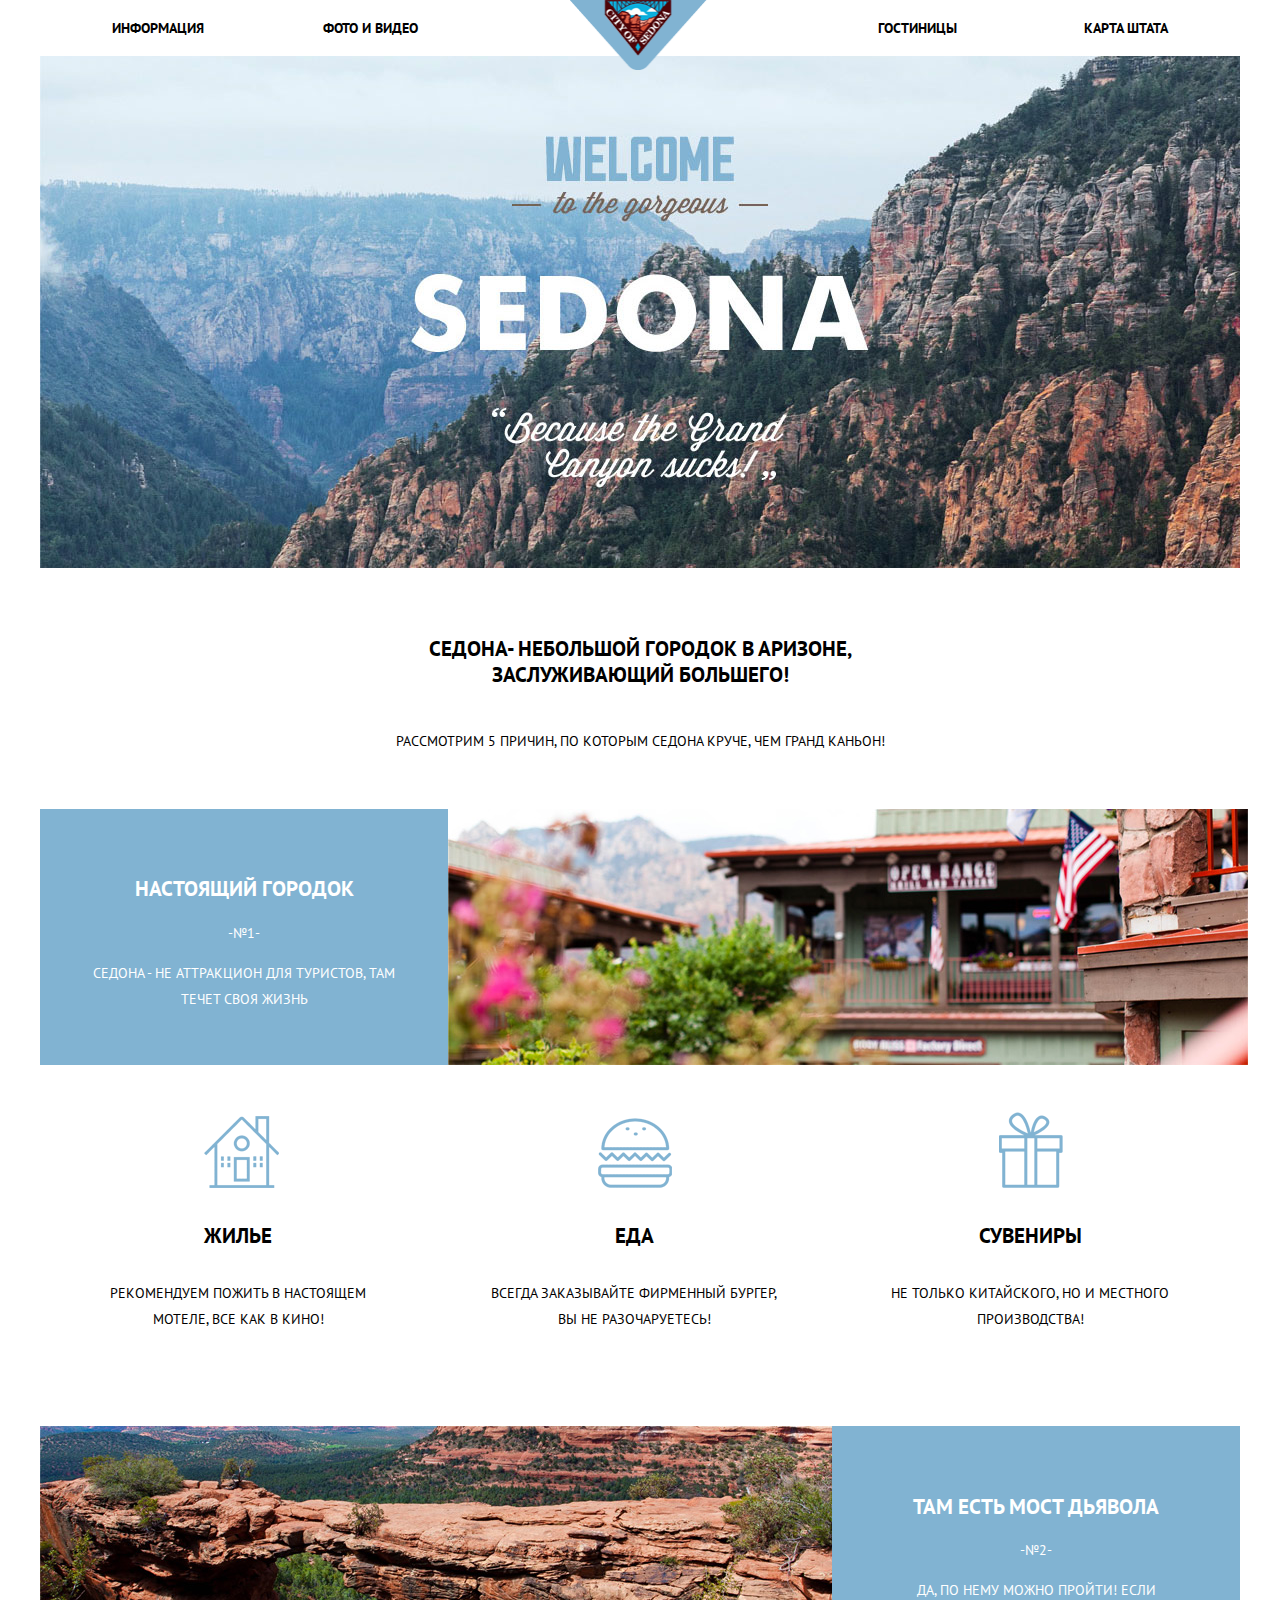
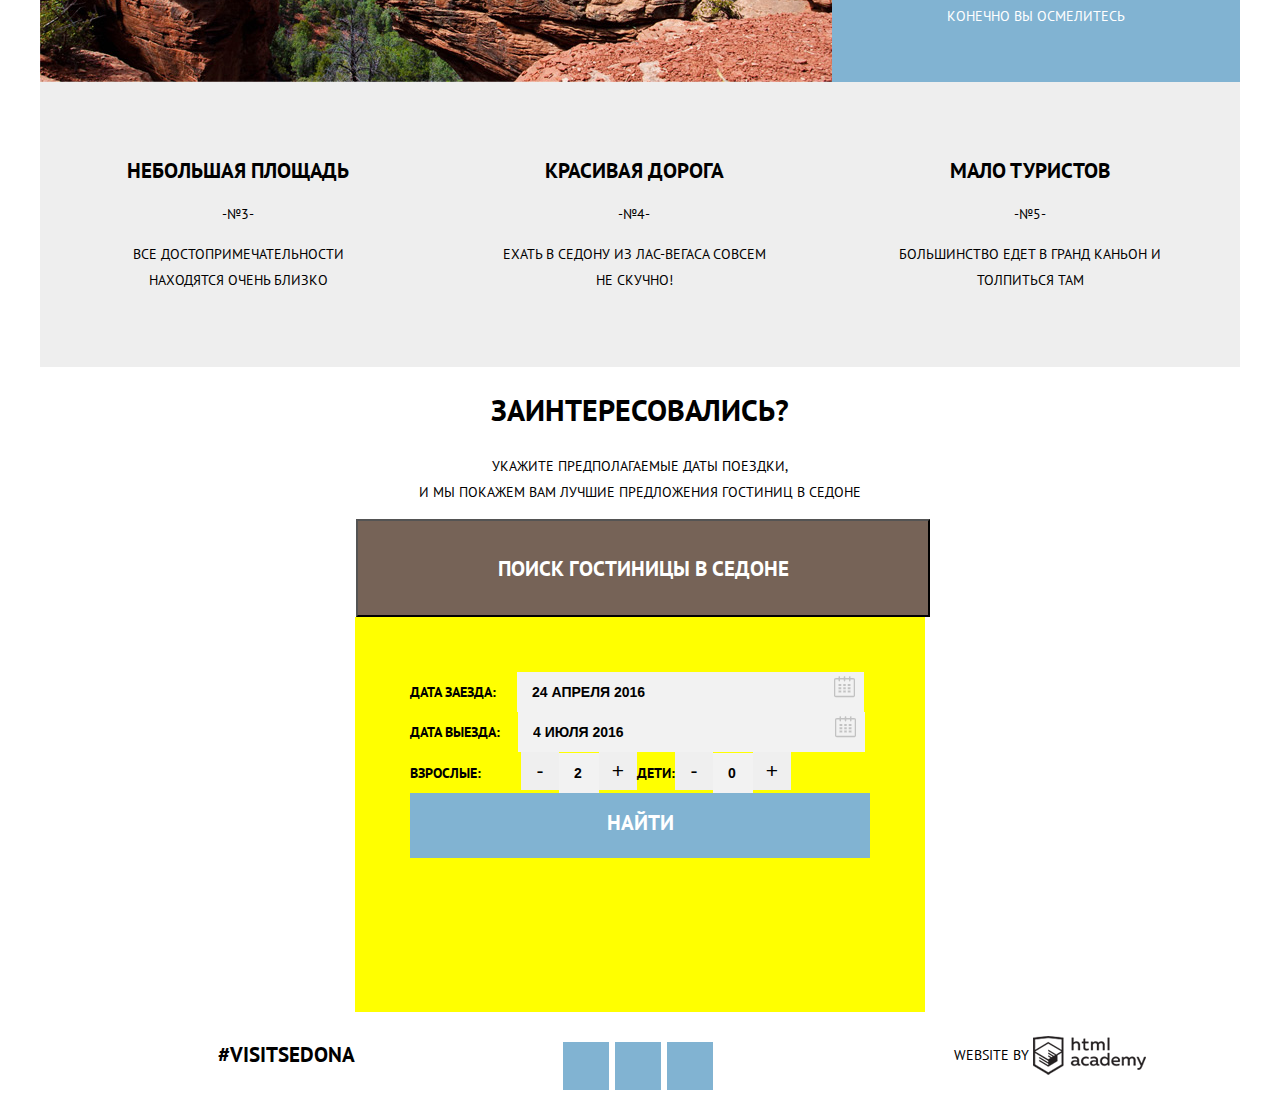
==== index.html @ cba10fcd "разработка" ====
<!DOCTYPE html>
<html lang="ru">
  <head>
    <link href="https://fonts.googleapis.com/css?family=PT+Sans:400,700&amp;subset=cyrillic" rel="stylesheet">
    <link href="css/normalize.css" rel="stylesheet">
    <link href="css/style.css" rel="stylesheet">
    <meta charset="utf-8">
    <title>HTML Academy: Седона</title>
  </head>
  <body>
    <div class="container">
      <header class="main-header">
        <a class="logo" href="#"><img  src="img/small-logo.png" width="137" height="70" alt="Логотип Седоны"></a>
        <nav class="main-navigation">
          <ul>
            <li><a href="#">Информация</a></li>
            <li><a href="#">Фото и видео</a></li>
            <li><a href="#">Карта штата</a></li>
            <li><a href="hotels.html">Гостиницы</a></li>
          </ul>
        </nav>
      </header>
      <main>
        <section class="why-sedona">
          <img src="img/why-sedona.jpg" height="512px" width="1200px" alt="Седона лучше Гранд Каньона">
          <h1>Седона- небольшой городок в Аризоне, заслуживающий большего!</h1>
          <p>Рассмотрим 5 причин, по которым Седона круче, чем Гранд Каньон!</p>
        </section>
        <section class="all-reasons">
          <div class="reason-1 clearfix">
            <div class="reason">
              <h2 class="reason-title">Настоящий городок</h2>
              <span>-№1-</span>
              <p> Седона - не аттракцион для туристов, там течет своя жизнь</p>
            </div>
          <div class="picture-right">
            <img src="img/reason-1.jpg" alt="Дом в Седоне" height="256" width="800">
          </div>
        </div>
        <div class="features clearfix">
          <div class="reason">
            <h2 class="live">Жилье</h2>
            <p>Рекомендуем пожить в настоящем мотеле, все как в кино!</p>
          </div>
          <div class="reason">
            <h2 class="food">Еда</h2>
            <p>Всегда заказывайте фирменный бургер, вы не разочаруетесь!</p>
          </div>
          <div class="reason">
            <h2 class="present">Сувениры</h2>
            <p>Не только китайского, но и местного производства!</p>
          </div>
        </div>
        <div class="reason-2 clearfix">
          <div class="picture-left">
            <img src="img/reason-2.jpg" height="256" width="800" alt="Мост дьявола">
          </div>
          <div class="reason">
            <h2 class="reason-title">Там есть мост дьявола</h2>
            <span>-№2-</span>
            <p> Да, по нему можно пройти! Если конечно вы осмелитесь</p>
          </div>
        </div>
        <div class="features grey-reasons clearfix ">
          <div class="reason ">
            <h2>Небольшая площадь</h2>
            <span>-№3-</span>
            <p>Все достопримечательности находятся очень близко</p>
          </div>
          <div class="reason">
            <h2>Красивая дорога</h2>
            <span>-№4-</span>
            <p>Ехать в Седону из Лас-Вегаса совсем не скучно!</p>
          </div>
          <div class="reason">
            <h2>Мало туристов</h2>
            <span>-№5-</span>
            <p>Большинство едет в Гранд Каньон и толпиться там</p>
          </div>
        </div>
      </section>
      <div class="booking">
        <div class="choice">
          <h3>Заинтересовались?</h3>
          <p>Укажите предполагаемые даты поездки, <br>и мы покажем вам лучшие предложения гостиниц в Седоне</p>
          <button class="btn-choice" type="button">Поиск гостиницы в Седоне</button>
          <form class="form-choice" action="https://echo.htmlacademy.ru/">
              <label for="date-in">Дата заезда:</label>
              <input id="date-in" type="text" name="date-in" value="24 апреля 2016">
              <button class="btn-date" type="button"></button>
              <br>
              <label for="date-out">Дата выезда:</label>
              <input id="date-out"type="text" name="date-out" value="4 июля 2016">
              <button class="btn-date" type="button"></button>
              <br>
              <label class="adult" for="adult">Взрослые:</label>
                  <button class="btn-minus btn-minus-adult" type="button">-</button>
                  <input class="mini adult" id="adult" type="text" value="2">
                  <button class="btn-plus adult" type="button">+</button>
              <label  for="children">Дети:</label>
                  <button class="btn-minus children" type="button">-</button>
                  <input class="mini children" id="children" type="text" value="0">
                  <button class="btn-plus children" type="button">+</button>
              </label>
              <button class="btn-search" type="submit">Найти</button>
          </form>
          </div>
      </div>
    </main>
    <footer class="main-footer clearfix">
        <div class="hashtag">
          #VisitSedona
        </div>
        <section class="footer-social">
          <a class="social-btn social-btn-twitter" href="#">twitter</a>
          <a class="social-btn social-btn-fb" href="#">facebook</a>
          <a class="social-btn social-btn-youtube" href="#">youtube</a>
        </section>
        <section class="footer-copyright">
          <span>Website by</span>
          <a class="copyright" href="https://htmlacademy.ru">HTML Academy</a>
        </section>
    </footer>
  </div>
  </body>
</html>
---- css/style.css ----
/*спрайты*/

.sprite {
    background-image: url(spritesheet.png);
    background-repeat: no-repeat;
    display: block;
}

.sprite-food {
    width: 74px;
    height: 70px;
    background-position: -10px -10px;
}

.sprite-icon-check-off {
    width: 22px;
    height: 22px;
    background-position: -10px -100px;
}

.sprite-icon-check-on {
    width: 26px;
    height: 22px;
    background-position: -10px -142px;
}

.sprite-icon-copyright {
    width: 113px;
    height: 39px;
    background-position: -10px -184px;
}

.sprite-icon-date {
    width: 21px;
    height: 22px;
    background-position: -10px -243px;
}

.sprite-icon-down {
    width: 11px;
    height: 10px;
    background-position: -10px -285px;
}

.sprite-icon-f {
    width: 10px;
    height: 19px;
    background-position: -10px -315px;
}

.sprite-icon-minus {
    width: 12px;
    height: 3px;
    background-position: -10px -354px;
}

.sprite-icon-plus {
    width: 11px;
    height: 11px;
    background-position: -10px -377px;
}

.sprite-icon-twit {
    width: 17px;
    height: 15px;
    background-position: -10px -408px;
}

.sprite-icon-up {
    width: 11px;
    height: 10px;
    background-position: -10px -443px;
}

.sprite-icon-youtube {
    width: 20px;
    height: 16px;
    background-position: -10px -473px;
}

.sprite-live {
    width: 75px;
    height: 72px;
    background-position: -10px -509px;
}

.sprite-present {
    width: 64px;
    height: 76px;
    background-position: -10px -601px;
}



body{
  font-size: 14px;
  line-height: 26px;
  font-weight: 400;
  font-family: "PT Sans", sans-serif;
  text-transform: uppercase;
  background: white;
}

h1{
  font-size: 21px;
  line-height: 26px;
  color: black;
  font-weight: bold;

}

.main-header {
    position: relative;
}

.container{
  width: 1200px;
  margin: 0 auto;
}

.clearfix::after {
  content: "";
  display: table;
  clear: both;
}

/*верхнее меню*/
.main-navigation ul{
  vertical-align: top;
  margin: 0px;
  padding: 0px;
  list-style: none;
  font-size: 0px;
  text-align: center;
  padding-left: 6%;
  padding-right: 6%;
}

.main-navigation li{
  display: inline-block;
  font-size: 14px;
  line-height: 26px;
  font-weight: bold;
  padding-top: 15px;
  padding-bottom: 15px;
  width: 20%;
}

.main-navigation li:nth-child(1),
.main-navigation li:nth-child(2) {
  float: left;
}

.main-navigation li:nth-child(3),
.main-navigation li:nth-child(4) {
  float: right;
}

.main-navigation a{
  text-decoration: none;
  display: block;
  color: black;
  text-align: left;
}

.main-navigation li:nth-child(3) a,
.main-navigation li:nth-child(4) a{
  text-align: right;
}

.main-header .logo{
  position:absolute;
  left: 50%;
  margin-left: -70px;
  z-index: 10;
}

.main-navigation a:hover{
  color: #81b3d2;
}

.main-navigation a:active{
  color: #b7b7b7;
}


/*.main-navigation .right{
text-align: right;
margin-left: 100%;
}*/

/*картинка + главный тезис*/


.why-sedona h1, .why-sedona p{
  padding: 0 340px;
  text-align: center;
}
.why-sedona h1{
  margin-top: 60px;
}
.why-sedona p{
  margin-top: 40px;
}

/*причины*/
.reason-1{
  margin-top: 55px;
}

.reason-1 .reason{
  float:left;
  background-color: #81b3d2;
  width: 34%;
  min-height: 256px;
  text-align: center;
  color: white;

}
.reason h2, .reason p, .reason span{
padding-left: 53px;
padding-right: 53px;
}
.reason h2{
  padding-top: 50px;
}

.reason-1 .picture-right{
  float:right;
  width: 66%;
}

.features{
  text-align: center;
}
.features .reason{
  float:left;
  width: 33%;

}
.live, .food, .present{
margin-top: 100px;
  display: inline-block;
  vertical-align: top;
  position: relative;
}

.live::before, .food::before, .present::before{
  content: "";
  display: block;
  position: absolute;
  bottom: 80%;
  background-image: url("../img/sprite.png");
  background-repeat: no-repeat;}

.live::before{
  width: 75px;
  height: 72px;
  background-position: -10px -509px;
}

.food::before{
  left: 25%;
  width: 74px;
  height: 70px;
  background-position: -10px -10px;
}
.present::before{
  left: 35%;
  width: 64px;
  height: 76px;
  background-position: -10px -601px;
}

.reason-2{
  background: #eeeeee;
  margin-top:80px;
}
.reason-2 .picture-left{
  float:left;
  width: 66%
}

.reason-2 .reason{
  float:right;
  background-color: #81b3d2;
  width: 34%;
  min-height: 256px;
  text-align: center;
  color: white;
}
.grey-reasons{
  background: #eeeeee;
  padding-bottom: 60px;
}
.grey-reasons h2, .grey-reasons p, .grey-reasons span{
padding-left: 60px;
padding-right: 60px;
}


/*форма поиска*/

.choice h3, .choice p{
  padding-left: 370px;
  padding-right:370px;
  text-align: center;
}
.choice h3{
font-size: 30px;
line-height: 26px;
font-weight: bold;
}
.btn-choice{
  background-color: #766357;
  padding:35px 139px 33px 140px;
  color: white;
  font-size: 21px;
  line-height: 26px;
  font-weight: 700;
  text-transform: uppercase;
  font-family: "PT Sans";
  margin-left:316px;
}
/*background-image: url("../img/map.png");*/

.form-choice {
  font-size: 0;
  padding: 55px;
  background-color: yellow;
  width: 460px;
  min-height: 285px;
  margin-left: auto;
  margin-right: auto;
}
.form-choice input,.form-choice label{
  font-size: 14px;
  font-weight: 700;
  line-height: 26px;
  text-transform: uppercase;
}

.form-choice input{
  background-color: #f2f2f2;
  width: 330px;
  height: 38px;
  border: none;
  padding-left: 15px;
}
/*.form-choice label{
  float: left;
  margin-bottom: 55px;
}*/
#date-in{
  margin-left: 21px;
}
#date-out{
  margin-left: 18px;
}
.form-choice .mini{
  width: 23px;
  height: 38px;
  }
.btn-plus, .btn-minus{
  font-size: 21px;
  border: none;
  width: 38px;
  height: 38px;
  /*margin-top: 29px;*/
}
.btn-minus-adult{
  margin-left: 40px;
}

.btn-date{
  margin-bottom: 10px;
  margin-left: -30px;
  background:  url("../img/sprite.png") no-repeat;
  width: 21px;
  height: 22px;
  background-position: -10px -243px;
  border: none;
}

.btn-search{
color: white;
font-family: "PT Sans";
font-size: 21px;
font-weight: 700;
line-height: 26px;
text-transform: uppercase;
background-color: #81b3d2;
padding: 17px 196px 22px 197px;
border: none;
}



/*футер*/
footer{
  padding: 30px 6%;
  text-align: center;
  /*background-color: rgba(0,0,0,0.5);*/
}

.hashtag{
  font-size: 21px;
  line-height: 26px;
  color: black;
  font-weight: bold;
  float:left;
  width: 33%;
}
.footer-social{
  float:left;
  width: 33%;
  font-size: 0;
}

.social-btn {
  display: inline-block;
  vertical-align: top;
  margin-left: 6px;
  width: 46px;
  height: 48px;
  background-color: #81b3d2;
  /*position: relative;*/
}


.social-btn::before{
  content:"";
  position: absolute;
  top: 50%;
  left:50%;
  transform: translate(-50%, -50%);
  background-image: url("../img/sprite.png");
  background-repeat: no-repeat;
}


.social-btn:hover{
  background-color: #669ec0;

}

.social-btn:active{
  background: #5496be;
  opacity: 0.3;

}


/*.social-btn-twitter::before {

  width: 17px;
  height: 15px;
  background-position: -10px -408px;
}*/
/*.social-btn-fb::before{
  width: 10px;
  height: 19px;
  background-position: -10px -315px;
}

.social-btn-youtube::before{
  width: 20px;
  height: 16px;
  background-position: -10px -473px;
}*/

.footer-copyright{
  float:right;
  width: 33%;
}
.copyright {
  display: inline-block;
  vertical-align: top;
  font-size: 0;
  position: relative;
}

.copyright::before{
  content:"";
  position: absolute;
  top: -25%;
  background-image: url("../img/sprite.png");
  background-repeat: no-repeat;
  width: 113px;
  height: 39px;
  background-position: -10px -184px;
}



/*вторая страница*/

/*форма выбора*/
.hotel-choice{
  background-image: url("../img/hotels-form.jpg");
  /*padding:0;
  margin: 0;*/
  font-size: 0px;
}

fieldset{
width:20%;
font-size: 16px;
}

.structure{
  float:left;
}

.house-type{
  float:left;
}

.price{
  float:right;

}
/*хлебные крошки*/
.result-header-right{
  float:right;
  width:40px;
  margin-right:73px
}

.btn-sort-up-down, .btn-sort-down-up {
  background: yellow;
  /*background: transparent;*/
  border: none;
  display: inline-block;
  vertical-align: top;
  font-size: 0;
  position: relative;
  width: 10px;
  height: 10px;
}

.btn-sort-up-down::before{
  content:"";
  position: absolute;
  background-image: url("../img/sprite.png");
  background-repeat: no-repeat;
  width: 11px;
  height: 10px;
  background-position: -10px -285px;
  margin-left: -5px;
  margin-top: -5px;
}
.btn-sort-down-up::before{
  content:"";
  position: absolute;
  background-image: url("../img/sprite.png");
  background-repeat: no-repeat;
  width: 11px;
  height: 10px;
  background-position: -10px -443px;
  margin-left: -5px;
  margin-top: -5px;
}

.result-header-left{
  float:left;

}
.result-header-left b{
  font-size: 21px;
  line-height: 26px;
  font-weight: bold;
  padding-left: 73px;
}
.result-header-left .btn-sort, .result-header-left span{
  font-size: 12px;
  line-height: 18px;
  margin-left: 35px;
}
/*.result-header-left .btn-sort{
  background: transparent;
  border: none;

}*/
/*результат*/
.result-item{
  padding-left: 150px;
  position: relative;
  border-bottom: 1px solid #e5e5e5;

}
.result-item .img{
  position: absolute;
  top:0;
  left: 0;

}

.result-item .info{
  width:250px;

}

.result-item .hotel{
  font-size: 21px;
  line-height: 26px;
  font-weight: bold;
  text-decoration: none;
  color: black;

}
.result-item .hotel:hover{
  color: #81b3d2;
}

.result-item .hotel:active{
  opacity: 0.3;
  color: black;
}
.info .more, .info .reservations{
  padding: 5px 15px;
  color: white;
  text-decoration: none;
  font-size: 14px;
  line-height: 21px;
  font-weight: bold;

}
.info .more{
  background-color: #81b3d2;
}
.info .more:hover{
  background-color: #669ec0;
}
.info .more:active{
  background-color: #5496bd;
  color: #88b6d1;
}
.info .reservations{
  background-color: #766357;
}
.info .reservations:hover{
  background-color: #604e43;
}
.info .reservations:active{
  background-color: #503e33;
  color: #857871;
}

.result-item-right{
  float:right;
  background-color: grey;
  text-align: right;
  width:10%;
  margin-right:73px;
}
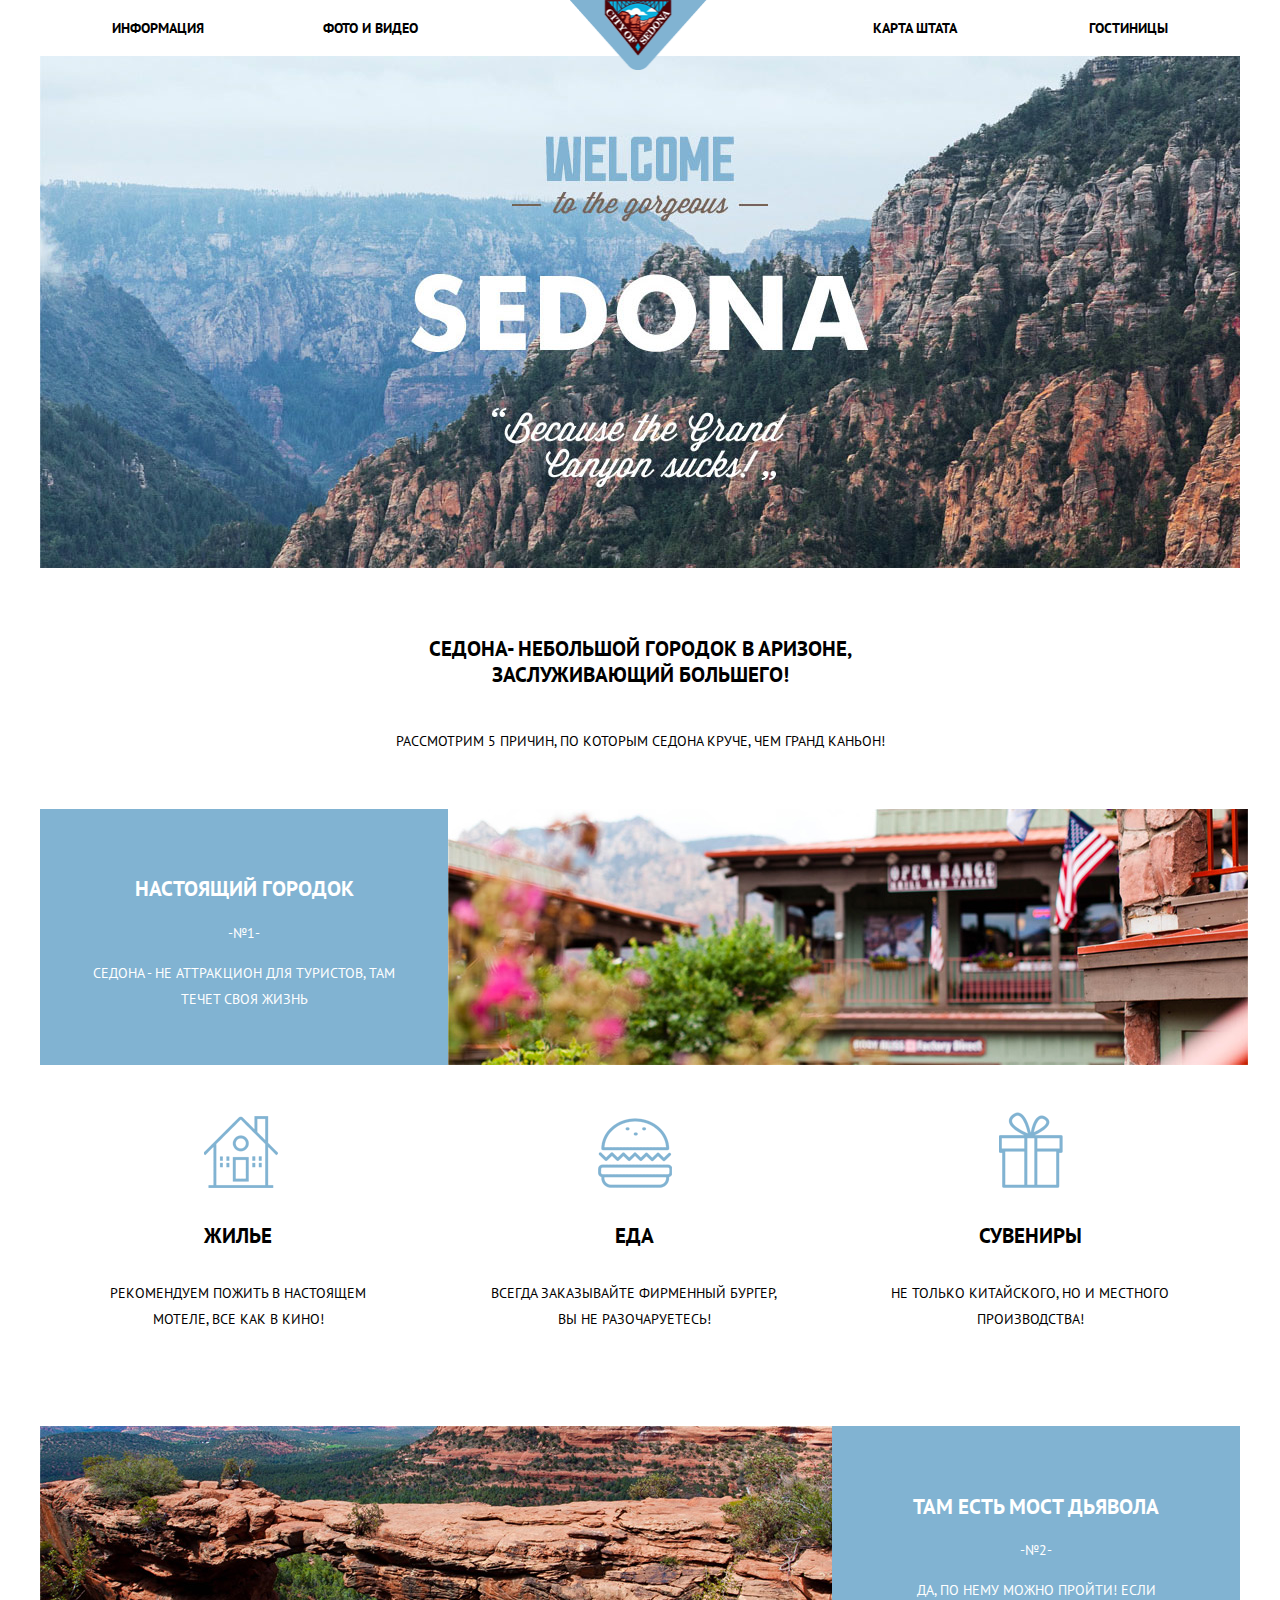
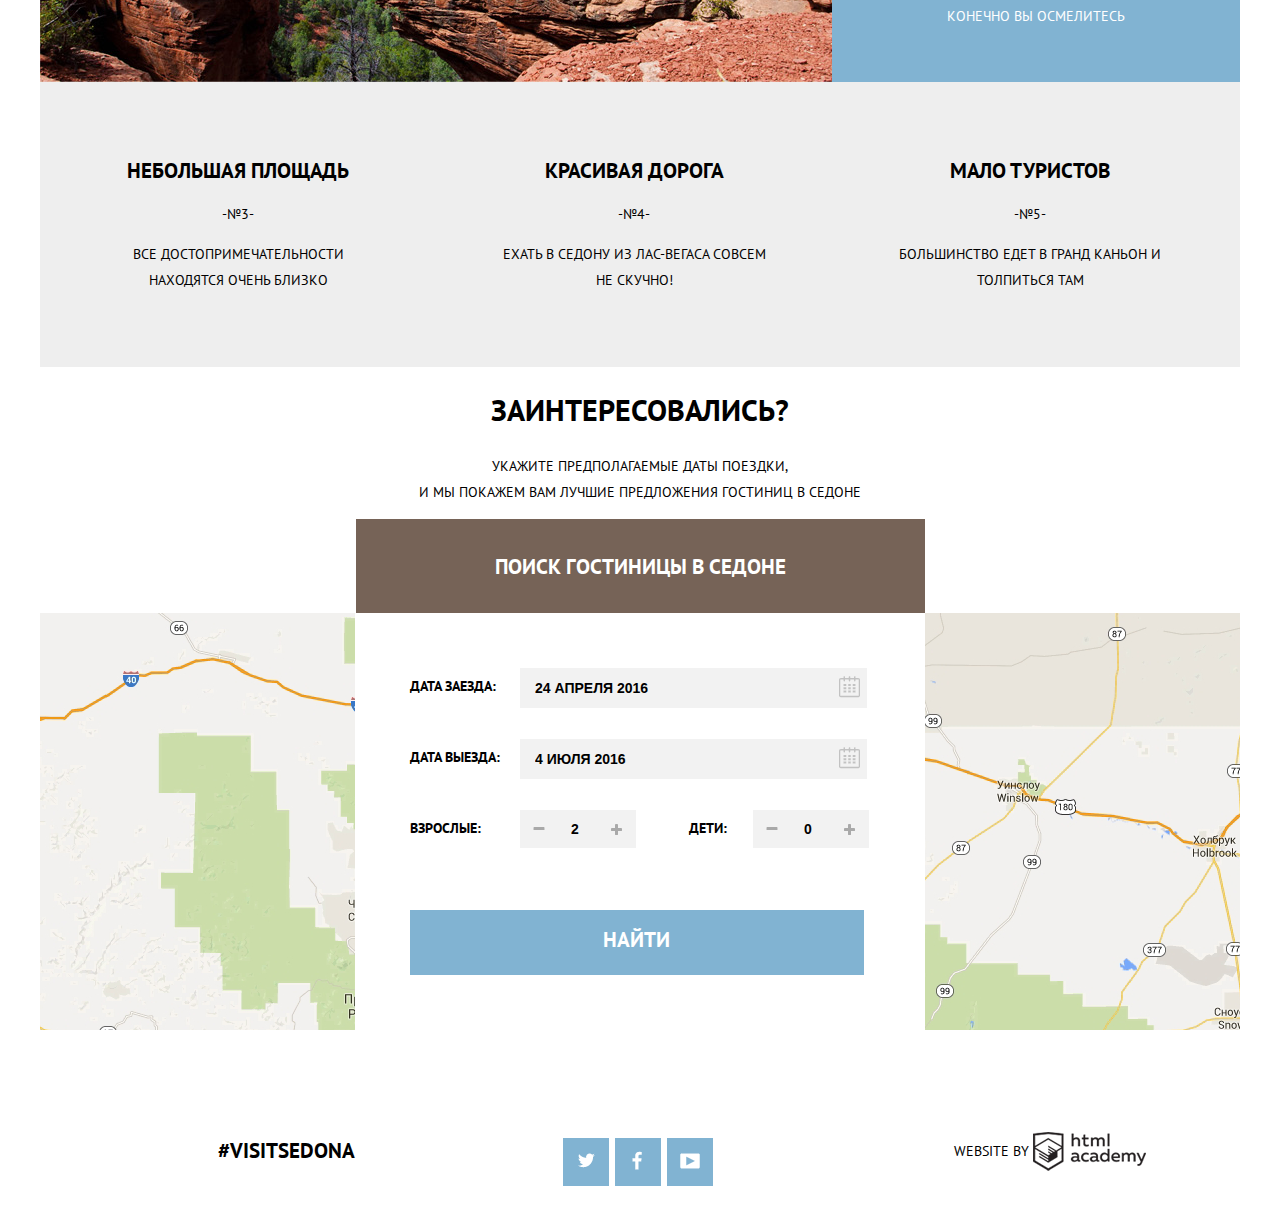
==== commit 45095a9b: "черновой вариант окончательной работы" ====
--- a/index.html
+++ b/index.html
@@ -12,11 +12,11 @@
       <header class="main-header">
         <a class="logo" href="#"><img  src="img/small-logo.png" width="137" height="70" alt="Логотип Седоны"></a>
         <nav class="main-navigation">
-          <ul>
+          <ul class="clearfix">
             <li><a href="#">Информация</a></li>
             <li><a href="#">Фото и видео</a></li>
+            <li><a href="hotels.html">Гостиницы</a></li>
             <li><a href="#">Карта штата</a></li>
-            <li><a href="hotels.html">Гостиницы</a></li>
           </ul>
         </nav>
       </header>
@@ -84,25 +84,32 @@
           <h3>Заинтересовались?</h3>
           <p>Укажите предполагаемые даты поездки, <br>и мы покажем вам лучшие предложения гостиниц в Седоне</p>
           <button class="btn-choice" type="button">Поиск гостиницы в Седоне</button>
+          <div class="map">
           <form class="form-choice" action="https://echo.htmlacademy.ru/">
-              <label for="date-in">Дата заезда:</label>
-              <input id="date-in" type="text" name="date-in" value="24 апреля 2016">
+            <div class="point clearfix">
+              <label class="date-in" for="date-in">Дата заезда:</label>
+              <input  class="date-in-input" id="date-in" type="text" name="date-in" value="24 апреля 2016">
               <button class="btn-date" type="button"></button>
+            </div>
               <br>
-              <label for="date-out">Дата выезда:</label>
-              <input id="date-out"type="text" name="date-out" value="4 июля 2016">
+            <div class="point clearfix">
+              <label class="date-out" for="date-out">Дата выезда:</label>
+              <input class="date-out-input" id="date-out"type="text" name="date-out" value="4 июля 2016">
               <button class="btn-date" type="button"></button>
+            </div>
               <br>
+            <div class="point clearfix">
               <label class="adult" for="adult">Взрослые:</label>
-                  <button class="btn-minus btn-minus-adult" type="button">-</button>
-                  <input class="mini adult" id="adult" type="text" value="2">
-                  <button class="btn-plus adult" type="button">+</button>
-              <label  for="children">Дети:</label>
-                  <button class="btn-minus children" type="button">-</button>
-                  <input class="mini children" id="children" type="text" value="0">
-                  <button class="btn-plus children" type="button">+</button>
+                  <button class="btn-minus" type="button">-</button>
+                  <input class="mini-input" id="adult" type="text" value="2">
+                  <button class="btn-plus" type="button">+</button>
+              <label class="children" for="children">Дети:</label>
+                  <button class="btn-minus" type="button">-</button>
+                  <input class="mini-input" id="children" type="text" value="0">
+                  <button class="btn-plus" type="button">+</button>
               </label>
-              <button class="btn-search" type="submit">Найти</button>
+            </div>
+            <button class="btn-search" type="submit">Найти</button>
           </form>
           </div>
       </div>
--- a/css/style.css
+++ b/css/style.css
@@ -5,93 +5,6 @@
     background-repeat: no-repeat;
     display: block;
 }
-
-.sprite-food {
-    width: 74px;
-    height: 70px;
-    background-position: -10px -10px;
-}
-
-.sprite-icon-check-off {
-    width: 22px;
-    height: 22px;
-    background-position: -10px -100px;
-}
-
-.sprite-icon-check-on {
-    width: 26px;
-    height: 22px;
-    background-position: -10px -142px;
-}
-
-.sprite-icon-copyright {
-    width: 113px;
-    height: 39px;
-    background-position: -10px -184px;
-}
-
-.sprite-icon-date {
-    width: 21px;
-    height: 22px;
-    background-position: -10px -243px;
-}
-
-.sprite-icon-down {
-    width: 11px;
-    height: 10px;
-    background-position: -10px -285px;
-}
-
-.sprite-icon-f {
-    width: 10px;
-    height: 19px;
-    background-position: -10px -315px;
-}
-
-.sprite-icon-minus {
-    width: 12px;
-    height: 3px;
-    background-position: -10px -354px;
-}
-
-.sprite-icon-plus {
-    width: 11px;
-    height: 11px;
-    background-position: -10px -377px;
-}
-
-.sprite-icon-twit {
-    width: 17px;
-    height: 15px;
-    background-position: -10px -408px;
-}
-
-.sprite-icon-up {
-    width: 11px;
-    height: 10px;
-    background-position: -10px -443px;
-}
-
-.sprite-icon-youtube {
-    width: 20px;
-    height: 16px;
-    background-position: -10px -473px;
-}
-
-.sprite-live {
-    width: 75px;
-    height: 72px;
-    background-position: -10px -509px;
-}
-
-.sprite-present {
-    width: 64px;
-    height: 76px;
-    background-position: -10px -601px;
-}
-
-
-
 body{
   font-size: 14px;
   line-height: 26px;
@@ -183,14 +96,19 @@
   color: #b7b7b7;
 }
 
-
-/*.main-navigation .right{
-text-align: right;
-margin-left: 100%;
-}*/
+.active a{
+  color: #766357;
+}
+
+.active a:hover{
+  color: #604e43;
+}
+.active a:active{
+color: #766357;
+opacity: 0.3;
+}
 
 /*картинка + главный тезис*/
-
 
 .why-sedona h1, .why-sedona p{
   padding: 0 340px;
@@ -256,20 +174,20 @@
 .live::before{
   width: 75px;
   height: 72px;
-  background-position: -10px -509px;
+  background-position: -13px -1067px;
 }
 
 .food::before{
   left: 25%;
   width: 74px;
   height: 70px;
-  background-position: -10px -10px;
+  background-position: -12px -12px;
 }
 .present::before{
   left: 35%;
   width: 64px;
   height: 76px;
-  background-position: -10px -601px;
+  background-position: -12px -1163px;
 }
 
 .reason-2{
@@ -313,7 +231,8 @@
 }
 .btn-choice{
   background-color: #766357;
-  padding:35px 139px 33px 140px;
+  padding:35px 139px 33px 139px;
+  border: none;
   color: white;
   font-size: 21px;
   line-height: 26px;
@@ -322,16 +241,22 @@
   font-family: "PT Sans";
   margin-left:316px;
 }
-/*background-image: url("../img/map.png");*/
-
+
+.map{
+  /*display: block;*/
+  background-image:url("../img/map.png");
+  /*margin-bottom: -150px;*/
+
+}
 .form-choice {
   font-size: 0;
   padding: 55px;
-  background-color: yellow;
+  background-color: white;
   width: 460px;
   min-height: 285px;
   margin-left: auto;
   margin-right: auto;
+  margin-bottom: 78px;
 }
 .form-choice input,.form-choice label{
   font-size: 14px;
@@ -339,47 +264,126 @@
   line-height: 26px;
   text-transform: uppercase;
 }
-
-.form-choice input{
+.point{
+  position: relative;
+}
+.date-in, .date-out, .adult{
+  float: left;
+  min-height: 40px;
+  line-height: 40px;
+  width: 95px;
+  margin-right: 15px;
+  padding-top: 5px;
+}
+
+.children{
+  float: left;
+  min-height: 40px;
+  line-height: 40px;
+  width: 50px;
+  margin-right: 14px;
+  margin-left: 53px;
+  padding-top: 5px;
+}
+
+.date-in-input, .date-out-input{
   background-color: #f2f2f2;
   width: 330px;
   height: 38px;
   border: none;
   padding-left: 15px;
 }
-/*.form-choice label{
-  float: left;
-  margin-bottom: 55px;
-}*/
-#date-in{
-  margin-left: 21px;
-}
-#date-out{
-  margin-left: 18px;
-}
-.form-choice .mini{
-  width: 23px;
-  height: 38px;
-  }
-.btn-plus, .btn-minus{
-  font-size: 21px;
-  border: none;
-  width: 38px;
-  height: 38px;
-  /*margin-top: 29px;*/
-}
-.btn-minus-adult{
-  margin-left: 40px;
-}
 
 .btn-date{
-  margin-bottom: 10px;
-  margin-left: -30px;
+  position: absolute;
   background:  url("../img/sprite.png") no-repeat;
   width: 21px;
   height: 22px;
-  background-position: -10px -243px;
-  border: none;
+  background-position: -12px -106px;
+  border: none;
+  margin-left: -28px;
+  margin-top: 8px;
+}
+.btn-date:hover{
+  width: 21px;
+  height: 22px;
+  background-position: -12px -198px;
+}
+
+.btn-date:active{
+  width: 21px;
+  height: 22px;
+  background-position: -12px -152px;
+}
+.mini-input{
+  background-color: #f2f2f2;
+  border: none;
+  float: left;
+  min-height: 36px;
+  width: 25px;
+  padding-left: 13px;
+}
+.btn-minus{
+  background:  #f2f2f2 url("../img/sprite.png") no-repeat;
+  width: 12px;
+  height: 3px;
+  background-position: 1px -604px;
+  border: none;
+  width: 38px;
+  height: 38px;
+  float: left;
+}
+.btn-minus:hover{
+  background:  #f2f2f2 url("../img/sprite.png") no-repeat;
+  width: 12px;
+  height: 3px;
+  background-position: 1px -658px;
+  border: none;
+  width: 38px;
+  height: 38px;
+  float: left;
+}
+.btn-minus:active{
+  background:  #f2f2f2 url("../img/sprite.png") no-repeat;
+  width: 12px;
+  height: 3px;
+  background-position: 1px -631px;
+  border: none;
+  width: 38px;
+  height: 38px;
+  float: left;
+}
+
+
+.btn-plus{
+  background:  #f2f2f2 url("../img/sprite.png") no-repeat;
+  width: 11px;
+  height: 11px;
+  background-position: 1px -688px;
+  border: none;
+  width: 38px;
+  height: 38px;
+  float: left;
+}
+.btn-plus:hover{
+  background:  #f2f2f2 url("../img/sprite.png") no-repeat;
+  width: 11px;
+  height: 11px;
+  background-position: 1px -758px;
+  border: none;
+  width: 38px;
+  height: 38px;
+  float: left;
+}
+.btn-plus:active{
+  background:  #f2f2f2 url("../img/sprite.png") no-repeat;
+  width: 11px;
+  height: 11px;
+  background-position: 1px -723px;
+  border: none;
+  width: 38px;
+  height: 38px;
+  float: left;
 }
 
 .btn-search{
@@ -390,17 +394,35 @@
 line-height: 26px;
 text-transform: uppercase;
 background-color: #81b3d2;
-padding: 17px 196px 22px 197px;
+padding: 17px 194px 22px 193px;
 border: none;
-}
-
-
+margin-top:55px;
+}
+
+.date-in-input:hover, .date-out-input:hover, .mini-input:hover{
+  background-color: #ebebeb;
+}
+
+.date-in-input:active, .date-out-input:active, .mini-input:active{
+  background-color: white;
+  border: 2px solid #e5e5e5;
+}
+
+.btn-search:hover{
+  background-color: #669ec0;
+}
+
+.btn-search:active{
+    color: #87b5d1;
+    background-color: #5496bd;
+}
 
 /*футер*/
 footer{
   padding: 30px 6%;
   text-align: center;
-  /*background-color: rgba(0,0,0,0.5);*/
+  background-color: rgba(256,256,256,0.5);
+
 }
 
 .hashtag{
@@ -424,50 +446,40 @@
   width: 46px;
   height: 48px;
   background-color: #81b3d2;
-  /*position: relative;*/
-}
-
-
-.social-btn::before{
-  content:"";
-  position: absolute;
-  top: 50%;
-  left:50%;
-  transform: translate(-50%, -50%);
   background-image: url("../img/sprite.png");
-  background-repeat: no-repeat;
-}
-
-
+}
 .social-btn:hover{
   background-color: #669ec0;
-
-}
-
-.social-btn:active{
-  background: #5496be;
-  opacity: 0.3;
-
-}
-
-
-/*.social-btn-twitter::before {
-
-  width: 17px;
-  height: 15px;
-  background-position: -10px -408px;
-}*/
-/*.social-btn-fb::before{
-  width: 10px;
-  height: 19px;
-  background-position: -10px -315px;
-}
-
-.social-btn-youtube::before{
-  width: 20px;
-  height: 16px;
-  background-position: -10px -473px;
-}*/
+}
+.social-btn-twitter{
+  background-position: 3px -792px;
+}
+
+.social-btn-twitter:active{
+  background-image: url("../img/sprite.png");
+  background-color: #5496be;
+  background-position: 3px -831px;
+}
+
+.social-btn-fb{
+    background-position: 5px -333px;
+}
+
+.social-btn-fb:active{
+  background-image: url("../img/sprite.png");
+  background-color: #5496be;
+  background-position: 5px -376px;
+}
+
+.social-btn-youtube{
+    background-position: 1px -972px;;
+}
+
+.social-btn-youtube:active{
+  background-image: url("../img/sprite.png");
+  background-color: #5496be;
+  background-position: 1px -1012px;
+}
 
 .footer-copyright{
   float:right;
@@ -488,108 +500,314 @@
   background-repeat: no-repeat;
   width: 113px;
   height: 39px;
-  background-position: -10px -184px;
-}
-
-
+  background-position: -12px -432px;
+}
+.copyright:hover::before{
+  width: 113px;
+  height: 39px;
+  background-position: -12px -558px;
+}
+
+.copyright:active::before{
+  width: 113px;
+  height: 39px;
+  background-position: -12px -495px;
+}
 
 /*вторая страница*/
 
 /*форма выбора*/
 .hotel-choice{
   background-image: url("../img/hotels-form.jpg");
-  /*padding:0;
-  margin: 0;*/
-  font-size: 0px;
-}
-
+  color: white;
+  font-family: "PT Sans";
+  font-size: 16px;
+  font-weight: 700;
+  line-height: 21px;
+  text-transform: uppercase;
+  padding:0 6%;
+}
 fieldset{
-width:20%;
-font-size: 16px;
+  margin-top: 30px;
+  margin-bottom:30px;
+  border: none;
+  margin-left: -10px;
+}
+
+.structure>label, .house-type>label{
+  font-size: 14px;
+  font-weight: 400;
+  line-height: 21px;
+
 }
 
 .structure{
   float:left;
-}
-
+  width:120px;
+  position: relative;
+}
+.structure label{
+  padding-left: 40px;
+}
+/*fieldset input {
+  opacity: 0.5;
+}
+fieldset input + label::after{
+  content: "";
+  position: absolute;
+  left: 0;
+  top: 0;
+}
+fieldset input:checked + label::after {
+  content: url("../img/icon-check-on.png");
+}
+fieldset input:disabled:checked + label::after {
+  content: url("../img/icon-check-off.png");
+}*/
 .house-type{
+  width: 170px;
+  margin-left: 65px;
   float:left;
+}
+.house-type label{
+  padding-left: 40px;
 }
 
 .price{
   float:right;
-
-}
+}
+.filter-range {
+  width: 330px;
+  color: #ffffff;
+  text-transform: uppercase;
+}
+
+.filter-range-title {
+  margin-bottom: 9px;
+  font-weight: 600;
+  font-size: 16px;
+  line-height: 21px;
+}
+
+.price-controls {
+  position: relative;
+  height: 36px;
+  margin-bottom: 20px;
+  font-size: 0;
+  border: 2px solid #ffffff;
+  border-radius: 2px;
+}
+
+.price-controls::after {
+  content: "";
+  position: absolute;
+  top: 50%;
+  left: 50%;
+  width: 2px;
+  height: 22px;
+  background: #ffffff;
+  transform: translate(-50%, -50%);
+}
+
+.price-controls label {
+  display: inline-block;
+  font-size: 14px;
+  line-height: 38px;
+  vertical-align: top;
+  cursor: pointer;
+}
+
+.price-controls .min-price,
+.price-controls .max-price {
+  width: 90px;
+  padding-left: 65px;
+}
+
+.price-controls input {
+  width: 50px;
+  margin: 0;
+
+  color: inherit;
+  font: inherit;
+
+  background: none;
+  border: none;
+}
+
+.range-controls {
+  position: relative;
+
+  margin-bottom: 32px;
+}
+
+.range-controls .scale {
+  height: 2px;
+
+  background: rgba(255, 255, 255, 0.3);
+}
+
+.range-controls .bar {
+  width: 80%;
+  height: 2px;
+
+  background: #ffffff;
+}
+
+.range-toggle {
+  position: absolute;
+  top: -9px;
+
+  width: 4px;
+  height: 4px;
+
+  background: #ababab;
+  border: 8px solid #ffffff;
+  border-radius: 50%;
+  box-shadow: 0 2px 1px 0 rgba(0, 1, 1, 0.2);
+  cursor: pointer;
+}
+
+.range-toggle:hover {
+  background: #1c4f80;
+}
+
+.range-toggle-min {
+  left: 0;
+}
+
+.range-toggle-max {
+  left: 80%;
+}
+
+.btn-transparent {
+  display: block;
+  margin: 0 auto;
+  padding: 6px 35px;
+
+  font-size: 14px;
+  line-height: 20px;
+  color: #ffffff;
+  text-transform: uppercase;
+
+  background: transparent;
+  border: 2px solid #ffffff;
+  border-radius: 2px;
+  cursor: pointer;
+}
+
+.btn-transparent:hover {
+  color: #000000;
+
+  background: #ffffff;
+}
+
 /*хлебные крошки*/
+.result-header{
+padding: 30px 6%;
+border-bottom: 1px solid #e5e5e5;
+
+}
 .result-header-right{
   float:right;
-  width:40px;
-  margin-right:73px
-}
+  position: relative;
+}
+
 
 .btn-sort-up-down, .btn-sort-down-up {
-  background: yellow;
-  /*background: transparent;*/
+  background: transparent;
   border: none;
   display: inline-block;
-  vertical-align: top;
+  /*vertical-align: top;*/
   font-size: 0;
-  position: relative;
-  width: 10px;
+  width: 11px;
   height: 10px;
 }
 
-.btn-sort-up-down::before{
-  content:"";
-  position: absolute;
+.btn-sort-down-up{
   background-image: url("../img/sprite.png");
   background-repeat: no-repeat;
   width: 11px;
   height: 10px;
-  background-position: -10px -285px;
-  margin-left: -5px;
-  margin-top: -5px;
-}
-.btn-sort-down-up::before{
-  content:"";
-  position: absolute;
+  background-position: -11px -885px;
+margin-right: 12px;
+}
+.btn-sort-up-down{
   background-image: url("../img/sprite.png");
   background-repeat: no-repeat;
   width: 11px;
   height: 10px;
-  background-position: -10px -443px;
-  margin-left: -5px;
-  margin-top: -5px;
-}
-
+  background-position: -12px -278px;
+}
+
+.btn-sort-down-up:hover{
+  background-position: -11px -953px;
+}
+
+.btn-sort-down-up:active{
+  background-position: -11px -919px;
+}
+
+.btn-sort-up-down:hover{
+  background-position: -12px -312px;
+}
+
+.btn-sort-up-down:active{
+  background-position: -12px -244px;
+}
+
+.btn-sort-up-down-active{
+  background-position: -12px -244px;
+}
 .result-header-left{
   float:left;
-
 }
 .result-header-left b{
   font-size: 21px;
   line-height: 26px;
   font-weight: bold;
-  padding-left: 73px;
+  /*padding-left: 73px;*/
 }
 .result-header-left .btn-sort, .result-header-left span{
   font-size: 12px;
   line-height: 18px;
   margin-left: 35px;
-}
-/*.result-header-left .btn-sort{
-  background: transparent;
-  border: none;
-
-}*/
+  text-decoration: none;
+}
+.result-header-left .btn-sort{
+  opacity: 0.3;
+  color: black;
+  border-bottom: 1px dotted black;
+
+}
+.result-header-left .btn-sort:hover{
+  color:#81b3d2;
+  border-bottom: 1px dotted #81b3d2;
+}
+
+.result-header-left .btn-sort:active{
+  color:black;
+  border-bottom: none;
+  opacity: 1;
+}
+
+.result-header-left .active{
+  color: #81b3d2;
+  border: none;
+  opacity: 1;
+}
 /*результат*/
 .result-item{
-  padding-left: 150px;
+padding-top:25px;
+  padding-left: 240px;
   position: relative;
   border-bottom: 1px solid #e5e5e5;
+  padding-right: 150px;
+  min-height: 125px;
 
 }
 .result-item .img{
+  padding-top:25px;
+  margin-left: 6%;
   position: absolute;
   top:0;
   left: 0;
@@ -598,7 +816,6 @@
 
 .result-item .info{
   width:250px;
-
 }
 
 .result-item .hotel{
@@ -607,7 +824,6 @@
   font-weight: bold;
   text-decoration: none;
   color: black;
-
 }
 .result-item .hotel:hover{
   color: #81b3d2;
@@ -646,11 +862,33 @@
   background-color: #503e33;
   color: #857871;
 }
+.info .info-left{
+  width: 110px;
+  float:left;
+}
 
 .result-item-right{
-  float:right;
-  background-color: grey;
+  /*float:right;*/
+  padding-right: 6%;
+  /*background-color: blue;*/
   text-align: right;
-  width:10%;
-  margin-right:73px;
-}
+  width:9%;
+  position: absolute;
+  top:25px;
+  right:0;
+
+}
+.result-item-right span{
+   background-color: #f2f2f2;
+   padding: 4px 9px;
+    }
+
+.stars4::before {
+  content: url("../img/stars4.png");
+}
+.stars3::before {
+  content: url("../img/stars3.png");
+}
+.stars2::before {
+  content: url("../img/stars2.png");
+}
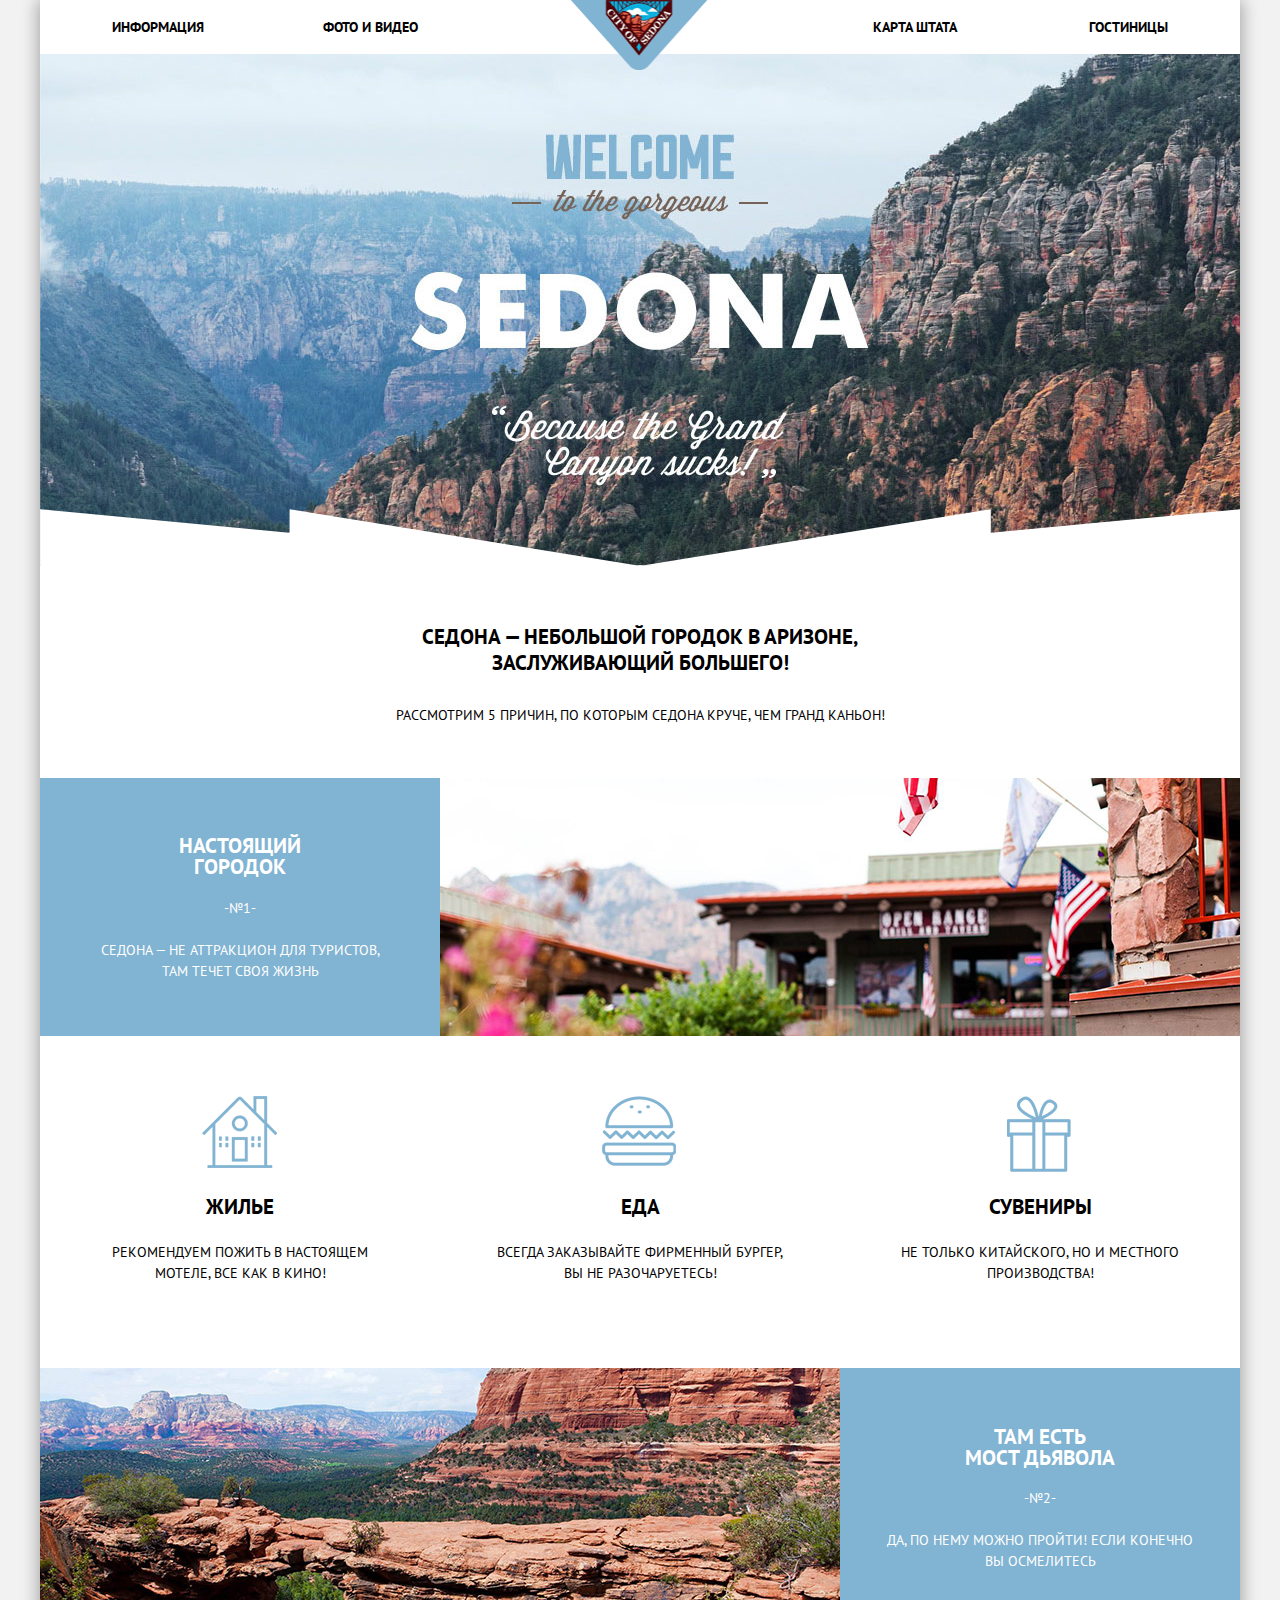
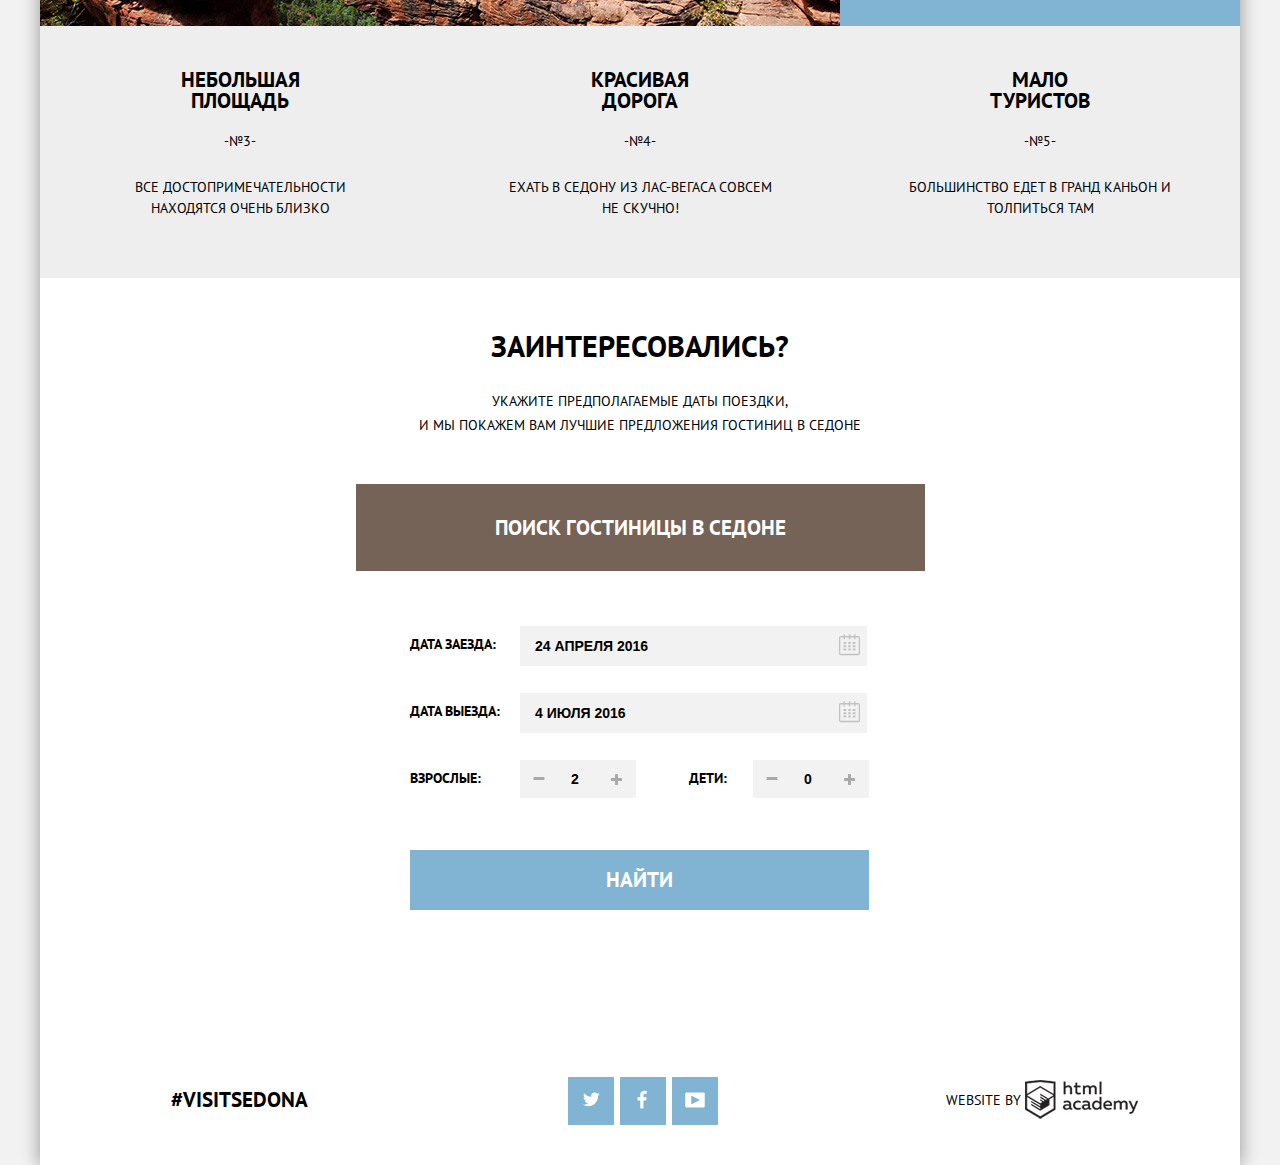
==== commit 3da476c7: "задание 6" ====
--- a/index.html
+++ b/index.html
@@ -22,19 +22,20 @@
       </header>
       <main>
         <section class="why-sedona">
-          <img src="img/why-sedona.jpg" height="512px" width="1200px" alt="Седона лучше Гранд Каньона">
-          <h1>Седона- небольшой городок в Аризоне, заслуживающий большего!</h1>
+          <img src="img/why-sedona.jpg" height="512" width="1200" alt="Седона лучше Гранд Каньона">
+          <div class="why-sedona-mask"></div>
+          <h1>Седона — небольшой городок в Аризоне,<br> заслуживающий большего!</h1>
           <p>Рассмотрим 5 причин, по которым Седона круче, чем Гранд Каньон!</p>
         </section>
         <section class="all-reasons">
           <div class="reason-1 clearfix">
             <div class="reason">
-              <h2 class="reason-title">Настоящий городок</h2>
+              <h2 class="reason-title">Настоящий <br>городок</h2>
               <span>-№1-</span>
-              <p> Седона - не аттракцион для туристов, там течет своя жизнь</p>
+              <p> Седона — не аттракцион для туристов, там течет своя жизнь</p>
             </div>
           <div class="picture-right">
-            <img src="img/reason-1.jpg" alt="Дом в Седоне" height="256" width="800">
+            <img src="img/reason-1.jpg" alt="Дом в Седоне" height="255" width="800">
           </div>
         </div>
         <div class="features clearfix">
@@ -53,75 +54,72 @@
         </div>
         <div class="reason-2 clearfix">
           <div class="picture-left">
-            <img src="img/reason-2.jpg" height="256" width="800" alt="Мост дьявола">
+            <img src="img/reason-2.jpg" height="255" width="800" alt="Мост дьявола">
           </div>
           <div class="reason">
-            <h2 class="reason-title">Там есть мост дьявола</h2>
+            <h2 class="reason-title">Там есть<br> мост дьявола</h2>
             <span>-№2-</span>
             <p> Да, по нему можно пройти! Если конечно вы осмелитесь</p>
           </div>
         </div>
         <div class="features grey-reasons clearfix ">
           <div class="reason ">
-            <h2>Небольшая площадь</h2>
+            <h2>Небольшая<br> площадь</h2>
             <span>-№3-</span>
-            <p>Все достопримечательности находятся очень близко</p>
+            <p>Все достопримечательности<br> находятся очень близко</p>
           </div>
           <div class="reason">
-            <h2>Красивая дорога</h2>
+            <h2>Красивая<br> дорога</h2>
             <span>-№4-</span>
-            <p>Ехать в Седону из Лас-Вегаса совсем не скучно!</p>
+            <p>Ехать в Седону из Лас-Вегаса совсем<br> не скучно!</p>
           </div>
           <div class="reason">
-            <h2>Мало туристов</h2>
+            <h2>Мало<br> туристов</h2>
             <span>-№5-</span>
-            <p>Большинство едет в Гранд Каньон и толпиться там</p>
+            <p>Большинство едет в Гранд Каньон и<br> толпиться там</p>
           </div>
         </div>
       </section>
       <div class="booking">
-        <div class="choice">
           <h3>Заинтересовались?</h3>
           <p>Укажите предполагаемые даты поездки, <br>и мы покажем вам лучшие предложения гостиниц в Седоне</p>
           <button class="btn-choice" type="button">Поиск гостиницы в Седоне</button>
-          <div class="map">
-          <form class="form-choice" action="https://echo.htmlacademy.ru/">
-            <div class="point clearfix">
-              <label class="date-in" for="date-in">Дата заезда:</label>
-              <input  class="date-in-input" id="date-in" type="text" name="date-in" value="24 апреля 2016">
-              <button class="btn-date" type="button"></button>
-            </div>
-              <br>
-            <div class="point clearfix">
-              <label class="date-out" for="date-out">Дата выезда:</label>
-              <input class="date-out-input" id="date-out"type="text" name="date-out" value="4 июля 2016">
-              <button class="btn-date" type="button"></button>
-            </div>
-              <br>
-            <div class="point clearfix">
-              <label class="adult" for="adult">Взрослые:</label>
+          <div class="choice">
+            <iframe class="map" src="https://www.google.com/maps/embed?pb=!1m18!1m12!1m3!1d52386.48103587965!2d-111.78089134143211!3d34.85233084186089!2m3!1f0!2f0!3f0!3m2!1i1024!2i768!4f13.1!3m3!1m2!1s0x872da132f942b00d%3A0x5548c523fa6c8efd!2z0KHQtdC00L7QvdCwLCDQkNGA0LjQt9C-0L3QsCA4NjMzNiwg0KHQqNCQ!5e0!3m2!1sru!2sru!4v1472299961513" width="1200" height="593" frameborder="0" style="border:0" allowfullscreen></iframe>
+            <form class="form-choice" action="https://echo.htmlacademy.ru/" method="post">
+              <div class=" clearfix">
+                <label class="date-in" for="date-in">Дата заезда:</label>
+                <input  class="date-in-input" id="date-in" type="text" name="date-in" value="24 апреля 2016">
+                <button class="btn-date" type="button"></button>
+              </div>
+              <div class="point clearfix">
+                <label class="date-out" for="date-out">Дата выезда:</label>
+                <input class="date-out-input" id="date-out" type="text" name="date-out" value="4 июля 2016">
+                <button class="btn-date" type="button"></button>
+              </div>
+              <div class="point clearfix">
+                <label class="adult" for="adult">Взрослые:</label>
                   <button class="btn-minus" type="button">-</button>
-                  <input class="mini-input" id="adult" type="text" value="2">
+                  <input class="mini-input" id="adult" type="text" name ="adult" value="2" maxlength="2">
                   <button class="btn-plus" type="button">+</button>
-              <label class="children" for="children">Дети:</label>
+                <label class="children" for="children">Дети:</label>
                   <button class="btn-minus" type="button">-</button>
-                  <input class="mini-input" id="children" type="text" value="0">
+                  <input class="mini-input" id="children" type="text" name="child" value="0" maxlength="2">
                   <button class="btn-plus" type="button">+</button>
-              </label>
-            </div>
-            <button class="btn-search" type="submit">Найти</button>
-          </form>
+              </div>
+              <button class="btn-search" type="submit">Найти</button>
+            </form>
           </div>
       </div>
     </main>
     <footer class="main-footer clearfix">
-        <div class="hashtag">
+        <span class="hashtag">
           #VisitSedona
-        </div>
-        <section class="footer-social">
-          <a class="social-btn social-btn-twitter" href="#">twitter</a>
-          <a class="social-btn social-btn-fb" href="#">facebook</a>
-          <a class="social-btn social-btn-youtube" href="#">youtube</a>
+        </span>
+        <section class="footer-social ">
+          <a class="social-btn social-btn-twitter" href="#"><span class="visuallyHidden">twitter</span></a>
+          <a class="social-btn social-btn-fb" href="#"><span class="visuallyHidden">facebook</span></a>
+          <a class="social-btn social-btn-youtube" href="#"><span class="visuallyHidden">youtube</span></a>
         </section>
         <section class="footer-copyright">
           <span>Website by</span>
@@ -129,5 +127,19 @@
         </section>
     </footer>
   </div>
+  <script>
+    // var btnchoice = document.querySelector(".btn-choice");
+    // var formchoice = document.querySelector(".form-choice");
+    // var close = popup.querySelector(".btn-choice");
+    // btnchoice.addEventListener("click", function(event) {
+    //     event.preventDefault();
+    //     formchoice.classList.add("formchoice-show");
+    //   });
+    //
+    // close.addEventListener("click", function(event) {
+    //     event.preventDefault();
+    //     formchoice.classList.remove("formchoice-show");
+    //   });
+  </script>
   </body>
 </html>
--- a/css/style.css
+++ b/css/style.css
@@ -11,7 +11,7 @@
   font-weight: 400;
   font-family: "PT Sans", sans-serif;
   text-transform: uppercase;
-  background: white;
+  background: #f2f2f2;
 }
 
 h1{
@@ -29,6 +29,8 @@
 .container{
   width: 1200px;
   margin: 0 auto;
+  box-shadow: 5px 0 15px rgba(0,1,1,.2),-5px 0 15px rgba(0,1,1,.2);
+  background-color: #fff;
 }
 
 .clearfix::after {
@@ -36,15 +38,24 @@
   display: table;
   clear: both;
 }
+.visuallyHidden {
+	position: absolute;
+	overflow: hidden;
+	clip: rect(0 0 0 0);
+	height: 1px;
+	width: 1px;
+	margin: -1px;
+	padding: 0;
+	border: 0;
+}
 
 /*верхнее меню*/
 .main-navigation ul{
-  vertical-align: top;
-  margin: 0px;
+  /*margin: 0px;
   padding: 0px;
-  list-style: none;
+  list-style: none;*/
   font-size: 0px;
-  text-align: center;
+  /*text-align: center;*/
   padding-left: 6%;
   padding-right: 6%;
 }
@@ -54,8 +65,8 @@
   font-size: 14px;
   line-height: 26px;
   font-weight: bold;
-  padding-top: 15px;
-  padding-bottom: 15px;
+  padding-top: 14px;
+  padding-bottom: 14px;
   width: 20%;
 }
 
@@ -84,7 +95,7 @@
 .main-header .logo{
   position:absolute;
   left: 50%;
-  margin-left: -70px;
+  margin-left: -69px;
   z-index: 10;
 }
 
@@ -109,57 +120,78 @@
 }
 
 /*картинка + главный тезис*/
-
+.why-sedona-mask{
+  padding-bottom: 60px;
+  text-align: center;
+  margin-top: -65px;
+  position: relative;
+  z-index: 2;
+  background: transparent url("../img/header-mask.png") no-repeat 0 0;
+}
 .why-sedona h1, .why-sedona p{
-  padding: 0 340px;
+  padding: 0 100px;
   text-align: center;
 }
 .why-sedona h1{
-  margin-top: 60px;
+  margin-top: 55px;
 }
 .why-sedona p{
-  margin-top: 40px;
+  margin-top: 26px;
 }
 
 /*причины*/
 .reason-1{
-  margin-top: 55px;
+  margin-top: 50px;
+  overflow: hidden;
 }
 
 .reason-1 .reason{
   float:left;
+  padding: 40px 50px;
   background-color: #81b3d2;
-  width: 34%;
-  min-height: 256px;
+  width: 300px;
   text-align: center;
   color: white;
 
 }
+.reason-1 .picture-right{
+  float: right;
+  position: relative;
+  width: 800px;
+}
+.reason-1 img{
+  display: block;
+  max-width: 100%;
+  height: auto;
+  position: absolute;
+}
+
 .reason h2, .reason p, .reason span{
-padding-left: 53px;
-padding-right: 53px;
-}
-.reason h2{
-  padding-top: 50px;
-}
-
-.reason-1 .picture-right{
-  float:right;
-  width: 66%;
-}
+  line-height: 21px;
+}
+.reason p{
+  padding-top: 5px;
+}
+
+
 
 .features{
   text-align: center;
+
 }
 .features .reason{
   float:left;
-  width: 33%;
-
+  width: 300px;
+  padding-left: 50px;
+  padding-right: 50px;
+
+}
+.features p{
+  margin-top: 3px;
 }
 .live, .food, .present{
-margin-top: 100px;
+  margin-top: 160px;
   display: inline-block;
-  vertical-align: top;
   position: relative;
 }
 
@@ -167,71 +199,88 @@
   content: "";
   display: block;
   position: absolute;
-  bottom: 80%;
+  text-align: center;
   background-image: url("../img/sprite.png");
-  background-repeat: no-repeat;}
+  background-repeat: no-repeat;
+  width: 76px;
+  height: 76px;
+  top: -100px;
+  left: 50%;
+  transform: translateX(-50%);
+}
 
 .live::before{
-  width: 75px;
-  height: 72px;
-  background-position: -13px -1067px;
+    background-position: -12px -1067px;
 }
 
 .food::before{
-  left: 25%;
-  width: 74px;
-  height: 70px;
   background-position: -12px -12px;
 }
 .present::before{
-  left: 35%;
-  width: 64px;
-  height: 76px;
-  background-position: -12px -1163px;
+  background-position: -7px -1163px;
 }
 
 .reason-2{
   background: #eeeeee;
-  margin-top:80px;
+  margin-top:70px;
+  overflow: hidden;
 }
 .reason-2 .picture-left{
-  float:left;
-  width: 66%
-}
-
+  float: left;
+  position: relative;
+  width: 800px;
+}
+.reason-2 img{
+  display: block;
+  max-width: 100%;
+  height: auto;
+  position: absolute;
+}
 .reason-2 .reason{
   float:right;
+  padding: 40px 40px;
   background-color: #81b3d2;
-  width: 34%;
-  min-height: 256px;
+  width: 320px;
   text-align: center;
   color: white;
 }
 .grey-reasons{
   background: #eeeeee;
-  padding-bottom: 60px;
+  padding-bottom: 45px;
+  padding-top: 5px;
 }
 .grey-reasons h2, .grey-reasons p, .grey-reasons span{
-padding-left: 60px;
-padding-right: 60px;
+padding-top: 20px;
+padding-left: 10px;
+padding-right: 10px;
+text-align: center;
 }
 
 
 /*форма поиска*/
-
-.choice h3, .choice p{
-  padding-left: 370px;
-  padding-right:370px;
+.choice{
+  position: relative;
+}
+.booking h3{
+  padding-top: 25px;
+}
+.booking h3, .booking p{
+  padding-left: 100px;
+  padding-right:100px;
   text-align: center;
 }
-.choice h3{
+.booking h3{
 font-size: 30px;
 line-height: 26px;
 font-weight: bold;
+position: relative;
+}
+.booking p{
+  line-height: 24px;
 }
 .btn-choice{
   background-color: #766357;
-  padding:35px 139px 33px 139px;
+  padding:31px 139px 30px 139px;
   border: none;
   color: white;
   font-size: 21px;
@@ -239,16 +288,19 @@
   font-weight: 700;
   text-transform: uppercase;
   font-family: "PT Sans";
-  margin-left:316px;
+  margin:0 auto;
+  display: block;
+  margin-top: 47px;
 }
 
 .map{
-  /*display: block;*/
-  background-image:url("../img/map.png");
-  /*margin-bottom: -150px;*/
-
+  margin-bottom: -130px;
 }
 .form-choice {
+  position: absolute;
+  top: 0;
+  left:50%;
+  transform: translateX(-50%);
   font-size: 0;
   padding: 55px;
   background-color: white;
@@ -257,6 +309,7 @@
   margin-left: auto;
   margin-right: auto;
   margin-bottom: 78px;
+
 }
 .form-choice input,.form-choice label{
   font-size: 14px;
@@ -264,8 +317,12 @@
   line-height: 26px;
   text-transform: uppercase;
 }
+/*.point-date-in{
+  margin-top: 0px;
+}*/
 .point{
   position: relative;
+  margin-top: 22px;
 }
 .date-in, .date-out, .adult{
   float: left;
@@ -322,6 +379,7 @@
   min-height: 36px;
   width: 25px;
   padding-left: 13px;
+
 }
 .btn-minus{
   background:  #f2f2f2 url("../img/sprite.png") no-repeat;
@@ -394,16 +452,24 @@
 line-height: 26px;
 text-transform: uppercase;
 background-color: #81b3d2;
-padding: 17px 194px 22px 193px;
+padding: 17px 196px 17px 196px;
 border: none;
-margin-top:55px;
+margin-top:45px;
 }
 
 .date-in-input:hover, .date-out-input:hover, .mini-input:hover{
   background-color: #ebebeb;
 }
 
-.date-in-input:active, .date-out-input:active, .mini-input:active{
+.date-in-input:active, .date-out-input:active{
+  width: 326px;
+  height: 34px;
+  background-color: white;
+  border: 2px solid #e5e5e5;
+}
+.mini-input:active{
+  width: 21px;
+  height: 28px;
   background-color: white;
   border: 2px solid #e5e5e5;
 }
@@ -419,24 +485,31 @@
 
 /*футер*/
 footer{
-  padding: 30px 6%;
+  padding: 40px 0 40px 0;
   text-align: center;
-  background-color: rgba(256,256,256,0.5);
-
+  background-color: rgba(256,256,256,0.9);
+  position: relative;
 }
 
 .hashtag{
+  padding-left: 6%;
+  padding-right: 6%;
+  padding-top: 5px;
   font-size: 21px;
   line-height: 26px;
   color: black;
   font-weight: bold;
   float:left;
-  width: 33%;
+  width: 21.333333%;
 }
 .footer-social{
+  padding-left: 6%;
+  padding-right: 6%;
   float:left;
-  width: 33%;
+  width: 21.333333%;
   font-size: 0;
+  margin-top: -5px;
+
 }
 
 .social-btn {
@@ -483,13 +556,19 @@
 
 .footer-copyright{
   float:right;
-  width: 33%;
+  width: 21.333333%;
+  padding-left: 6%;
+  padding-right: 6%;
+  margin-top: 5px;
+  margin-right: -20px;
 }
 .copyright {
+
   display: inline-block;
   vertical-align: top;
   font-size: 0;
   position: relative;
+  margin-right: 150px;
 }
 
 .copyright::before{
@@ -527,11 +606,16 @@
   text-transform: uppercase;
   padding:0 6%;
 }
-fieldset{
+.structure, .house-type{
   margin-top: 30px;
-  margin-bottom:30px;
   border: none;
   margin-left: -10px;
+  margin-bottom: -5px;
+}
+.price{
+  margin-top: 24px;
+  border: none;
+  margin-right: -20px;
 }
 
 .structure>label, .house-type>label{
@@ -540,37 +624,64 @@
   line-height: 21px;
 
 }
+legend{
+  margin-bottom: 18px;
+}
 
 .structure{
   float:left;
   width:120px;
   position: relative;
 }
-.structure label{
-  padding-left: 40px;
-}
-/*fieldset input {
-  opacity: 0.5;
-}
-fieldset input + label::after{
-  content: "";
-  position: absolute;
-  left: 0;
-  top: 0;
-}
-fieldset input:checked + label::after {
-  content: url("../img/icon-check-on.png");
-}
-fieldset input:disabled:checked + label::after {
-  content: url("../img/icon-check-off.png");
-}*/
+.structure label, .house-type label{
+  padding-left: 20px;
+
+}
 .house-type{
   width: 170px;
-  margin-left: 65px;
+  margin-left: 94px;
   float:left;
 }
-.house-type label{
-  padding-left: 40px;
+
+.structure input, .house-type input{
+  opacity: 0;
+  margin-bottom: 30px;
+}
+
+fieldset input + label::before{
+  content: url("../img/icon-check-off.png");
+  position: absolute;
+
+}
+fieldset input:checked + label::before {
+  content: url("../img/icon-check-on.png");
+  position: absolute;
+
+}
+.pool::before{
+  left: 9px;
+  top: 44px;
+}
+.parking::before{
+  left: 9px;
+  top: 90px;
+}
+.wi-fi::before{
+  left: 9px;
+  top: 135px;
+}
+
+.hostel::before{
+  left:400px;
+  top: 128px;
+}
+.hotel::before{
+  left: 400px;
+  top: 175px;
+}
+.apartments::before{
+  left: 400px;
+  top: 220px;
 }
 
 .price{
@@ -656,10 +767,8 @@
 .range-toggle {
   position: absolute;
   top: -9px;
-
   width: 4px;
   height: 4px;
-
   background: #ababab;
   border: 8px solid #ffffff;
   border-radius: 50%;
@@ -683,12 +792,10 @@
   display: block;
   margin: 0 auto;
   padding: 6px 35px;
-
   font-size: 14px;
   line-height: 20px;
   color: #ffffff;
   text-transform: uppercase;
-
   background: transparent;
   border: 2px solid #ffffff;
   border-radius: 2px;
@@ -703,7 +810,7 @@
 
 /*хлебные крошки*/
 .result-header{
-padding: 30px 6%;
+padding: 29px 6%;
 border-bottom: 1px solid #e5e5e5;
 
 }
@@ -729,7 +836,7 @@
   width: 11px;
   height: 10px;
   background-position: -11px -885px;
-margin-right: 12px;
+  margin-right: 12px;
 }
 .btn-sort-up-down{
   background-image: url("../img/sprite.png");
@@ -767,17 +874,20 @@
   font-weight: bold;
   /*padding-left: 73px;*/
 }
-.result-header-left .btn-sort, .result-header-left span{
+ .result-header-left span{
   font-size: 12px;
   line-height: 18px;
-  margin-left: 35px;
+  margin-left: 42px;
   text-decoration: none;
 }
 .result-header-left .btn-sort{
   opacity: 0.3;
   color: black;
   border-bottom: 1px dotted black;
-
+  font-size: 12px;
+  line-height: 18px;
+  margin-left: 38px;
+  text-decoration: none;
 }
 .result-header-left .btn-sort:hover{
   color:#81b3d2;
@@ -797,8 +907,8 @@
 }
 /*результат*/
 .result-item{
-padding-top:25px;
-  padding-left: 240px;
+  padding-top:25px;
+  padding-left: 235px;
   position: relative;
   border-bottom: 1px solid #e5e5e5;
   padding-right: 150px;
@@ -806,17 +916,18 @@
 
 }
 .result-item .img{
-  padding-top:25px;
+  position: absolute;
+  padding-top:30px;
   margin-left: 6%;
-  position: absolute;
-  top:0;
-  left: 0;
-
-}
-
-.result-item .info{
-  width:250px;
-}
+  top: 0;
+  left:0;
+}
+
+.info{
+  float: left;
+  width: 250px;
+}
+
 
 .result-item .hotel{
   font-size: 21px;
@@ -834,12 +945,15 @@
   color: black;
 }
 .info .more, .info .reservations{
-  padding: 5px 15px;
+  display: inline-block;
+  margin: 12px auto;
+  padding: 4px 17px 3px 17px;
   color: white;
   text-decoration: none;
   font-size: 14px;
   line-height: 21px;
   font-weight: bold;
+  text-align: center;
 
 }
 .info .more{
@@ -862,8 +976,8 @@
   background-color: #503e33;
   color: #857871;
 }
-.info .info-left{
-  width: 110px;
+.info-column{
+  width: 118px;
   float:left;
 }
 
@@ -892,3 +1006,8 @@
 .stars2::before {
   content: url("../img/stars2.png");
 }
+.formchoice-show {
+
+animation: scaleup 0.6s ease;
+animation-fill-mode: forwards;
+}
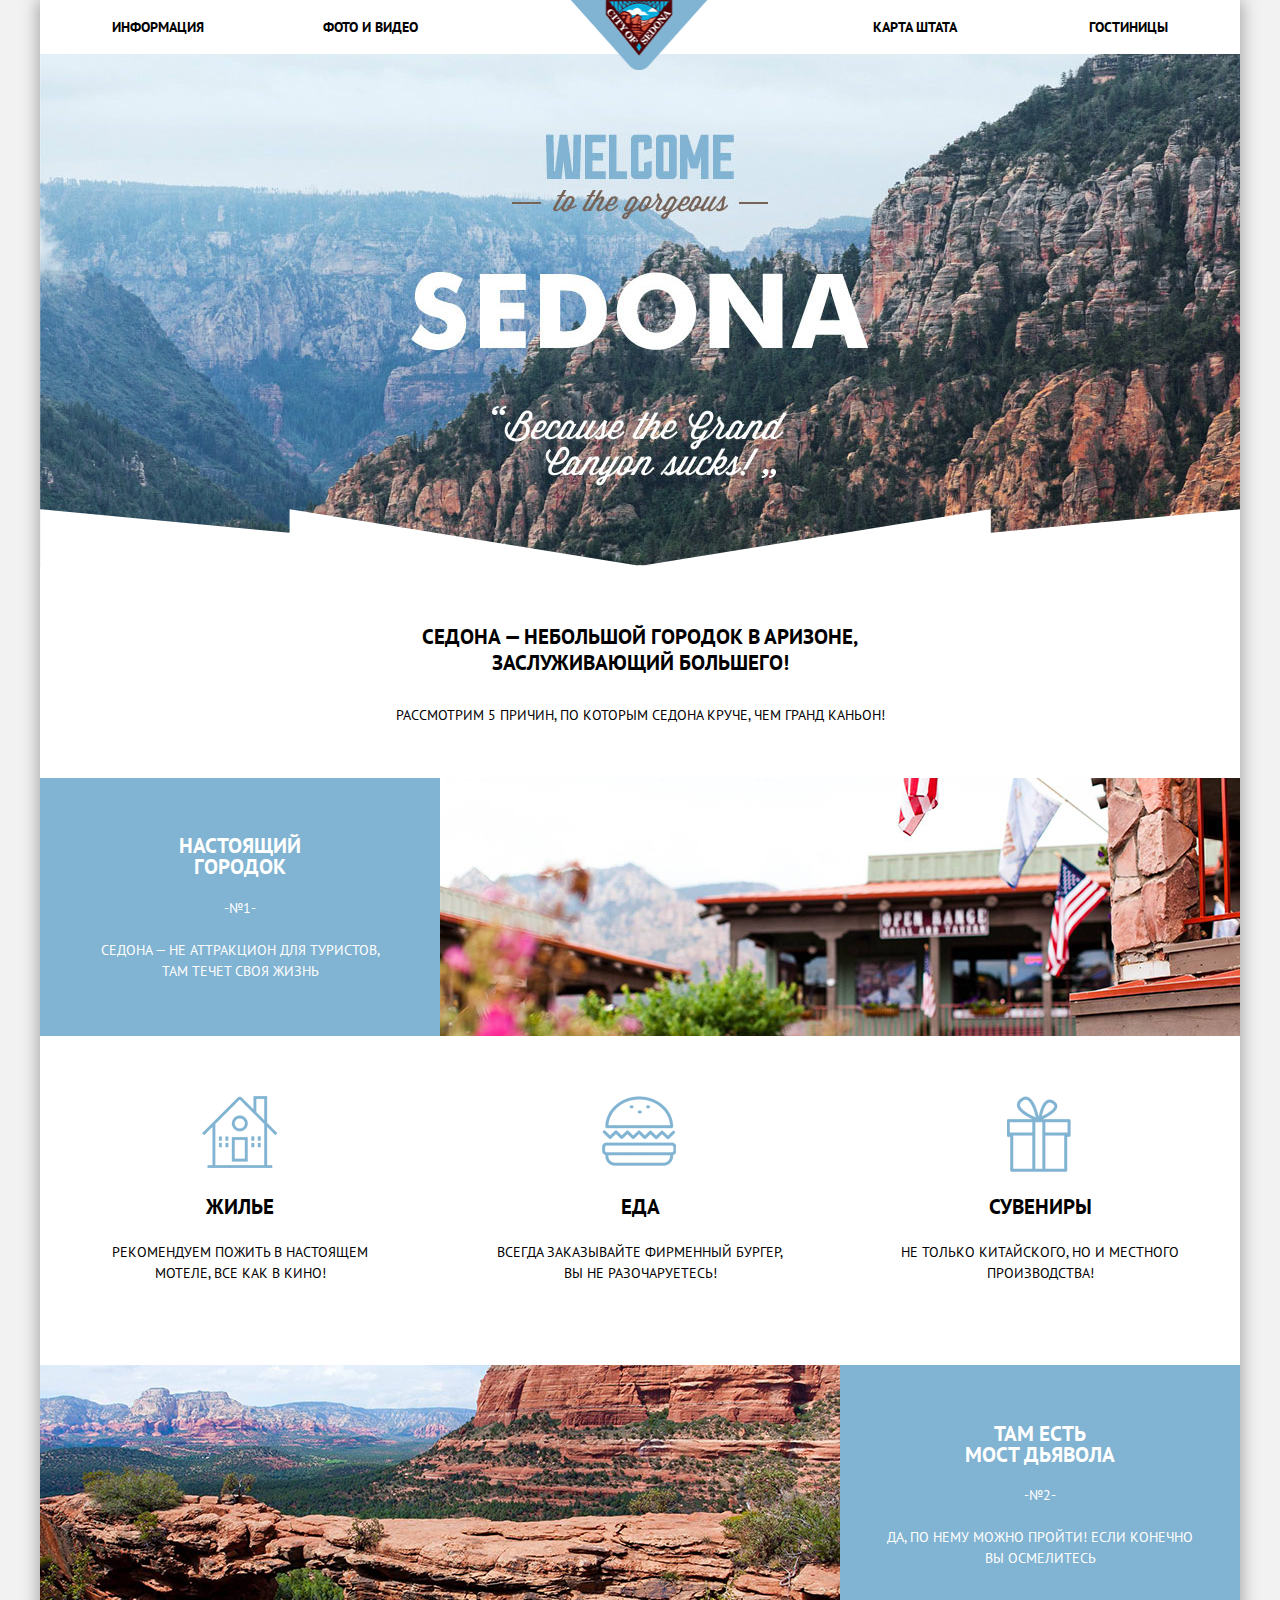
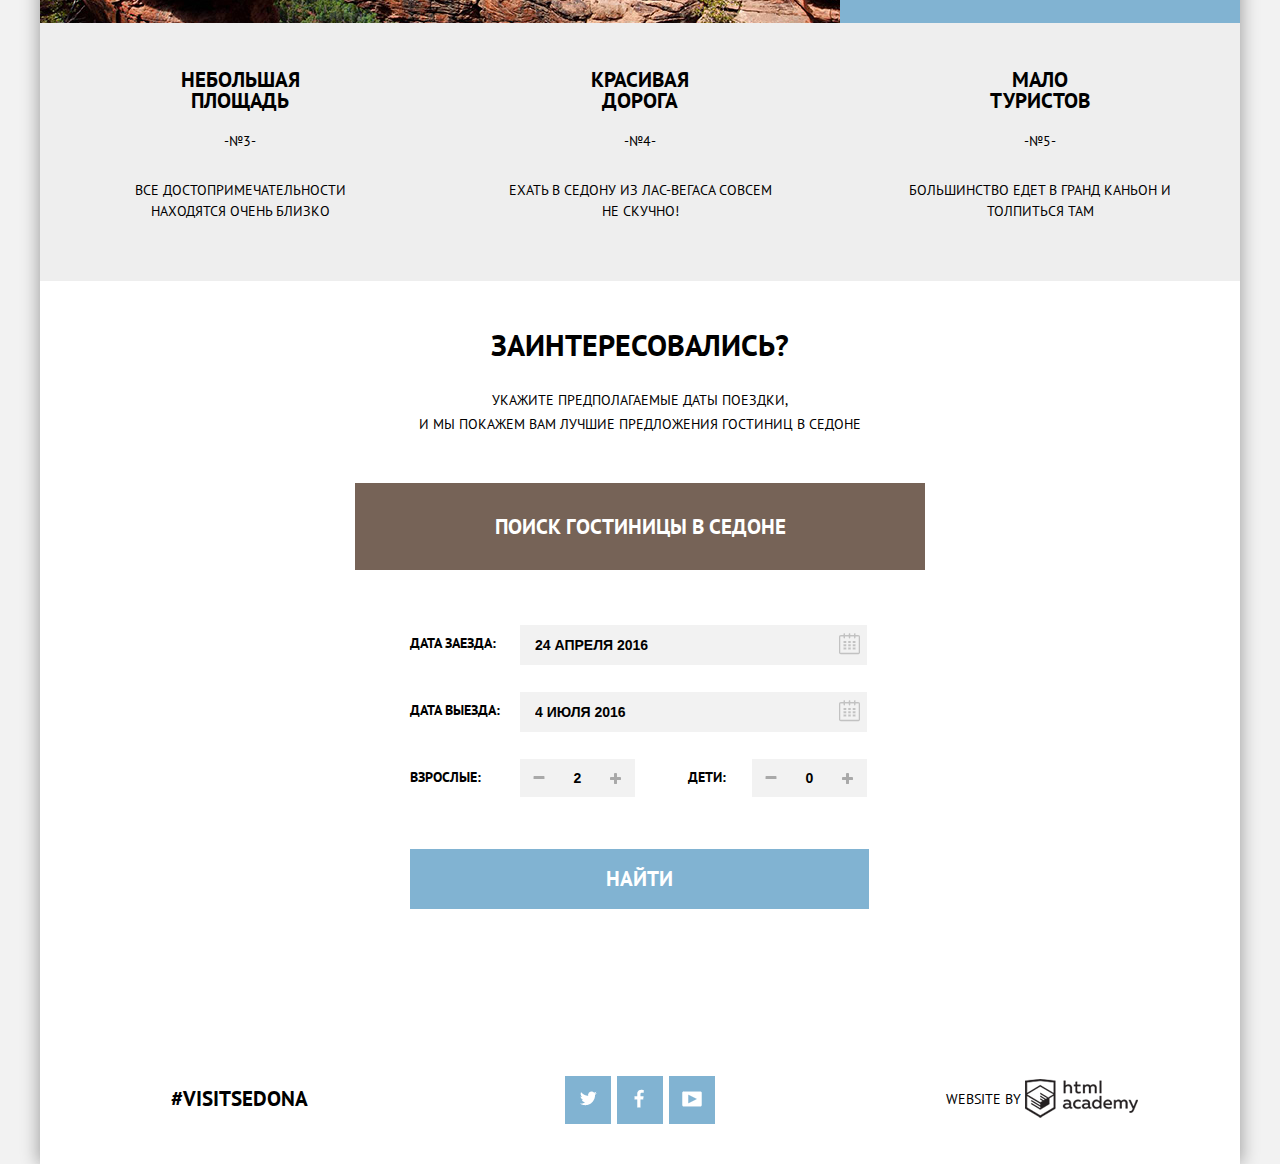
==== commit 18a79902: "6 задание, исправления" ====
--- a/index.html
+++ b/index.html
@@ -86,25 +86,25 @@
           <button class="btn-choice" type="button">Поиск гостиницы в Седоне</button>
           <div class="choice">
             <iframe class="map" src="https://www.google.com/maps/embed?pb=!1m18!1m12!1m3!1d52386.48103587965!2d-111.78089134143211!3d34.85233084186089!2m3!1f0!2f0!3f0!3m2!1i1024!2i768!4f13.1!3m3!1m2!1s0x872da132f942b00d%3A0x5548c523fa6c8efd!2z0KHQtdC00L7QvdCwLCDQkNGA0LjQt9C-0L3QsCA4NjMzNiwg0KHQqNCQ!5e0!3m2!1sru!2sru!4v1472299961513" width="1200" height="593" frameborder="0" style="border:0" allowfullscreen></iframe>
-            <form class="form-choice" action="https://echo.htmlacademy.ru/" method="post">
+            <form class="form-choice form-show" action="https://echo.htmlacademy.ru/" method="post">
               <div class=" clearfix">
-                <label class="date-in" for="date-in">Дата заезда:</label>
-                <input  class="date-in-input" id="date-in" type="text" name="date-in" value="24 апреля 2016">
+                <label class="date-in choice-label" for="date-in">Дата заезда:</label>
+                <input  class="date-in-input choice-input" id="date-in" type="text" name="date-in" value="24 апреля 2016" maxlength="18">
                 <button class="btn-date" type="button"></button>
               </div>
               <div class="point clearfix">
-                <label class="date-out" for="date-out">Дата выезда:</label>
-                <input class="date-out-input" id="date-out" type="text" name="date-out" value="4 июля 2016">
+                <label class="date-out choice-label" for="date-out">Дата выезда:</label>
+                <input class="date-out-input choice-input" id="date-out" type="text" name="date-out" value="4 июля 2016" maxlength="18">
                 <button class="btn-date" type="button"></button>
               </div>
               <div class="point clearfix">
-                <label class="adult" for="adult">Взрослые:</label>
+                <label class="adult choice-label" for="adult">Взрослые:</label>
                   <button class="btn-minus" type="button">-</button>
-                  <input class="mini-input" id="adult" type="text" name ="adult" value="2" maxlength="2">
+                  <input class="mini-input choice-input" id="adult" type="text" name ="adult" value="2" maxlength="2">
                   <button class="btn-plus" type="button">+</button>
-                <label class="children" for="children">Дети:</label>
+                <label class="children choice-label" for="children">Дети:</label>
                   <button class="btn-minus" type="button">-</button>
-                  <input class="mini-input" id="children" type="text" name="child" value="0" maxlength="2">
+                  <input class="mini-input choice-input" id="children" type="text" name="child" value="0" maxlength="2">
                   <button class="btn-plus" type="button">+</button>
               </div>
               <button class="btn-search" type="submit">Найти</button>
@@ -116,30 +116,55 @@
         <span class="hashtag">
           #VisitSedona
         </span>
-        <section class="footer-social ">
+        <div class="footer-social">
           <a class="social-btn social-btn-twitter" href="#"><span class="visuallyHidden">twitter</span></a>
           <a class="social-btn social-btn-fb" href="#"><span class="visuallyHidden">facebook</span></a>
           <a class="social-btn social-btn-youtube" href="#"><span class="visuallyHidden">youtube</span></a>
-        </section>
-        <section class="footer-copyright">
+        </div>
+        <div class="footer-copyright">
           <span>Website by</span>
           <a class="copyright" href="https://htmlacademy.ru">HTML Academy</a>
-        </section>
+        </div>
     </footer>
   </div>
-  <script>
-    // var btnchoice = document.querySelector(".btn-choice");
-    // var formchoice = document.querySelector(".form-choice");
-    // var close = popup.querySelector(".btn-choice");
-    // btnchoice.addEventListener("click", function(event) {
-    //     event.preventDefault();
-    //     formchoice.classList.add("formchoice-show");
-    //   });
-    //
-    // close.addEventListener("click", function(event) {
-    //     event.preventDefault();
-    //     formchoice.classList.remove("formchoice-show");
-    //   });
+  <!-- <script>
+    var FormOpenLink = document.querySelector(".btn-choice");
+    var form = document.querySelector(".form-choice");
+    var formField=form.querySelectorAll(".choice-input");
+    var formLabel=form.querySelectorAll(".choice-label");
+    var adultField=form.querySelector("#adult");
+    var ChildField=form.querySelector("#children");
+    var storageAdult=localStorage.getItem("adultCount");
+    var storageKids=localStorage.getItem("kidsCount");
+    formOpenLink.addEventListener("click",function(a){
+        a.preventDefault(),
+        form.classList.contains("form-show")?(form.classList.remove("form-show"),
+        form.classList.add("form-hide")):(form.classList.add("form-show"),
+        form.classList.remove("form-hide")),
+        storageAdult&&(adultField.value=storageAdult),
+        storageKids&&(kidsField.value=storageKids)
+      }),
+window.addEventListener("keydown",function(a){
+27===a.keyCode&&form.classList.contains("search-form_show")&&(form.classList.remove("search-form_show"),
+form.classList.add("search-form_hide"))
+}),
+form.addEventListener("submit",function(a){
+for(var b=0;b<formField.length;b++)formField[b].value?(localStorage.setItem("adultCount",adultField.value),
+localStorage.setItem("kidsCount",kidsField.value)):(a.preventDefault(),
+formLabel[b].classList.add("search-form__label_error"))
+}),
+formField[0].addEventListener("blur",function(){
+this.value?formLabel[0].classList.remove("search-form__label_error"):formLabel[0].classList.add("search-form__label_error")
+}),
+formField[1].addEventListener("blur",function(){
+this.value?formLabel[1].classList.remove("search-form__label_error"):formLabel[1].classList.add("search-form__label_error")
+}),
+formField[2].addEventListener("blur",function(){
+this.value?formLabel[2].classList.remove("search-form__label_error"):formLabel[2].classList.add("search-form__label_error")
+}),
+formField[3].addEventListener("blur",function(){
+this.value?formLabel[3].classList.remove("search-form__label_error"):formLabel[3].classList.add("search-form__label_error")
+}); -->
   </script>
   </body>
 </html>
--- a/css/style.css
+++ b/css/style.css
@@ -9,7 +9,7 @@
   font-size: 14px;
   line-height: 26px;
   font-weight: 400;
-  font-family: "PT Sans", sans-serif;
+  font-family: "PT Sans", "Arial", sans-serif;
   text-transform: uppercase;
   background: #f2f2f2;
 }
@@ -51,11 +51,7 @@
 
 /*верхнее меню*/
 .main-navigation ul{
-  /*margin: 0px;
-  padding: 0px;
-  list-style: none;*/
   font-size: 0px;
-  /*text-align: center;*/
   padding-left: 6%;
   padding-right: 6%;
 }
@@ -68,12 +64,9 @@
   padding-top: 14px;
   padding-bottom: 14px;
   width: 20%;
-}
-
-.main-navigation li:nth-child(1),
-.main-navigation li:nth-child(2) {
-  float: left;
-}
+  float: left;
+}
+
 
 .main-navigation li:nth-child(3),
 .main-navigation li:nth-child(4) {
@@ -128,6 +121,9 @@
   z-index: 2;
   background: transparent url("../img/header-mask.png") no-repeat 0 0;
 }
+.why-sedona{
+  position: relative;
+}
 .why-sedona h1, .why-sedona p{
   padding: 0 100px;
   text-align: center;
@@ -138,6 +134,7 @@
 .why-sedona p{
   margin-top: 26px;
 }
+
 
 /*причины*/
 .reason-1{
@@ -173,22 +170,20 @@
   padding-top: 5px;
 }
 
-
-
 .features{
   text-align: center;
-
+}
+.features p{
+  margin-top: 3px;
 }
 .features .reason{
   float:left;
   width: 300px;
   padding-left: 50px;
   padding-right: 50px;
-
-}
-.features p{
-  margin-top: 3px;
-}
+  text-align: center;
+}
+
 .live, .food, .present{
   margin-top: 160px;
   display: inline-block;
@@ -199,7 +194,6 @@
   content: "";
   display: block;
   position: absolute;
-  text-align: center;
   background-image: url("../img/sprite.png");
   background-repeat: no-repeat;
   width: 76px;
@@ -222,7 +216,7 @@
 
 .reason-2{
   background: #eeeeee;
-  margin-top:70px;
+  margin-top:67px;
   overflow: hidden;
 }
 .reason-2 .picture-left{
@@ -250,7 +244,7 @@
   padding-top: 5px;
 }
 .grey-reasons h2, .grey-reasons p, .grey-reasons span{
-padding-top: 20px;
+padding-top: 23px;
 padding-left: 10px;
 padding-right: 10px;
 text-align: center;
@@ -262,7 +256,7 @@
   position: relative;
 }
 .booking h3{
-  padding-top: 25px;
+  padding-top: 21px;
 }
 .booking h3, .booking p{
   padding-left: 100px;
@@ -280,7 +274,9 @@
 }
 .btn-choice{
   background-color: #766357;
-  padding:31px 139px 30px 139px;
+  padding:31px 50px 30px 50px;
+  text-align: center;
+  width:  570px;
   border: none;
   color: white;
   font-size: 21px;
@@ -327,7 +323,6 @@
 .date-in, .date-out, .adult{
   float: left;
   min-height: 40px;
-  line-height: 40px;
   width: 95px;
   margin-right: 15px;
   padding-top: 5px;
@@ -376,15 +371,15 @@
   background-color: #f2f2f2;
   border: none;
   float: left;
-  min-height: 36px;
+  height: 36px;
   width: 25px;
-  padding-left: 13px;
+  padding-left: 7px;
+  padding-right: 7px;
+  text-align: center;
 
 }
 .btn-minus{
   background:  #f2f2f2 url("../img/sprite.png") no-repeat;
-  width: 12px;
-  height: 3px;
   background-position: 1px -604px;
   border: none;
   width: 38px;
@@ -393,8 +388,6 @@
 }
 .btn-minus:hover{
   background:  #f2f2f2 url("../img/sprite.png") no-repeat;
-  width: 12px;
-  height: 3px;
   background-position: 1px -658px;
   border: none;
   width: 38px;
@@ -466,12 +459,15 @@
   height: 34px;
   background-color: white;
   border: 2px solid #e5e5e5;
+  padding-left: 13px;
+  padding-right: 2px;
 }
 .mini-input:active{
   width: 21px;
-  height: 28px;
+  height: 32px;
   background-color: white;
   border: 2px solid #e5e5e5;
+
 }
 
 .btn-search:hover{
@@ -515,11 +511,14 @@
 .social-btn {
   display: inline-block;
   vertical-align: top;
-  margin-left: 6px;
+  margin-right: 6px;
   width: 46px;
   height: 48px;
   background-color: #81b3d2;
   background-image: url("../img/sprite.png");
+}
+.social-btn:last-child{
+  margin-right: 0;
 }
 .social-btn:hover{
   background-color: #669ec0;
@@ -606,11 +605,17 @@
   text-transform: uppercase;
   padding:0 6%;
 }
-.structure, .house-type{
+.form-column{
   margin-top: 30px;
   border: none;
   margin-left: -10px;
   margin-bottom: -5px;
+  float:left;
+  width:200px;
+  /*position: relative;*/
+  display: flex;
+  flex-wrap: wrap;
+  justify-content: space-between;
 }
 .price{
   margin-top: 24px;
@@ -618,70 +623,43 @@
   margin-right: -20px;
 }
 
-.structure>label, .house-type>label{
+.form-column>label{
   font-size: 14px;
   font-weight: 400;
   line-height: 21px;
 
 }
-legend{
-  margin-bottom: 18px;
-}
-
-.structure{
-  float:left;
-  width:120px;
-  position: relative;
-}
-.structure label, .house-type label{
-  padding-left: 20px;
+
+
+
+.form-column legend{
+  width: 100%;
+
+}
+.form-column label{
+  /*padding-left: 20px;*/
+  width: 160px;
 
 }
 .house-type{
-  width: 170px;
-  margin-left: 94px;
-  float:left;
-}
-
-.structure input, .house-type input{
+  margin-left: 32px;
+}
+
+.form-column input{
   opacity: 0;
-  margin-bottom: 30px;
-}
-
-fieldset input + label::before{
+  margin-bottom: 16px;
+  height: 0px;
+}
+
+
+
+.form-column input + label::before{
   content: url("../img/icon-check-off.png");
-  position: absolute;
-
-}
-fieldset input:checked + label::before {
+  padding-right: 15px;
+}
+.form-column input:checked + label::before {
   content: url("../img/icon-check-on.png");
-  position: absolute;
-
-}
-.pool::before{
-  left: 9px;
-  top: 44px;
-}
-.parking::before{
-  left: 9px;
-  top: 90px;
-}
-.wi-fi::before{
-  left: 9px;
-  top: 135px;
-}
-
-.hostel::before{
-  left:400px;
-  top: 128px;
-}
-.hotel::before{
-  left: 400px;
-  top: 175px;
-}
-.apartments::before{
-  left: 400px;
-  top: 220px;
+  padding-right: 15px;
 }
 
 .price{
@@ -694,7 +672,8 @@
 }
 
 .filter-range-title {
-  margin-bottom: 9px;
+  padding-top: 4px;
+  margin-bottom: 5px;
   font-weight: 600;
   font-size: 16px;
   line-height: 21px;
@@ -748,7 +727,7 @@
 .range-controls {
   position: relative;
 
-  margin-bottom: 32px;
+  margin-bottom: 29px;
 }
 
 .range-controls .scale {
@@ -800,6 +779,7 @@
   border: 2px solid #ffffff;
   border-radius: 2px;
   cursor: pointer;
+  margin-bottom: 20px;
 }
 
 .btn-transparent:hover {
@@ -911,7 +891,7 @@
   padding-left: 235px;
   position: relative;
   border-bottom: 1px solid #e5e5e5;
-  padding-right: 150px;
+  padding-right: 250px;
   min-height: 125px;
 
 }
@@ -923,9 +903,8 @@
   left:0;
 }
 
-.info{
-  float: left;
-  width: 250px;
+.hotel-name{
+ display: block;
 }
 
 
@@ -944,7 +923,7 @@
   opacity: 0.3;
   color: black;
 }
-.info .more, .info .reservations{
+ .info-column .more, .info-column .reservations{
   display: inline-block;
   margin: 12px auto;
   padding: 4px 17px 3px 17px;
@@ -956,23 +935,23 @@
   text-align: center;
 
 }
-.info .more{
+.info-column .more{
   background-color: #81b3d2;
 }
-.info .more:hover{
+.info-column .more:hover{
   background-color: #669ec0;
 }
-.info .more:active{
+.info-column .more:active{
   background-color: #5496bd;
   color: #88b6d1;
 }
-.info .reservations{
+.info-column .reservations{
   background-color: #766357;
 }
-.info .reservations:hover{
+.info-column .reservations:hover{
   background-color: #604e43;
 }
-.info .reservations:active{
+.info-column .reservations:active{
   background-color: #503e33;
   color: #857871;
 }
@@ -982,12 +961,10 @@
 }
 
 .result-item-right{
-  /*float:right;*/
+  position: absolute;
   padding-right: 6%;
-  /*background-color: blue;*/
   text-align: right;
   width:9%;
-  position: absolute;
   top:25px;
   right:0;
 
@@ -996,7 +973,10 @@
    background-color: #f2f2f2;
    padding: 4px 9px;
     }
-
+.stars3, .stars4, .stars2{
+  margin-bottom: 40px;
+  margin-top: 2px;
+}
 .stars4::before {
   content: url("../img/stars4.png");
 }
@@ -1007,7 +987,6 @@
   content: url("../img/stars2.png");
 }
 .formchoice-show {
-
 animation: scaleup 0.6s ease;
 animation-fill-mode: forwards;
 }
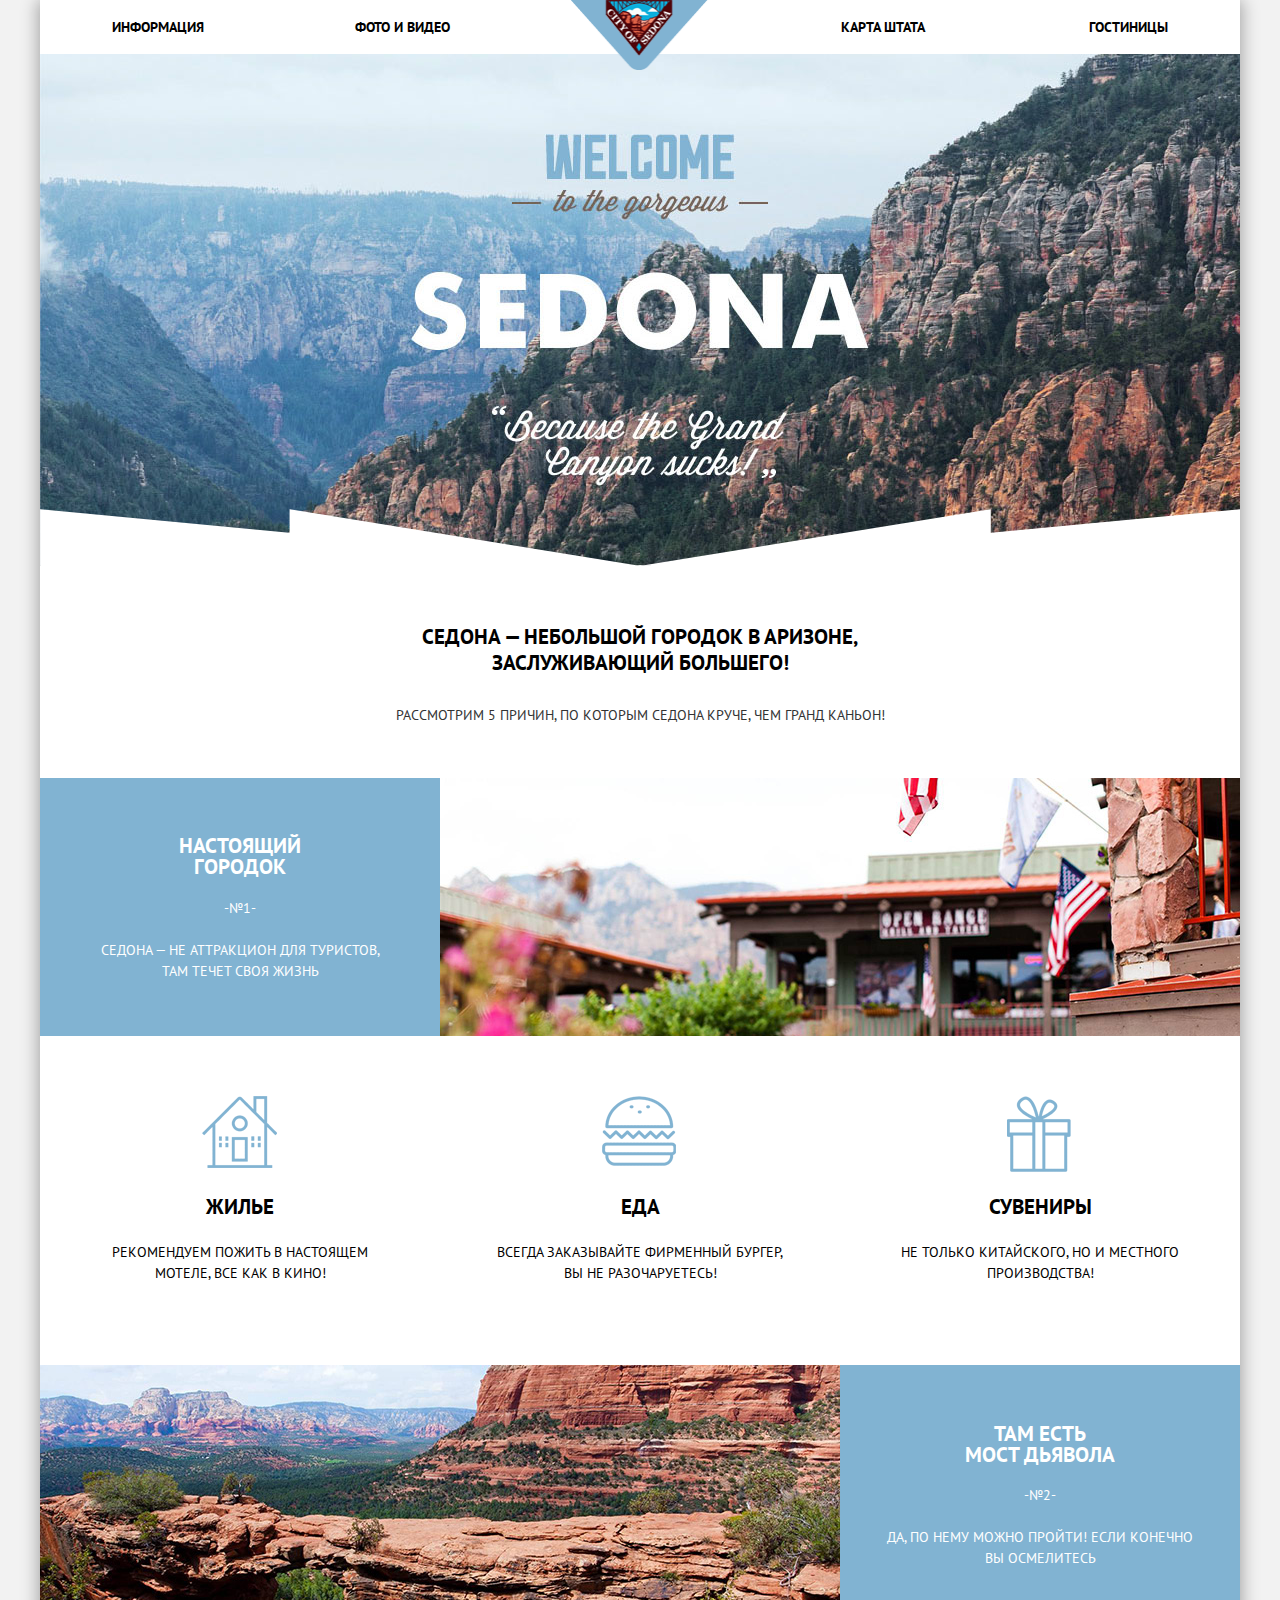
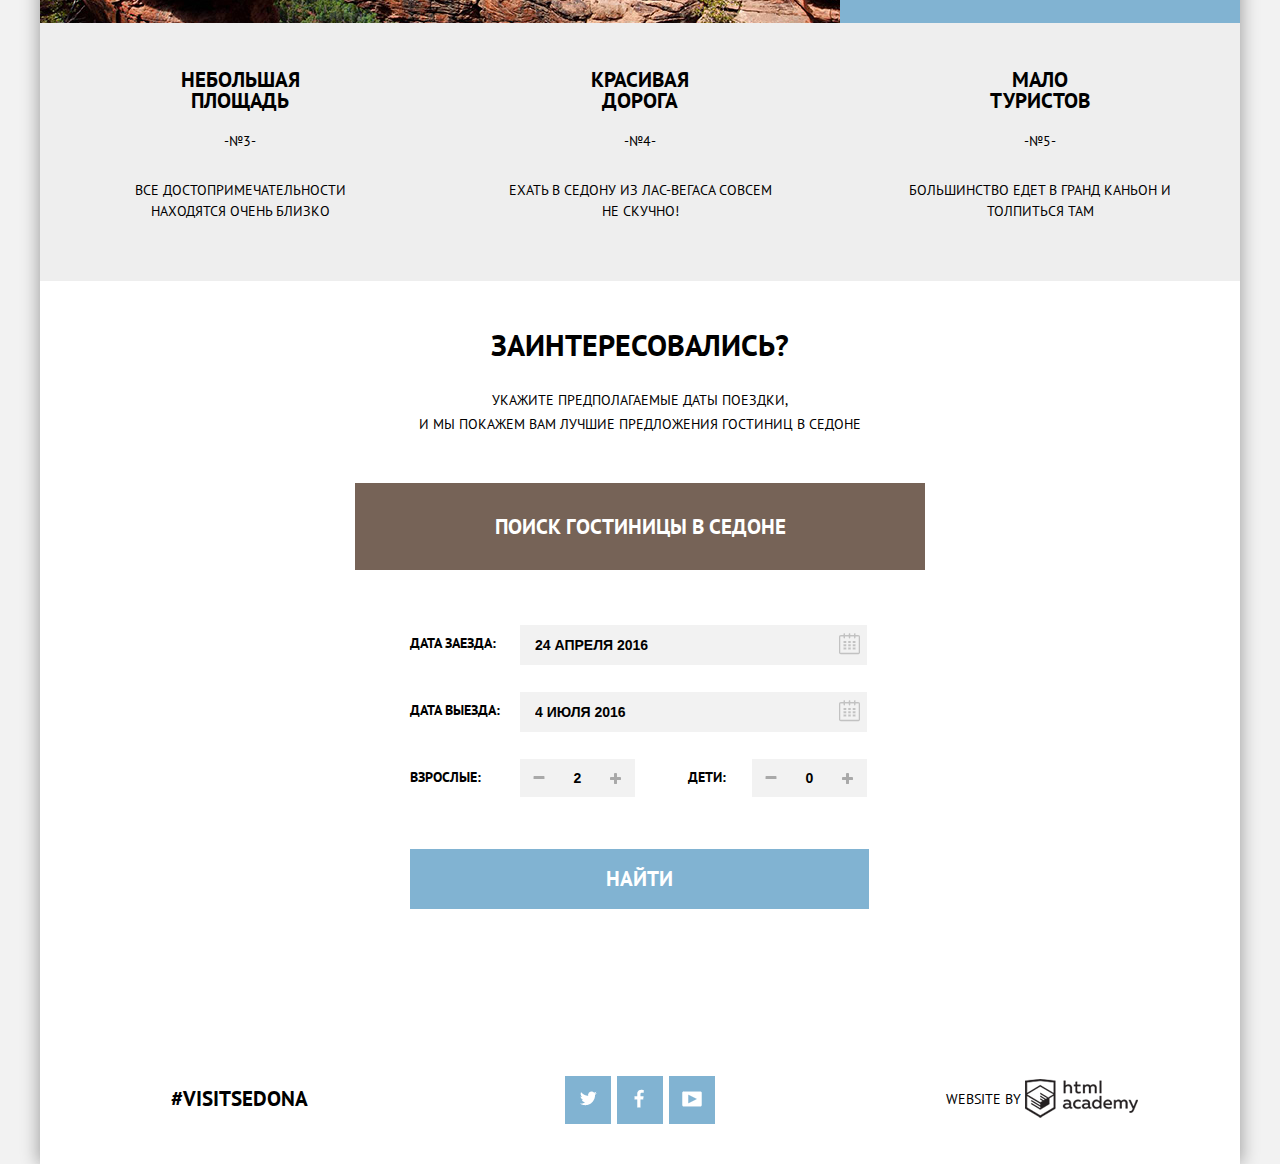
==== commit 7ac1570a: "финальная проверкаб оформление" ====
--- a/index.html
+++ b/index.html
@@ -81,90 +81,51 @@
         </div>
       </section>
       <div class="booking">
-          <h3>Заинтересовались?</h3>
-          <p>Укажите предполагаемые даты поездки, <br>и мы покажем вам лучшие предложения гостиниц в Седоне</p>
-          <button class="btn-choice" type="button">Поиск гостиницы в Седоне</button>
-          <div class="choice">
-            <iframe class="map" src="https://www.google.com/maps/embed?pb=!1m18!1m12!1m3!1d52386.48103587965!2d-111.78089134143211!3d34.85233084186089!2m3!1f0!2f0!3f0!3m2!1i1024!2i768!4f13.1!3m3!1m2!1s0x872da132f942b00d%3A0x5548c523fa6c8efd!2z0KHQtdC00L7QvdCwLCDQkNGA0LjQt9C-0L3QsCA4NjMzNiwg0KHQqNCQ!5e0!3m2!1sru!2sru!4v1472299961513" width="1200" height="593" frameborder="0" style="border:0" allowfullscreen></iframe>
-            <form class="form-choice form-show" action="https://echo.htmlacademy.ru/" method="post">
-              <div class=" clearfix">
-                <label class="date-in choice-label" for="date-in">Дата заезда:</label>
-                <input  class="date-in-input choice-input" id="date-in" type="text" name="date-in" value="24 апреля 2016" maxlength="18">
-                <button class="btn-date" type="button"></button>
-              </div>
-              <div class="point clearfix">
-                <label class="date-out choice-label" for="date-out">Дата выезда:</label>
-                <input class="date-out-input choice-input" id="date-out" type="text" name="date-out" value="4 июля 2016" maxlength="18">
-                <button class="btn-date" type="button"></button>
-              </div>
-              <div class="point clearfix">
-                <label class="adult choice-label" for="adult">Взрослые:</label>
-                  <button class="btn-minus" type="button">-</button>
-                  <input class="mini-input choice-input" id="adult" type="text" name ="adult" value="2" maxlength="2">
-                  <button class="btn-plus" type="button">+</button>
-                <label class="children choice-label" for="children">Дети:</label>
-                  <button class="btn-minus" type="button">-</button>
-                  <input class="mini-input choice-input" id="children" type="text" name="child" value="0" maxlength="2">
-                  <button class="btn-plus" type="button">+</button>
-              </div>
-              <button class="btn-search" type="submit">Найти</button>
-            </form>
-          </div>
+        <h3>Заинтересовались?</h3>
+        <p>Укажите предполагаемые даты поездки, <br>и мы покажем вам лучшие предложения гостиниц в Седоне</p>
+        <button class="btn-choice" type="button">Поиск гостиницы в Седоне</button>
+        <div class="choice">
+          <iframe class="map" src="https://www.google.com/maps/embed?pb=!1m18!1m12!1m3!1d52386.48103587965!2d-111.78089134143211!3d34.85233084186089!2m3!1f0!2f0!3f0!3m2!1i1024!2i768!4f13.1!3m3!1m2!1s0x872da132f942b00d%3A0x5548c523fa6c8efd!2z0KHQtdC00L7QvdCwLCDQkNGA0LjQt9C-0L3QsCA4NjMzNiwg0KHQqNCQ!5e0!3m2!1sru!2sru!4v1472299961513" width="1200" height="593" style="border:0" allowfullscreen></iframe>
+          <form class="form-choice form-show" action="https://echo.htmlacademy.ru/" method="post">
+            <div class=" clearfix">
+              <label class="date-in choice-label" for="date-in">Дата заезда:</label>
+              <input  class="date-in-input choice-input" id="date-in" type="text" name="date-in" value="24 апреля 2016" maxlength="18">
+              <button class="btn-date" type="button"></button>
+            </div>
+            <div class="point clearfix">
+              <label class="date-out choice-label" for="date-out">Дата выезда:</label>
+              <input class="date-out-input choice-input" id="date-out" type="text" name="date-out" value="4 июля 2016" maxlength="18">
+              <button class="btn-date" type="button"></button>
+            </div>
+            <div class="point clearfix">
+              <label class="adult choice-label" for="adult">Взрослые:</label>
+                <button class="btn-minus" type="button">-</button>
+                <input class="mini-input choice-input" id="adult" type="text" name ="adult" value="2" maxlength="2">
+                <button class="btn-plus" type="button">+</button>
+              <label class="children choice-label" for="children">Дети:</label>
+                <button class="btn-minus" type="button">-</button>
+                <input class="mini-input choice-input" id="children" type="text" name="child" value="0" maxlength="2">
+                <button class="btn-plus" type="button">+</button>
+            </div>
+            <button class="btn-search" type="submit">Найти</button>
+          </form>
+        </div>
       </div>
     </main>
     <footer class="main-footer clearfix">
-        <span class="hashtag">
-          #VisitSedona
-        </span>
-        <div class="footer-social">
-          <a class="social-btn social-btn-twitter" href="#"><span class="visuallyHidden">twitter</span></a>
-          <a class="social-btn social-btn-fb" href="#"><span class="visuallyHidden">facebook</span></a>
-          <a class="social-btn social-btn-youtube" href="#"><span class="visuallyHidden">youtube</span></a>
-        </div>
-        <div class="footer-copyright">
-          <span>Website by</span>
-          <a class="copyright" href="https://htmlacademy.ru">HTML Academy</a>
-        </div>
+      <span class="hashtag">
+        #VisitSedona
+      </span>
+      <div class="footer-social">
+        <a class="social-btn social-btn-twitter" href="#"><span class="visuallyHidden">twitter</span></a>
+        <a class="social-btn social-btn-fb" href="#"><span class="visuallyHidden">facebook</span></a>
+        <a class="social-btn social-btn-youtube" href="#"><span class="visuallyHidden">youtube</span></a>
+      </div>
+      <div class="footer-copyright">
+        <span>Website by</span>
+        <a class="copyright" href="https://htmlacademy.ru">HTML Academy</a>
+      </div>
     </footer>
   </div>
-  <!-- <script>
-    var FormOpenLink = document.querySelector(".btn-choice");
-    var form = document.querySelector(".form-choice");
-    var formField=form.querySelectorAll(".choice-input");
-    var formLabel=form.querySelectorAll(".choice-label");
-    var adultField=form.querySelector("#adult");
-    var ChildField=form.querySelector("#children");
-    var storageAdult=localStorage.getItem("adultCount");
-    var storageKids=localStorage.getItem("kidsCount");
-    formOpenLink.addEventListener("click",function(a){
-        a.preventDefault(),
-        form.classList.contains("form-show")?(form.classList.remove("form-show"),
-        form.classList.add("form-hide")):(form.classList.add("form-show"),
-        form.classList.remove("form-hide")),
-        storageAdult&&(adultField.value=storageAdult),
-        storageKids&&(kidsField.value=storageKids)
-      }),
-window.addEventListener("keydown",function(a){
-27===a.keyCode&&form.classList.contains("search-form_show")&&(form.classList.remove("search-form_show"),
-form.classList.add("search-form_hide"))
-}),
-form.addEventListener("submit",function(a){
-for(var b=0;b<formField.length;b++)formField[b].value?(localStorage.setItem("adultCount",adultField.value),
-localStorage.setItem("kidsCount",kidsField.value)):(a.preventDefault(),
-formLabel[b].classList.add("search-form__label_error"))
-}),
-formField[0].addEventListener("blur",function(){
-this.value?formLabel[0].classList.remove("search-form__label_error"):formLabel[0].classList.add("search-form__label_error")
-}),
-formField[1].addEventListener("blur",function(){
-this.value?formLabel[1].classList.remove("search-form__label_error"):formLabel[1].classList.add("search-form__label_error")
-}),
-formField[2].addEventListener("blur",function(){
-this.value?formLabel[2].classList.remove("search-form__label_error"):formLabel[2].classList.add("search-form__label_error")
-}),
-formField[3].addEventListener("blur",function(){
-this.value?formLabel[3].classList.remove("search-form__label_error"):formLabel[3].classList.add("search-form__label_error")
-}); -->
-  </script>
   </body>
 </html>
--- a/css/style.css
+++ b/css/style.css
@@ -1,992 +1,1319 @@
 /*спрайты*/
 
-.sprite {
+.sprite
+{
+    display: block;
+
     background-image: url(spritesheet.png);
     background-repeat: no-repeat;
+}
+body
+{
+    font-family: 'PT Sans', 'Arial', sans-serif;
+    font-size: 14px;
+    font-weight: 400;
+    line-height: 26px;
+
+    text-transform: uppercase;
+
+    background: #f2f2f2;
+}
+
+h1
+{
+    font-size: 21px;
+    font-weight: bold;
+    line-height: 26px;
+
+    color: black;
+}
+
+.main-header
+{
+    position: relative;
+}
+
+.container
+{
+    width: 1200px;
+    margin: 0 auto;
+
+    background-color: #fff;
+    box-shadow: 5px 0 15px rgba(0,1,1,.2),-5px 0 15px rgba(0,1,1,.2);
+}
+
+.clearfix::after
+{
+    display: table;
+    clear: both;
+
+    content: '';
+}
+.visuallyHidden
+{
+    position: absolute;
+
+    overflow: hidden;
+    clip: rect(0 0 0 0);
+
+    width: 1px;
+    height: 1px;
+    margin: -1px;
+    padding: 0;
+
+    border: 0;
+}
+
+/*верхнее меню*/
+.main-navigation ul
+{
+    font-size: 0;
+
+    padding-right: 6%;
+    padding-left: 6%;
+}
+
+.main-navigation li
+{
+    font-size: 14px;
+    font-weight: bold;
+    line-height: 26px;
+
+    display: inline-block;
+    float: left;
+
+    width: 23%;
+    padding-top: 14px;
+    padding-bottom: 14px;
+}
+
+
+.main-navigation li:nth-child(3),
+.main-navigation li:nth-child(4)
+{
+    float: right;
+
+    text-align: right;
+}
+
+.main-navigation a
+{
+    text-align: left;
+    text-decoration: none;
+
+    color: black;
+}
+
+.main-navigation li:nth-child(3) a,
+.main-navigation li:nth-child(4) a
+{
+    text-align: right;
+}
+
+.main-header .logo
+{
+    position: absolute;
+    z-index: 10;
+    left: 50%;
+
+    margin-left: -69px;
+}
+
+.main-navigation a:hover
+{
+    color: #81b3d2;
+}
+
+.main-navigation a:active
+{
+    color: rgba(0, 0, 0, .3);
+}
+
+.active a
+{
+    color: #766357;
+}
+
+.active a:hover
+{
+    color: #604e43;
+}
+.active a:active
+{
+    opacity: .3;
+    color: #766357;
+}
+
+/*картинка + главный тезис*/
+.why-sedona-mask
+{
+    position: relative;
+    z-index: 2;
+
+    margin-top: -65px;
+    padding-bottom: 60px;
+
+    text-align: center;
+
+    background: transparent url('../img/header-mask.png') no-repeat 0 0;
+}
+.why-sedona
+{
+    position: relative;
+}
+.why-sedona h1,
+.why-sedona p
+{
+    padding: 0 100px;
+
+    text-align: center;
+}
+.why-sedona h1
+{
+    margin-top: 55px;
+}
+.why-sedona p
+{
+    margin-top: 26px;
+
+    color: #333;
+}
+
+
+/*причины*/
+.reason-1
+{
+    overflow: hidden;
+
+    margin-top: 50px;
+}
+
+.reason-1 .reason
+{
+    float: left;
+
+    width: 300px;
+    padding: 40px 50px;
+
+    text-align: center;
+
+    color: white;
+    background-color: #81b3d2;
+}
+.reason-1 .picture-right
+{
+    position: relative;
+
+    float: right;
+
+    width: 800px;
+}
+.reason-1 img
+{
+    position: absolute;
+
     display: block;
-}
-body{
-  font-size: 14px;
-  line-height: 26px;
-  font-weight: 400;
-  font-family: "PT Sans", "Arial", sans-serif;
-  text-transform: uppercase;
-  background: #f2f2f2;
-}
-
-h1{
-  font-size: 21px;
-  line-height: 26px;
-  color: black;
-  font-weight: bold;
-
-}
-
-.main-header {
-    position: relative;
-}
-
-.container{
-  width: 1200px;
-  margin: 0 auto;
-  box-shadow: 5px 0 15px rgba(0,1,1,.2),-5px 0 15px rgba(0,1,1,.2);
-  background-color: #fff;
-}
-
-.clearfix::after {
-  content: "";
-  display: table;
-  clear: both;
-}
-.visuallyHidden {
-	position: absolute;
-	overflow: hidden;
-	clip: rect(0 0 0 0);
-	height: 1px;
-	width: 1px;
-	margin: -1px;
-	padding: 0;
-	border: 0;
-}
-
-/*верхнее меню*/
-.main-navigation ul{
-  font-size: 0px;
-  padding-left: 6%;
-  padding-right: 6%;
-}
-
-.main-navigation li{
-  display: inline-block;
-  font-size: 14px;
-  line-height: 26px;
-  font-weight: bold;
-  padding-top: 14px;
-  padding-bottom: 14px;
-  width: 20%;
-  float: left;
-}
-
-
-.main-navigation li:nth-child(3),
-.main-navigation li:nth-child(4) {
-  float: right;
-}
-
-.main-navigation a{
-  text-decoration: none;
-  display: block;
-  color: black;
-  text-align: left;
-}
-
-.main-navigation li:nth-child(3) a,
-.main-navigation li:nth-child(4) a{
-  text-align: right;
-}
-
-.main-header .logo{
-  position:absolute;
-  left: 50%;
-  margin-left: -69px;
-  z-index: 10;
-}
-
-.main-navigation a:hover{
-  color: #81b3d2;
-}
-
-.main-navigation a:active{
-  color: #b7b7b7;
-}
-
-.active a{
-  color: #766357;
-}
-
-.active a:hover{
-  color: #604e43;
-}
-.active a:active{
-color: #766357;
-opacity: 0.3;
-}
-
-/*картинка + главный тезис*/
-.why-sedona-mask{
-  padding-bottom: 60px;
-  text-align: center;
-  margin-top: -65px;
-  position: relative;
-  z-index: 2;
-  background: transparent url("../img/header-mask.png") no-repeat 0 0;
-}
-.why-sedona{
-  position: relative;
-}
-.why-sedona h1, .why-sedona p{
-  padding: 0 100px;
-  text-align: center;
-}
-.why-sedona h1{
-  margin-top: 55px;
-}
-.why-sedona p{
-  margin-top: 26px;
-}
-
-
-/*причины*/
-.reason-1{
-  margin-top: 50px;
-  overflow: hidden;
-}
-
-.reason-1 .reason{
-  float:left;
-  padding: 40px 50px;
-  background-color: #81b3d2;
-  width: 300px;
-  text-align: center;
-  color: white;
-
-}
-.reason-1 .picture-right{
-  float: right;
-  position: relative;
-  width: 800px;
-}
-.reason-1 img{
-  display: block;
-  max-width: 100%;
-  height: auto;
-  position: absolute;
-}
-
-.reason h2, .reason p, .reason span{
-  line-height: 21px;
-}
-.reason p{
-  padding-top: 5px;
-}
-
-.features{
-  text-align: center;
-}
-.features p{
-  margin-top: 3px;
-}
-.features .reason{
-  float:left;
-  width: 300px;
-  padding-left: 50px;
-  padding-right: 50px;
-  text-align: center;
-}
-
-.live, .food, .present{
-  margin-top: 160px;
-  display: inline-block;
-  position: relative;
-}
-
-.live::before, .food::before, .present::before{
-  content: "";
-  display: block;
-  position: absolute;
-  background-image: url("../img/sprite.png");
-  background-repeat: no-repeat;
-  width: 76px;
-  height: 76px;
-  top: -100px;
-  left: 50%;
-  transform: translateX(-50%);
-}
-
-.live::before{
+
+    max-width: 100%;
+    height: auto;
+}
+
+.reason h2,
+.reason p,
+.reason span
+{
+    line-height: 21px;
+}
+.reason p
+{
+    padding-top: 5px;
+}
+
+.features
+{
+    text-align: center;
+}
+.features p
+{
+    margin-top: 3px;
+}
+.features .reason
+{
+    float: left;
+
+    width: 300px;
+    padding-right: 50px;
+    padding-left: 50px;
+
+    text-align: center;
+}
+
+.live,
+.food,
+.present
+{
+    position: relative;
+
+    display: inline-block;
+
+    margin-top: 160px;
+}
+
+.live::before,
+.food::before,
+.present::before
+{
+    position: absolute;
+    top: -100px;
+    left: 50%;
+
+    display: block;
+
+    width: 76px;
+    height: 76px;
+
+    content: '';
+    transform: translateX(-50%);
+
+    background-image: url('../img/sprite.png');
+    background-repeat: no-repeat;
+}
+
+.live::before
+{
     background-position: -12px -1067px;
 }
 
-.food::before{
-  background-position: -12px -12px;
-}
-.present::before{
-  background-position: -7px -1163px;
-}
-
-.reason-2{
-  background: #eeeeee;
-  margin-top:67px;
-  overflow: hidden;
-}
-.reason-2 .picture-left{
-  float: left;
-  position: relative;
-  width: 800px;
-}
-.reason-2 img{
-  display: block;
-  max-width: 100%;
-  height: auto;
-  position: absolute;
-}
-.reason-2 .reason{
-  float:right;
-  padding: 40px 40px;
-  background-color: #81b3d2;
-  width: 320px;
-  text-align: center;
-  color: white;
-}
-.grey-reasons{
-  background: #eeeeee;
-  padding-bottom: 45px;
-  padding-top: 5px;
-}
-.grey-reasons h2, .grey-reasons p, .grey-reasons span{
-padding-top: 23px;
-padding-left: 10px;
-padding-right: 10px;
-text-align: center;
+.food::before
+{
+    background-position: -12px -12px;
+}
+.present::before
+{
+    background-position: -7px -1163px;
+}
+
+.reason-2
+{
+    overflow: hidden;
+
+    margin-top: 67px;
+
+    background: #eee;
+}
+.reason-2 .picture-left
+{
+    position: relative;
+
+    float: left;
+
+    width: 800px;
+}
+.reason-2 img
+{
+    position: absolute;
+
+    display: block;
+
+    max-width: 100%;
+    height: auto;
+}
+.reason-2 .reason
+{
+    float: right;
+
+    width: 320px;
+    padding: 40px 40px;
+
+    text-align: center;
+
+    color: white;
+    background-color: #81b3d2;
+}
+.grey-reasons
+{
+    padding-top: 5px;
+    padding-bottom: 45px;
+
+    background: #eee;
+}
+.grey-reasons h2,
+.grey-reasons p,
+.grey-reasons span
+{
+    padding-top: 23px;
+    padding-right: 10px;
+    padding-left: 10px;
+
+    text-align: center;
 }
 
 
 /*форма поиска*/
-.choice{
-  position: relative;
-}
-.booking h3{
-  padding-top: 21px;
-}
-.booking h3, .booking p{
-  padding-left: 100px;
-  padding-right:100px;
-  text-align: center;
-}
-.booking h3{
-font-size: 30px;
-line-height: 26px;
-font-weight: bold;
-position: relative;
-}
-.booking p{
-  line-height: 24px;
-}
-.btn-choice{
-  background-color: #766357;
-  padding:31px 50px 30px 50px;
-  text-align: center;
-  width:  570px;
-  border: none;
-  color: white;
-  font-size: 21px;
-  line-height: 26px;
-  font-weight: 700;
-  text-transform: uppercase;
-  font-family: "PT Sans";
-  margin:0 auto;
-  display: block;
-  margin-top: 47px;
-}
-
-.map{
-  margin-bottom: -130px;
-}
-.form-choice {
-  position: absolute;
-  top: 0;
-  left:50%;
-  transform: translateX(-50%);
-  font-size: 0;
-  padding: 55px;
-  background-color: white;
-  width: 460px;
-  min-height: 285px;
-  margin-left: auto;
-  margin-right: auto;
-  margin-bottom: 78px;
-
-}
-.form-choice input,.form-choice label{
-  font-size: 14px;
-  font-weight: 700;
-  line-height: 26px;
-  text-transform: uppercase;
+.choice
+{
+    position: relative;
+}
+.booking h3
+{
+    padding-top: 21px;
+}
+.booking h3,
+.booking p
+{
+    padding-right: 100px;
+    padding-left: 100px;
+
+    text-align: center;
+}
+.booking h3
+{
+    font-size: 30px;
+    font-weight: bold;
+    line-height: 26px;
+
+    position: relative;
+}
+.booking p
+{
+    line-height: 24px;
+}
+.btn-choice
+{
+    font-family: 'PT Sans', 'Arial', sans-serif;
+    font-size: 21px;
+    font-weight: 700;
+    line-height: 26px;
+
+    display: block;
+
+    width: 570px;
+    margin: 0 auto;
+    margin-top: 47px;
+    padding: 31px 50px 30px 50px;
+
+    text-align: center;
+    text-transform: uppercase;
+
+    color: white;
+    border: none;
+    background-color: #766357;
+}
+
+.map
+{
+    margin-bottom: -130px;
+}
+.form-choice
+{
+    font-size: 0;
+
+    position: absolute;
+    top: 0;
+    left: 50%;
+
+    width: 460px;
+    min-height: 285px;
+    margin-right: auto;
+    margin-bottom: 78px;
+    margin-left: auto;
+    padding: 55px;
+
+    transform: translateX(-50%);
+
+    background-color: white;
+}
+.form-choice input,
+.form-choice label
+{
+    font-size: 14px;
+    font-weight: 700;
+    line-height: 26px;
+
+    text-transform: uppercase;
 }
 /*.point-date-in{
   margin-top: 0px;
 }*/
-.point{
-  position: relative;
-  margin-top: 22px;
-}
-.date-in, .date-out, .adult{
-  float: left;
-  min-height: 40px;
-  width: 95px;
-  margin-right: 15px;
-  padding-top: 5px;
-}
-
-.children{
-  float: left;
-  min-height: 40px;
-  line-height: 40px;
-  width: 50px;
-  margin-right: 14px;
-  margin-left: 53px;
-  padding-top: 5px;
-}
-
-.date-in-input, .date-out-input{
-  background-color: #f2f2f2;
-  width: 330px;
-  height: 38px;
-  border: none;
-  padding-left: 15px;
-}
-
-.btn-date{
-  position: absolute;
-  background:  url("../img/sprite.png") no-repeat;
-  width: 21px;
-  height: 22px;
-  background-position: -12px -106px;
-  border: none;
-  margin-left: -28px;
-  margin-top: 8px;
-}
-.btn-date:hover{
-  width: 21px;
-  height: 22px;
-  background-position: -12px -198px;
-}
-
-.btn-date:active{
-  width: 21px;
-  height: 22px;
-  background-position: -12px -152px;
-}
-.mini-input{
-  background-color: #f2f2f2;
-  border: none;
-  float: left;
-  height: 36px;
-  width: 25px;
-  padding-left: 7px;
-  padding-right: 7px;
-  text-align: center;
-
-}
-.btn-minus{
-  background:  #f2f2f2 url("../img/sprite.png") no-repeat;
-  background-position: 1px -604px;
-  border: none;
-  width: 38px;
-  height: 38px;
-  float: left;
-}
-.btn-minus:hover{
-  background:  #f2f2f2 url("../img/sprite.png") no-repeat;
-  background-position: 1px -658px;
-  border: none;
-  width: 38px;
-  height: 38px;
-  float: left;
-}
-.btn-minus:active{
-  background:  #f2f2f2 url("../img/sprite.png") no-repeat;
-  width: 12px;
-  height: 3px;
-  background-position: 1px -631px;
-  border: none;
-  width: 38px;
-  height: 38px;
-  float: left;
-}
-
-
-.btn-plus{
-  background:  #f2f2f2 url("../img/sprite.png") no-repeat;
-  width: 11px;
-  height: 11px;
-  background-position: 1px -688px;
-  border: none;
-  width: 38px;
-  height: 38px;
-  float: left;
-}
-.btn-plus:hover{
-  background:  #f2f2f2 url("../img/sprite.png") no-repeat;
-  width: 11px;
-  height: 11px;
-  background-position: 1px -758px;
-  border: none;
-  width: 38px;
-  height: 38px;
-  float: left;
-}
-.btn-plus:active{
-  background:  #f2f2f2 url("../img/sprite.png") no-repeat;
-  width: 11px;
-  height: 11px;
-  background-position: 1px -723px;
-  border: none;
-  width: 38px;
-  height: 38px;
-  float: left;
-}
-
-.btn-search{
-color: white;
-font-family: "PT Sans";
-font-size: 21px;
-font-weight: 700;
-line-height: 26px;
-text-transform: uppercase;
-background-color: #81b3d2;
-padding: 17px 196px 17px 196px;
-border: none;
-margin-top:45px;
-}
-
-.date-in-input:hover, .date-out-input:hover, .mini-input:hover{
-  background-color: #ebebeb;
-}
-
-.date-in-input:active, .date-out-input:active{
-  width: 326px;
-  height: 34px;
-  background-color: white;
-  border: 2px solid #e5e5e5;
-  padding-left: 13px;
-  padding-right: 2px;
-}
-.mini-input:active{
-  width: 21px;
-  height: 32px;
-  background-color: white;
-  border: 2px solid #e5e5e5;
-
-}
-
-.btn-search:hover{
-  background-color: #669ec0;
-}
-
-.btn-search:active{
+.point
+{
+    position: relative;
+
+    margin-top: 22px;
+}
+.date-in,
+.date-out,
+.adult
+{
+    float: left;
+
+    width: 95px;
+    min-height: 40px;
+    margin-right: 15px;
+    padding-top: 5px;
+}
+
+.children
+{
+    line-height: 40px;
+
+    float: left;
+
+    width: 50px;
+    min-height: 40px;
+    margin-right: 14px;
+    margin-left: 53px;
+    padding-top: 5px;
+}
+
+.date-in-input,
+.date-out-input
+{
+    width: 330px;
+    height: 38px;
+    padding-left: 15px;
+
+    border: none;
+    background-color: #f2f2f2;
+}
+
+.btn-date
+{
+    position: absolute;
+
+    width: 21px;
+    height: 22px;
+    margin-top: 8px;
+    margin-left: -28px;
+
+    border: none;
+    background: url('../img/sprite.png') no-repeat;
+    background-position: -12px -106px;
+}
+.btn-date:hover
+{
+    width: 21px;
+    height: 22px;
+
+    background-position: -12px -198px;
+}
+
+.btn-date:active
+{
+    width: 21px;
+    height: 22px;
+
+    background-position: -12px -152px;
+}
+.mini-input
+{
+    float: left;
+
+    width: 25px;
+    height: 36px;
+    padding-right: 7px;
+    padding-left: 7px;
+
+    text-align: center;
+
+    border: none;
+    background-color: #f2f2f2;
+}
+.btn-minus
+{
+    float: left;
+
+    width: 38px;
+    height: 38px;
+
+    border: none;
+    background: #f2f2f2 url('../img/sprite.png') no-repeat;
+    background-position: 1px -604px;
+}
+.btn-minus:hover
+{
+    float: left;
+
+    width: 38px;
+    height: 38px;
+
+    border: none;
+    background: #f2f2f2 url('../img/sprite.png') no-repeat;
+    background-position: 1px -658px;
+}
+.btn-minus:active
+{
+    float: left;
+
+    width: 12px;
+    width: 38px;
+    height: 3px;
+    height: 38px;
+
+    border: none;
+    background: #f2f2f2 url('../img/sprite.png') no-repeat;
+    background-position: 1px -631px;
+}
+
+
+.btn-plus
+{
+    float: left;
+
+    width: 11px;
+    width: 38px;
+    height: 11px;
+    height: 38px;
+
+    border: none;
+    background: #f2f2f2 url('../img/sprite.png') no-repeat;
+    background-position: 1px -688px;
+}
+.btn-plus:hover
+{
+    float: left;
+
+    width: 11px;
+    width: 38px;
+    height: 11px;
+    height: 38px;
+
+    border: none;
+    background: #f2f2f2 url('../img/sprite.png') no-repeat;
+    background-position: 1px -758px;
+}
+.btn-plus:active
+{
+    float: left;
+
+    width: 11px;
+    width: 38px;
+    height: 11px;
+    height: 38px;
+
+    border: none;
+    background: #f2f2f2 url('../img/sprite.png') no-repeat;
+    background-position: 1px -723px;
+}
+
+.btn-search
+{
+    font-family: 'PT Sans', 'Arial', sans-serif;
+    font-size: 21px;
+    font-weight: 700;
+    line-height: 26px;
+
+    width: 459px;
+    margin-top: 45px;
+    padding: 17px 70px 17px 70px;
+
+    text-align: center;
+    text-transform: uppercase;
+
+    color: white;
+    border: none;
+    background-color: #81b3d2;
+}
+
+.date-in-input:hover,
+.date-out-input:hover,
+.mini-input:hover
+{
+    background-color: #ebebeb;
+}
+
+.date-in-input:active,
+.date-out-input:active,
+.date-in-input:focus,
+.date-out-input:focus
+{
+    width: 326px;
+    height: 34px;
+    padding-right: 2px;
+    padding-left: 13px;
+
+    border: 2px solid #e5e5e5;
+    background-color: white;
+}
+.mini-input:active
+{
+    width: 21px;
+    height: 32px;
+
+    border: 2px solid #e5e5e5;
+    background-color: white;
+}
+
+.btn-search:hover
+{
+    background-color: #669ec0;
+}
+
+.btn-search:active
+{
     color: #87b5d1;
     background-color: #5496bd;
 }
 
 /*футер*/
-footer{
-  padding: 40px 0 40px 0;
-  text-align: center;
-  background-color: rgba(256,256,256,0.9);
-  position: relative;
-}
-
-.hashtag{
-  padding-left: 6%;
-  padding-right: 6%;
-  padding-top: 5px;
-  font-size: 21px;
-  line-height: 26px;
-  color: black;
-  font-weight: bold;
-  float:left;
-  width: 21.333333%;
-}
-.footer-social{
-  padding-left: 6%;
-  padding-right: 6%;
-  float:left;
-  width: 21.333333%;
-  font-size: 0;
-  margin-top: -5px;
-
-}
-
-.social-btn {
-  display: inline-block;
-  vertical-align: top;
-  margin-right: 6px;
-  width: 46px;
-  height: 48px;
-  background-color: #81b3d2;
-  background-image: url("../img/sprite.png");
-}
-.social-btn:last-child{
-  margin-right: 0;
-}
-.social-btn:hover{
-  background-color: #669ec0;
-}
-.social-btn-twitter{
-  background-position: 3px -792px;
-}
-
-.social-btn-twitter:active{
-  background-image: url("../img/sprite.png");
-  background-color: #5496be;
-  background-position: 3px -831px;
-}
-
-.social-btn-fb{
+footer
+{
+    position: relative;
+
+    padding: 40px 0 40px 0;
+
+    text-align: center;
+
+    background-color: rgba(256,256,256,.9);
+}
+
+.hashtag
+{
+    font-size: 21px;
+    font-weight: bold;
+    line-height: 26px;
+
+    float: left;
+
+    width: 21.333333%;
+    padding-top: 5px;
+    padding-right: 6%;
+    padding-left: 6%;
+
+    color: black;
+}
+.footer-social
+{
+    font-size: 0;
+
+    float: left;
+
+    width: 21.333333%;
+    margin-top: -5px;
+    padding-right: 6%;
+    padding-left: 6%;
+}
+
+.social-btn
+{
+    display: inline-block;
+
+    width: 46px;
+    height: 48px;
+    margin-right: 6px;
+
+    vertical-align: top;
+
+    background-color: #81b3d2;
+    background-image: url('../img/sprite.png');
+}
+.social-btn:last-child
+{
+    margin-right: 0;
+}
+.social-btn:hover
+{
+    background-color: #669ec0;
+}
+.social-btn-twitter
+{
+    background-position: 3px -792px;
+}
+
+.social-btn-twitter:active
+{
+    background-color: #5496be;
+    background-image: url('../img/sprite.png');
+    background-position: 3px -831px;
+}
+
+.social-btn-fb
+{
     background-position: 5px -333px;
 }
 
-.social-btn-fb:active{
-  background-image: url("../img/sprite.png");
-  background-color: #5496be;
-  background-position: 5px -376px;
-}
-
-.social-btn-youtube{
+.social-btn-fb:active
+{
+    background-color: #5496be;
+    background-image: url('../img/sprite.png');
+    background-position: 5px -376px;
+}
+
+.social-btn-youtube
+{
     background-position: 1px -972px;;
 }
 
-.social-btn-youtube:active{
-  background-image: url("../img/sprite.png");
-  background-color: #5496be;
-  background-position: 1px -1012px;
-}
-
-.footer-copyright{
-  float:right;
-  width: 21.333333%;
-  padding-left: 6%;
-  padding-right: 6%;
-  margin-top: 5px;
-  margin-right: -20px;
-}
-.copyright {
-
-  display: inline-block;
-  vertical-align: top;
-  font-size: 0;
-  position: relative;
-  margin-right: 150px;
-}
-
-.copyright::before{
-  content:"";
-  position: absolute;
-  top: -25%;
-  background-image: url("../img/sprite.png");
-  background-repeat: no-repeat;
-  width: 113px;
-  height: 39px;
-  background-position: -12px -432px;
-}
-.copyright:hover::before{
-  width: 113px;
-  height: 39px;
-  background-position: -12px -558px;
-}
-
-.copyright:active::before{
-  width: 113px;
-  height: 39px;
-  background-position: -12px -495px;
+.social-btn-youtube:active
+{
+    background-color: #5496be;
+    background-image: url('../img/sprite.png');
+    background-position: 1px -1012px;
+}
+
+.footer-copyright
+{
+    float: right;
+
+    width: 21.333333%;
+    margin-top: 5px;
+    margin-right: -20px;
+    padding-right: 6%;
+    padding-left: 6%;
+}
+.copyright
+{
+    font-size: 0;
+
+    position: relative;
+
+    display: inline-block;
+
+    margin-right: 150px;
+
+    vertical-align: top;
+}
+
+.copyright::before
+{
+    position: absolute;
+    top: -25%;
+
+    width: 113px;
+    height: 39px;
+
+    content: '';
+
+    background-image: url('../img/sprite.png');
+    background-repeat: no-repeat;
+    background-position: -12px -432px;
+}
+.copyright:hover::before
+{
+    width: 113px;
+    height: 39px;
+
+    background-position: -12px -558px;
+}
+
+.copyright:active::before
+{
+    width: 113px;
+    height: 39px;
+
+    background-position: -12px -495px;
 }
 
 /*вторая страница*/
 
 /*форма выбора*/
-.hotel-choice{
-  background-image: url("../img/hotels-form.jpg");
-  color: white;
-  font-family: "PT Sans";
-  font-size: 16px;
-  font-weight: 700;
-  line-height: 21px;
-  text-transform: uppercase;
-  padding:0 6%;
-}
-.form-column{
-  margin-top: 30px;
-  border: none;
-  margin-left: -10px;
-  margin-bottom: -5px;
-  float:left;
-  width:200px;
-  /*position: relative;*/
-  display: flex;
-  flex-wrap: wrap;
-  justify-content: space-between;
-}
-.price{
-  margin-top: 24px;
-  border: none;
-  margin-right: -20px;
-}
-
-.form-column>label{
-  font-size: 14px;
-  font-weight: 400;
-  line-height: 21px;
-
-}
-
-
-
-.form-column legend{
-  width: 100%;
-
-}
-.form-column label{
-  /*padding-left: 20px;*/
-  width: 160px;
-
-}
-.house-type{
-  margin-left: 32px;
-}
-
-.form-column input{
-  opacity: 0;
-  margin-bottom: 16px;
-  height: 0px;
-}
-
-
-
-.form-column input + label::before{
-  content: url("../img/icon-check-off.png");
-  padding-right: 15px;
-}
-.form-column input:checked + label::before {
-  content: url("../img/icon-check-on.png");
-  padding-right: 15px;
-}
-
-.price{
-  float:right;
-}
-.filter-range {
-  width: 330px;
-  color: #ffffff;
-  text-transform: uppercase;
-}
-
-.filter-range-title {
-  padding-top: 4px;
-  margin-bottom: 5px;
-  font-weight: 600;
-  font-size: 16px;
-  line-height: 21px;
-}
-
-.price-controls {
-  position: relative;
-  height: 36px;
-  margin-bottom: 20px;
-  font-size: 0;
-  border: 2px solid #ffffff;
-  border-radius: 2px;
-}
-
-.price-controls::after {
-  content: "";
-  position: absolute;
-  top: 50%;
-  left: 50%;
-  width: 2px;
-  height: 22px;
-  background: #ffffff;
-  transform: translate(-50%, -50%);
-}
-
-.price-controls label {
-  display: inline-block;
-  font-size: 14px;
-  line-height: 38px;
-  vertical-align: top;
-  cursor: pointer;
+.hotel-choice
+{
+    font-family: 'PT Sans', 'Arial', sans-serif;
+    font-size: 16px;
+    font-weight: 700;
+    line-height: 21px;
+
+    padding: 0 6%;
+
+    text-transform: uppercase;
+
+    color: white;
+    background-image: url('../img/hotels-form.jpg');
+}
+.form-column
+{
+    display: flex;
+    float: left;
+
+    width: 150px;
+    margin-top: 30px;
+    margin-bottom: -5px;
+    margin-left: -10px;
+
+    border: none;
+
+    flex-wrap: wrap;
+    justify-content: space-between;
+}
+.price
+{
+    margin-top: 24px;
+    margin-right: -20px;
+
+    border: none;
+}
+
+.form-column > label
+{
+    font-size: 14px;
+    font-weight: 400;
+    line-height: 21px;
+}
+
+
+
+.form-column legend
+{
+    width: 100%;
+}
+.form-column label
+{
+    /*padding-left: 20px;*/
+    width: 160px;
+}
+.house-type
+{
+    margin-left: 71px;
+}
+
+.form-column input
+{
+    width: 50px;
+    height: 0;
+    margin-bottom: 16px;
+
+    opacity: 0;
+}
+
+
+
+.form-column input + label::before
+{
+    padding-right: 15px;
+
+    content: url('../img/icon-check-off.png');
+}
+.form-column input:checked + label::before
+{
+    padding-right: 15px;
+
+    content: url('../img/icon-check-on.png');
+}
+
+.price
+{
+    float: right;
+}
+.filter-range
+{
+    width: 330px;
+
+    text-transform: uppercase;
+
+    color: #fff;
+}
+
+.filter-range-title
+{
+    font-size: 16px;
+    font-weight: 600;
+    line-height: 21px;
+
+    margin-bottom: 5px;
+    padding-top: 4px;
+}
+
+.price-controls
+{
+    font-size: 0;
+
+    position: relative;
+
+    height: 36px;
+    margin-bottom: 20px;
+
+    border: 2px solid #fff;
+    border-radius: 2px;
+}
+
+.price-controls::after
+{
+    position: absolute;
+    top: 50%;
+    left: 50%;
+
+    width: 2px;
+    height: 22px;
+
+    content: '';
+    transform: translate(-50%, -50%);
+
+    background: #fff;
+}
+
+.price-controls label
+{
+    font-size: 14px;
+    line-height: 38px;
+
+    display: inline-block;
+
+    cursor: pointer;
+    vertical-align: top;
 }
 
 .price-controls .min-price,
-.price-controls .max-price {
-  width: 90px;
-  padding-left: 65px;
-}
-
-.price-controls input {
-  width: 50px;
-  margin: 0;
-
-  color: inherit;
-  font: inherit;
-
-  background: none;
-  border: none;
-}
-
-.range-controls {
-  position: relative;
-
-  margin-bottom: 29px;
-}
-
-.range-controls .scale {
-  height: 2px;
-
-  background: rgba(255, 255, 255, 0.3);
-}
-
-.range-controls .bar {
-  width: 80%;
-  height: 2px;
-
-  background: #ffffff;
-}
-
-.range-toggle {
-  position: absolute;
-  top: -9px;
-  width: 4px;
-  height: 4px;
-  background: #ababab;
-  border: 8px solid #ffffff;
-  border-radius: 50%;
-  box-shadow: 0 2px 1px 0 rgba(0, 1, 1, 0.2);
-  cursor: pointer;
-}
-
-.range-toggle:hover {
-  background: #1c4f80;
-}
-
-.range-toggle-min {
-  left: 0;
-}
-
-.range-toggle-max {
-  left: 80%;
-}
-
-.btn-transparent {
-  display: block;
-  margin: 0 auto;
-  padding: 6px 35px;
-  font-size: 14px;
-  line-height: 20px;
-  color: #ffffff;
-  text-transform: uppercase;
-  background: transparent;
-  border: 2px solid #ffffff;
-  border-radius: 2px;
-  cursor: pointer;
-  margin-bottom: 20px;
-}
-
-.btn-transparent:hover {
-  color: #000000;
-
-  background: #ffffff;
+.price-controls .max-price
+{
+    width: 90px;
+    padding-left: 65px;
+}
+
+.price-controls input
+{
+    font: inherit;
+
+    width: 50px;
+    margin: 0;
+
+    color: inherit;
+    border: none;
+    background: none;
+}
+
+.range-controls
+{
+    position: relative;
+
+    margin-bottom: 29px;
+}
+
+.range-controls .scale
+{
+    height: 2px;
+
+    background: rgba(255, 255, 255, .3);
+}
+
+.range-controls .bar
+{
+    width: 80%;
+    height: 2px;
+
+    background: #fff;
+}
+
+.range-toggle
+{
+    position: absolute;
+    top: -9px;
+
+    width: 4px;
+    height: 4px;
+
+    cursor: pointer;
+
+    border: 8px solid #fff;
+    border-radius: 50%;
+    background: #ababab;
+    box-shadow: 0 2px 1px 0 rgba(0, 1, 1, .2);
+}
+
+.range-toggle:hover
+{
+    background: #1c4f80;
+}
+
+.range-toggle-min
+{
+    left: 0;
+}
+
+.range-toggle-max
+{
+    left: 80%;
+}
+
+.btn-transparent
+{
+    font-size: 14px;
+    line-height: 20px;
+
+    display: block;
+
+    margin: 0 auto;
+    margin-bottom: 20px;
+    padding: 6px 35px;
+
+    cursor: pointer;
+    text-transform: uppercase;
+
+    color: #fff;
+    border: 2px solid #fff;
+    border-radius: 2px;
+    background: transparent;
+}
+
+.btn-transparent:hover
+{
+    color: #000;
+    background: #fff;
 }
 
 /*хлебные крошки*/
-.result-header{
-padding: 29px 6%;
-border-bottom: 1px solid #e5e5e5;
-
-}
-.result-header-right{
-  float:right;
-  position: relative;
-}
-
-
-.btn-sort-up-down, .btn-sort-down-up {
-  background: transparent;
-  border: none;
-  display: inline-block;
-  /*vertical-align: top;*/
-  font-size: 0;
-  width: 11px;
-  height: 10px;
-}
-
-.btn-sort-down-up{
-  background-image: url("../img/sprite.png");
-  background-repeat: no-repeat;
-  width: 11px;
-  height: 10px;
-  background-position: -11px -885px;
-  margin-right: 12px;
-}
-.btn-sort-up-down{
-  background-image: url("../img/sprite.png");
-  background-repeat: no-repeat;
-  width: 11px;
-  height: 10px;
-  background-position: -12px -278px;
-}
-
-.btn-sort-down-up:hover{
-  background-position: -11px -953px;
-}
-
-.btn-sort-down-up:active{
-  background-position: -11px -919px;
-}
-
-.btn-sort-up-down:hover{
-  background-position: -12px -312px;
-}
-
-.btn-sort-up-down:active{
-  background-position: -12px -244px;
-}
-
-.btn-sort-up-down-active{
-  background-position: -12px -244px;
-}
-.result-header-left{
-  float:left;
-}
-.result-header-left b{
-  font-size: 21px;
-  line-height: 26px;
-  font-weight: bold;
-  /*padding-left: 73px;*/
-}
- .result-header-left span{
-  font-size: 12px;
-  line-height: 18px;
-  margin-left: 42px;
-  text-decoration: none;
-}
-.result-header-left .btn-sort{
-  opacity: 0.3;
-  color: black;
-  border-bottom: 1px dotted black;
-  font-size: 12px;
-  line-height: 18px;
-  margin-left: 38px;
-  text-decoration: none;
-}
-.result-header-left .btn-sort:hover{
-  color:#81b3d2;
-  border-bottom: 1px dotted #81b3d2;
-}
-
-.result-header-left .btn-sort:active{
-  color:black;
-  border-bottom: none;
-  opacity: 1;
-}
-
-.result-header-left .active{
-  color: #81b3d2;
-  border: none;
-  opacity: 1;
+.result-header
+{
+    padding: 29px 6%;
+
+    border-bottom: 1px solid #e5e5e5;
+}
+.result-header-right
+{
+    position: relative;
+
+    float: right;
+}
+
+
+.btn-sort-up-down,
+.btn-sort-down-up
+{
+    /*vertical-align: top;*/
+    font-size: 0;
+
+    display: inline-block;
+
+    width: 11px;
+    height: 10px;
+
+    border: none;
+    background: transparent;
+}
+
+.btn-sort-down-up
+{
+    width: 11px;
+    height: 10px;
+    margin-right: 12px;
+
+    background-image: url('../img/sprite.png');
+    background-repeat: no-repeat;
+    background-position: -11px -885px;
+}
+.btn-sort-up-down
+{
+    width: 11px;
+    height: 10px;
+
+    background-image: url('../img/sprite.png');
+    background-repeat: no-repeat;
+    background-position: -12px -278px;
+}
+
+.btn-sort-down-up:hover
+{
+    background-position: -11px -953px;
+}
+
+.btn-sort-down-up:active
+{
+    background-position: -11px -919px;
+}
+
+.btn-sort-up-down:hover
+{
+    background-position: -12px -312px;
+}
+
+.btn-sort-up-down:active
+{
+    background-position: -12px -244px;
+}
+
+.btn-sort-up-down-active
+{
+    background-position: -12px -244px;
+}
+.result-header-left
+{
+    float: left;
+}
+.result-header-left b
+{
+    font-size: 21px;
+    font-weight: bold;
+    line-height: 26px;
+    /*padding-left: 73px;*/
+}
+.result-header-left span
+{
+    font-size: 12px;
+    line-height: 18px;
+
+    margin-left: 42px;
+
+    text-decoration: none;
+}
+.result-header-left .btn-sort
+{
+    font-size: 12px;
+    line-height: 18px;
+
+    margin-left: 38px;
+
+    text-decoration: none;
+
+    opacity: .3;
+    color: black;
+    border-bottom: 1px dotted black;
+}
+.result-header-left .btn-sort:hover
+{
+    color: #81b3d2;
+    border-bottom: 1px dotted #81b3d2;
+}
+
+.result-header-left .btn-sort:active
+{
+    opacity: 1;
+    color: black;
+    border-bottom: none;
+}
+
+.result-header-left .active
+{
+    opacity: 1;
+    color: #81b3d2;
+    border: none;
 }
 /*результат*/
-.result-item{
-  padding-top:25px;
-  padding-left: 235px;
-  position: relative;
-  border-bottom: 1px solid #e5e5e5;
-  padding-right: 250px;
-  min-height: 125px;
-
-}
-.result-item .img{
-  position: absolute;
-  padding-top:30px;
-  margin-left: 6%;
-  top: 0;
-  left:0;
-}
-
-.hotel-name{
- display: block;
-}
-
-
-.result-item .hotel{
-  font-size: 21px;
-  line-height: 26px;
-  font-weight: bold;
-  text-decoration: none;
-  color: black;
-}
-.result-item .hotel:hover{
-  color: #81b3d2;
-}
-
-.result-item .hotel:active{
-  opacity: 0.3;
-  color: black;
-}
- .info-column .more, .info-column .reservations{
-  display: inline-block;
-  margin: 12px auto;
-  padding: 4px 17px 3px 17px;
-  color: white;
-  text-decoration: none;
-  font-size: 14px;
-  line-height: 21px;
-  font-weight: bold;
-  text-align: center;
-
-}
-.info-column .more{
-  background-color: #81b3d2;
-}
-.info-column .more:hover{
-  background-color: #669ec0;
-}
-.info-column .more:active{
-  background-color: #5496bd;
-  color: #88b6d1;
-}
-.info-column .reservations{
-  background-color: #766357;
-}
-.info-column .reservations:hover{
-  background-color: #604e43;
-}
-.info-column .reservations:active{
-  background-color: #503e33;
-  color: #857871;
-}
-.info-column{
-  width: 118px;
-  float:left;
-}
-
-.result-item-right{
-  position: absolute;
-  padding-right: 6%;
-  text-align: right;
-  width:9%;
-  top:25px;
-  right:0;
-
-}
-.result-item-right span{
-   background-color: #f2f2f2;
-   padding: 4px 9px;
-    }
-.stars3, .stars4, .stars2{
-  margin-bottom: 40px;
-  margin-top: 2px;
-}
-.stars4::before {
-  content: url("../img/stars4.png");
-}
-.stars3::before {
-  content: url("../img/stars3.png");
-}
-.stars2::before {
-  content: url("../img/stars2.png");
-}
-.formchoice-show {
-animation: scaleup 0.6s ease;
-animation-fill-mode: forwards;
-}
+.result-item
+{
+    position: relative;
+
+    min-height: 125px;
+    padding-top: 25px;
+    padding-right: 250px;
+    padding-left: 235px;
+
+    border-bottom: 1px solid #e5e5e5;
+}
+.result-item .img
+{
+    float: left;
+
+    margin-top: -25px;
+    margin-left: -166px;
+    padding-top: 30px;
+}
+
+.hotel-name
+{
+    display: block;
+}
+
+
+.result-item .hotel
+{
+    font-size: 21px;
+    font-weight: bold;
+    line-height: 26px;
+
+    text-decoration: none;
+
+    color: black;
+}
+.result-item .hotel:hover
+{
+    color: #81b3d2;
+}
+
+.result-item .hotel:active
+{
+    opacity: .3;
+    color: black;
+}
+.info-column .more,
+.info-column .reservations
+{
+    font-size: 14px;
+    font-weight: bold;
+    line-height: 21px;
+
+    display: inline-block;
+
+    margin: 12px auto;
+    padding: 4px 17px 3px 17px;
+
+    text-align: center;
+    text-decoration: none;
+
+    color: white;
+}
+.info-column .more
+{
+    background-color: #81b3d2;
+}
+.info-column .more:hover
+{
+    background-color: #669ec0;
+}
+.info-column .more:active
+{
+    color: #88b6d1;
+    background-color: #5496bd;
+}
+.info-column .reservations
+{
+    background-color: #766357;
+}
+.info-column .reservations:hover
+{
+    background-color: #604e43;
+}
+.info-column .reservations:active
+{
+    color: #857871;
+    background-color: #503e33;
+}
+.info-column
+{
+    float: left;
+}
+.info-column span
+{
+    display: block;
+}
+.result-item-right
+{
+    position: absolute;
+    top: 25px;
+    right: 0;
+
+    width: 9%;
+    padding-right: 6%;
+
+    text-align: right;
+}
+.result-item-right span
+{
+    padding: 4px 9px;
+
+    background-color: #f2f2f2;
+}
+.stars3,
+.stars4,
+.stars2
+{
+    margin-top: 2px;
+    margin-bottom: 40px;
+}
+.stars4::before
+{
+    content: url('../img/stars4.png');
+}
+.stars3::before
+{
+    content: url('../img/stars3.png');
+}
+.stars2::before
+{
+    content: url('../img/stars2.png');
+}
+.formchoice-show
+{
+    animation: scaleup .6s ease;
+
+    animation-fill-mode: forwards;
+}
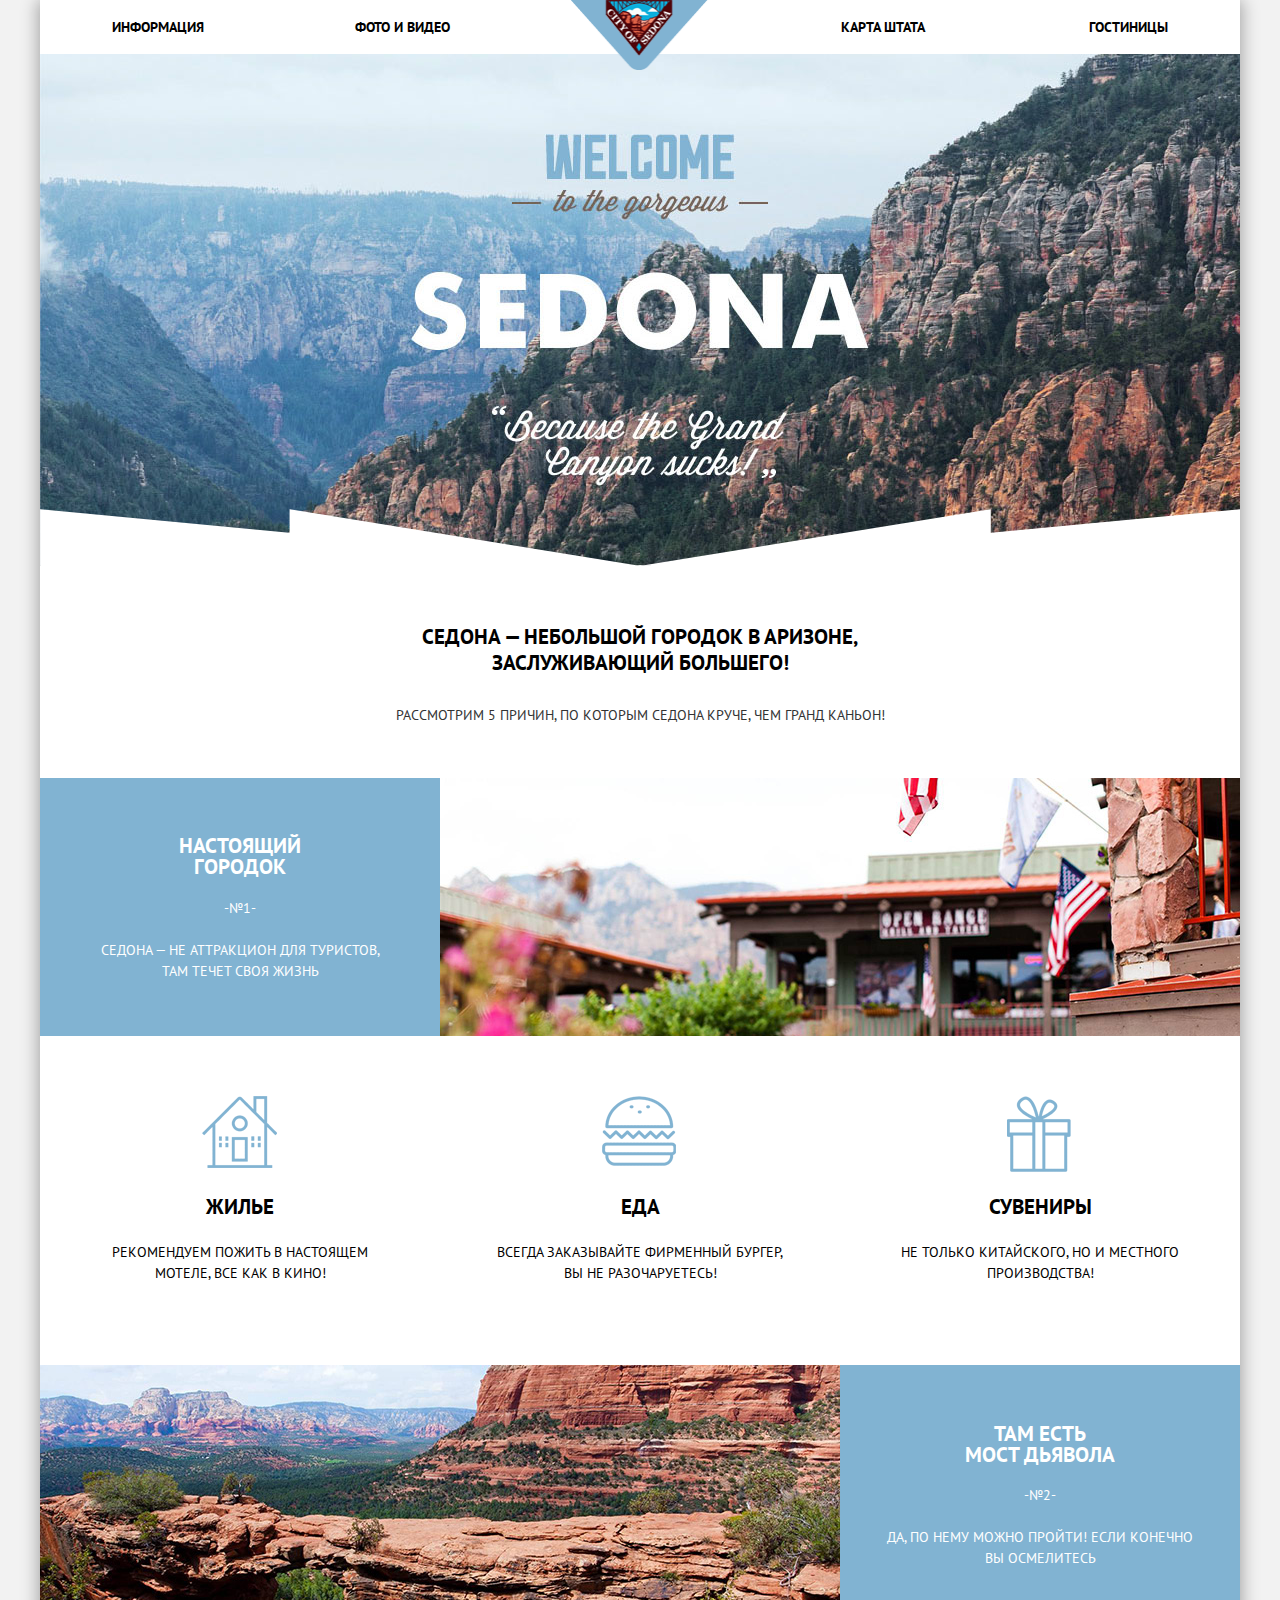
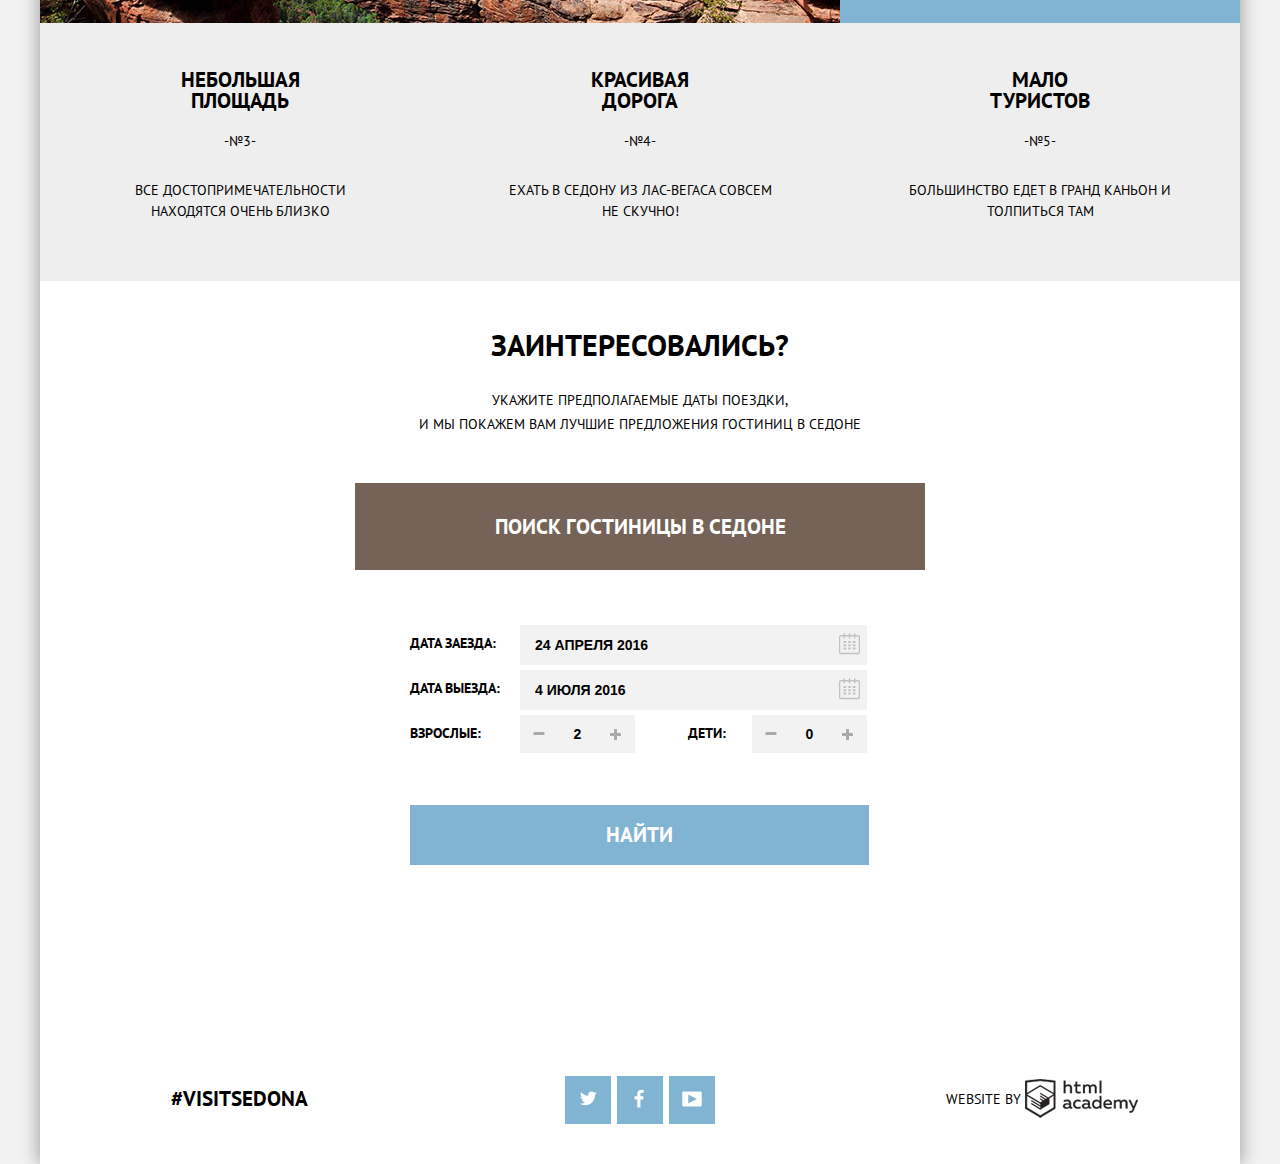
==== commit 8b25ce74: "Финальная проверка, №3" ====
--- a/index.html
+++ b/index.html
@@ -3,7 +3,7 @@
   <head>
     <link href="https://fonts.googleapis.com/css?family=PT+Sans:400,700&amp;subset=cyrillic" rel="stylesheet">
     <link href="css/normalize.css" rel="stylesheet">
-    <link href="css/style.css" rel="stylesheet">
+    <link href="css/style.min.css" rel="stylesheet">
     <meta charset="utf-8">
     <title>HTML Academy: Седона</title>
   </head>
@@ -87,7 +87,7 @@
         <div class="choice">
           <iframe class="map" src="https://www.google.com/maps/embed?pb=!1m18!1m12!1m3!1d52386.48103587965!2d-111.78089134143211!3d34.85233084186089!2m3!1f0!2f0!3f0!3m2!1i1024!2i768!4f13.1!3m3!1m2!1s0x872da132f942b00d%3A0x5548c523fa6c8efd!2z0KHQtdC00L7QvdCwLCDQkNGA0LjQt9C-0L3QsCA4NjMzNiwg0KHQqNCQ!5e0!3m2!1sru!2sru!4v1472299961513" width="1200" height="593" style="border:0" allowfullscreen></iframe>
           <form class="form-choice form-show" action="https://echo.htmlacademy.ru/" method="post">
-            <div class=" clearfix">
+            <div class="point clearfix">
               <label class="date-in choice-label" for="date-in">Дата заезда:</label>
               <input  class="date-in-input choice-input" id="date-in" type="text" name="date-in" value="24 апреля 2016" maxlength="18">
               <button class="btn-date" type="button"></button>
--- a/css/style.min.css
+++ b/css/style.min.css
@@ -0,0 +1,1344 @@
+/*спрайты*/
+
+.sprite
+{
+    display: block;
+
+    background-image: url(spritesheet.png);
+    background-repeat: no-repeat;
+}
+body
+{
+    font-family: 'PT Sans', 'Arial', sans-serif;
+    font-size: 14px;
+    font-weight: 400;
+    line-height: 26px;
+
+    text-transform: uppercase;
+
+    background: #f2f2f2;
+}
+
+h1
+{
+    font-size: 21px;
+    font-weight: bold;
+    line-height: 26px;
+
+    color: black;
+}
+
+.main-header
+{
+    position: relative;
+}
+
+.container
+{
+    width: 1200px;
+    margin: 0 auto;
+
+    background-color: #fff;
+    box-shadow: 5px 0 15px rgba(0,1,1,.2),-5px 0 15px rgba(0,1,1,.2);
+}
+
+.clearfix::after
+{
+    display: table;
+    clear: both;
+
+    content: '';
+}
+.visuallyHidden
+{
+    position: absolute;
+
+    overflow: hidden;
+    clip: rect(0 0 0 0);
+
+    width: 1px;
+    height: 1px;
+    margin: -1px;
+    padding: 0;
+
+    border: 0;
+}
+
+/*верхнее меню*/
+.main-navigation ul
+{
+    font-size: 0;
+
+    padding-right: 6%;
+    padding-left: 6%;
+}
+
+.main-navigation li
+{
+    font-size: 14px;
+    font-weight: bold;
+    line-height: 26px;
+
+    display: inline-block;
+    float: left;
+
+    width: 23%;
+    padding-top: 14px;
+    padding-bottom: 14px;
+
+    vertical-align: top;
+}
+
+
+.main-navigation li:nth-child(3),
+.main-navigation li:nth-child(4)
+{
+    float: right;
+
+    text-align: right;
+}
+
+.main-navigation a
+{
+    text-align: left;
+    text-decoration: none;
+
+    color: black;
+}
+
+.main-navigation li:nth-child(3) a,
+.main-navigation li:nth-child(4) a
+{
+    text-align: right;
+}
+
+.main-header .logo
+{
+    position: absolute;
+    z-index: 10;
+    left: 50%;
+
+    margin-left: -69px;
+}
+
+.main-navigation a:hover
+{
+    color: #81b3d2;
+}
+
+.main-navigation a:active
+{
+    color: rgba(0, 0, 0, .3);
+}
+
+.active a
+{
+    color: #766357;
+}
+
+.active a:hover
+{
+    color: #604e43;
+}
+.active a:active
+{
+    opacity: .3;
+    color: #766357;
+}
+
+/*картинка + главный тезис*/
+.why-sedona-mask
+{
+    position: relative;
+    z-index: 2;
+
+    margin-top: -65px;
+    padding-bottom: 60px;
+
+    text-align: center;
+
+    background: transparent url('../img/header-mask.png') no-repeat 0 0;
+}
+.why-sedona
+{
+    position: relative;
+}
+.why-sedona h1,
+.why-sedona p
+{
+    padding: 0 100px;
+
+    text-align: center;
+}
+.why-sedona h1
+{
+    margin-top: 55px;
+}
+.why-sedona p
+{
+    margin-top: 26px;
+
+    color: #333;
+}
+
+
+/*причины*/
+.reason-1
+{
+    overflow: hidden;
+
+    margin-top: 50px;
+}
+
+.reason-1 .reason
+{
+    float: left;
+
+    width: 300px;
+    padding: 40px 50px;
+
+    text-align: center;
+
+    color: white;
+    background-color: #81b3d2;
+}
+.reason-1 .picture-right
+{
+    position: relative;
+
+    float: right;
+
+    width: 800px;
+}
+.reason-1 img
+{
+    position: absolute;
+
+    display: block;
+
+    max-width: 100%;
+    height: auto;
+}
+
+.reason h2,
+.reason p,
+.reason span
+{
+    line-height: 21px;
+}
+.reason p
+{
+    padding-top: 5px;
+}
+
+.features
+{
+    text-align: center;
+}
+.features p
+{
+    margin-top: 3px;
+}
+.features .reason
+{
+    float: left;
+
+    width: 300px;
+    padding-right: 50px;
+    padding-left: 50px;
+
+    text-align: center;
+}
+
+.live,
+.food,
+.present
+{
+    position: relative;
+
+    display: inline-block;
+
+    margin-top: 160px;
+
+    vertical-align: top;
+}
+
+.live::before,
+.food::before,
+.present::before
+{
+    position: absolute;
+    top: -100px;
+    left: 50%;
+
+    display: block;
+
+    width: 76px;
+    height: 76px;
+
+    content: '';
+    /*transform: translateX(-50%);*/
+    -webkit-transform: translateX(-50%);
+   -moz-transform: translateX(-50%);
+    -o-transform: translateX(-50%);
+    transform: translateX(-50%);
+
+    background-image: url('../img/sprite.png');
+    background-repeat: no-repeat;
+}
+
+.live::before
+{
+    background-position: -12px -1067px;
+}
+
+.food::before
+{
+    background-position: -12px -12px;
+}
+.present::before
+{
+    background-position: -7px -1163px;
+}
+
+.reason-2
+{
+    overflow: hidden;
+
+    margin-top: 67px;
+
+    background: #eee;
+}
+.reason-2 .picture-left
+{
+    position: relative;
+
+    float: left;
+
+    width: 800px;
+}
+.reason-2 img
+{
+    position: absolute;
+
+    display: block;
+
+    max-width: 100%;
+    height: auto;
+}
+.reason-2 .reason
+{
+    float: right;
+
+    width: 320px;
+    padding: 40px 40px;
+
+    text-align: center;
+
+    color: white;
+    background-color: #81b3d2;
+}
+.grey-reasons
+{
+    padding-top: 5px;
+    padding-bottom: 45px;
+
+    background: #eee;
+}
+.grey-reasons h2,
+.grey-reasons p,
+.grey-reasons span
+{
+    padding-top: 23px;
+    padding-right: 10px;
+    padding-left: 10px;
+
+    text-align: center;
+}
+
+
+/*форма поиска*/
+.choice
+{
+    position: relative;
+}
+.booking h3
+{
+    padding-top: 21px;
+}
+.booking h3,
+.booking p
+{
+    padding-right: 100px;
+    padding-left: 100px;
+
+    text-align: center;
+}
+.booking h3
+{
+    font-size: 30px;
+    font-weight: bold;
+    line-height: 26px;
+
+    position: relative;
+}
+.booking p
+{
+    line-height: 24px;
+}
+.btn-choice
+{
+    font-family: 'PT Sans', 'Arial', sans-serif;
+    font-size: 21px;
+    font-weight: 700;
+    line-height: 26px;
+
+    display: block;
+
+    width: 570px;
+    margin: 0 auto;
+    margin-top: 47px;
+    padding: 31px 50px 30px 50px;
+
+    text-align: center;
+    text-transform: uppercase;
+
+    color: white;
+    border: none;
+    background-color: #766357;
+}
+
+.map
+{
+    margin-bottom: -130px;
+}
+.form-choice
+{
+    font-size: 0;
+
+    position: absolute;
+    top: 0;
+    left: 50%;
+
+    width: 460px;
+    min-height: 285px;
+    margin-right: auto;
+    margin-bottom: 78px;
+    margin-left: auto;
+    padding: 55px;
+
+    -webkit-transform: translateX(-50%);
+   -moz-transform: translateX(-50%);
+    -o-transform: translateX(-50%);
+    transform: translateX(-50%);
+
+    background-color: white;
+}
+.form-choice input,
+.form-choice label
+{
+    font-size: 14px;
+    font-weight: 700;
+    line-height: 26px;
+
+    text-transform: uppercase;
+}
+/*.point-date-in{
+  margin-top: 0px;
+}*/
+.point
+{
+    position: relative;
+
+    /*margin-top: 22px;*/
+}
+.date-in,
+.date-out,
+.adult
+{
+    float: left;
+
+    width: 95px;
+    min-height: 40px;
+    margin-right: 15px;
+    padding-top: 5px;
+}
+
+.children
+{
+    line-height: 40px;
+
+    float: left;
+
+    width: 50px;
+    min-height: 40px;
+    margin-right: 14px;
+    margin-left: 53px;
+    padding-top: 5px;
+}
+
+.date-in-input,
+.date-out-input
+{
+    width: 330px;
+    height: 38px;
+    padding-left: 15px;
+
+    border: none;
+    background-color: #f2f2f2;
+}
+
+.btn-date
+{
+    position: absolute;
+    right: 10px;
+
+    width: 21px;
+    height: 22px;
+    margin-top: 8px;
+    margin-left: -28px;
+
+    border: none;
+    background: url('../img/sprite.png') no-repeat;
+    background-position: -12px -106px;
+}
+.btn-date:hover
+{
+    width: 21px;
+    height: 22px;
+
+    background-position: -12px -198px;
+}
+
+.btn-date:active
+{
+    width: 21px;
+    height: 22px;
+
+    background-position: -12px -152px;
+}
+.mini-input
+{
+    float: left;
+
+    width: 25px;
+    height: 36px;
+    padding-right: 7px;
+    padding-left: 7px;
+
+    text-align: center;
+
+    border: none;
+    background-color: #f2f2f2;
+}
+.btn-minus
+{
+    float: left;
+
+    width: 38px;
+    height: 38px;
+
+    border: none;
+    background: #f2f2f2 url('../img/sprite.png') no-repeat;
+    background-position: 1px -604px;
+}
+.btn-minus:hover
+{
+    float: left;
+
+    width: 38px;
+    height: 38px;
+
+    border: none;
+    background: #f2f2f2 url('../img/sprite.png') no-repeat;
+    background-position: 1px -658px;
+}
+.btn-minus:active
+{
+    float: left;
+
+    width: 12px;
+    width: 38px;
+    height: 3px;
+    height: 38px;
+
+    border: none;
+    background: #f2f2f2 url('../img/sprite.png') no-repeat;
+    background-position: 1px -631px;
+}
+
+
+.btn-plus
+{
+    float: left;
+
+    width: 11px;
+    width: 38px;
+    height: 11px;
+    height: 38px;
+
+    border: none;
+    background: #f2f2f2 url('../img/sprite.png') no-repeat;
+    background-position: 1px -688px;
+}
+.btn-plus:hover
+{
+    float: left;
+
+    width: 11px;
+    width: 38px;
+    height: 11px;
+    height: 38px;
+
+    border: none;
+    background: #f2f2f2 url('../img/sprite.png') no-repeat;
+    background-position: 1px -758px;
+}
+.btn-plus:active
+{
+    float: left;
+
+    width: 11px;
+    width: 38px;
+    height: 11px;
+    height: 38px;
+
+    border: none;
+    background: #f2f2f2 url('../img/sprite.png') no-repeat;
+    background-position: 1px -723px;
+}
+
+.btn-search
+{
+    font-family: 'PT Sans', 'Arial', sans-serif;
+    font-size: 21px;
+    font-weight: 700;
+    line-height: 26px;
+
+    width: 459px;
+    margin-top: 45px;
+    padding: 17px 70px 17px 70px;
+
+    text-align: center;
+    text-transform: uppercase;
+
+    color: white;
+    border: none;
+    background-color: #81b3d2;
+}
+
+.date-in-input:hover,
+.date-out-input:hover,
+.mini-input:hover
+{
+    background-color: #ebebeb;
+}
+
+.date-in-input:active,
+.date-out-input:active,
+.date-in-input:focus,
+.date-out-input:focus
+{
+    width: 326px;
+    height: 34px;
+    padding-right: 2px;
+    padding-left: 13px;
+
+    border: 2px solid #e5e5e5;
+    background-color: white;
+}
+.mini-input:active
+{
+    width: 21px;
+    height: 32px;
+
+    border: 2px solid #e5e5e5;
+    background-color: white;
+}
+
+.btn-search:hover
+{
+    background-color: #669ec0;
+}
+
+.btn-search:active
+{
+    color: #87b5d1;
+    background-color: #5496bd;
+}
+
+/*футер*/
+footer
+{
+    position: relative;
+
+    padding: 40px 0 40px 0;
+
+    text-align: center;
+
+    background-color: rgba(256,256,256,.9);
+}
+
+.hashtag
+{
+    font-size: 21px;
+    font-weight: bold;
+    line-height: 26px;
+
+    float: left;
+
+    width: 21.333333%;
+    padding-top: 5px;
+    padding-right: 6%;
+    padding-left: 6%;
+
+    color: black;
+}
+.footer-social
+{
+    font-size: 0;
+
+    float: left;
+
+    width: 21.333333%;
+    margin-top: -5px;
+    padding-right: 6%;
+    padding-left: 6%;
+}
+
+.social-btn
+{
+    display: inline-block;
+
+    width: 46px;
+    height: 48px;
+    margin-right: 6px;
+
+    vertical-align: top;
+
+    background-color: #81b3d2;
+    background-image: url('../img/sprite.png');
+}
+.social-btn:last-child
+{
+    margin-right: 0;
+}
+.social-btn:hover
+{
+    background-color: #669ec0;
+}
+.social-btn-twitter
+{
+    background-position: 3px -792px;
+}
+
+.social-btn-twitter:active
+{
+    background-color: #5496be;
+    background-image: url('../img/sprite.png');
+    background-position: 3px -831px;
+}
+
+.social-btn-fb
+{
+    background-position: 5px -333px;
+}
+
+.social-btn-fb:active
+{
+    background-color: #5496be;
+    background-image: url('../img/sprite.png');
+    background-position: 5px -376px;
+}
+
+.social-btn-youtube
+{
+    background-position: 1px -972px;;
+}
+
+.social-btn-youtube:active
+{
+    background-color: #5496be;
+    background-image: url('../img/sprite.png');
+    background-position: 1px -1012px;
+}
+
+.footer-copyright
+{
+    float: right;
+
+    width: 21.333333%;
+    margin-top: 5px;
+    margin-right: -20px;
+    padding-right: 6%;
+    padding-left: 6%;
+}
+.copyright
+{
+    font-size: 0;
+
+    position: relative;
+
+    display: inline-block;
+
+    margin-right: 150px;
+
+    vertical-align: top;
+}
+
+.copyright::before
+{
+    position: absolute;
+    top: -25%;
+
+    width: 113px;
+    height: 39px;
+
+    content: '';
+
+    background-image: url('../img/sprite.png');
+    background-repeat: no-repeat;
+    background-position: -12px -432px;
+}
+.copyright:hover::before
+{
+    width: 113px;
+    height: 39px;
+
+    background-position: -12px -558px;
+}
+
+.copyright:active::before
+{
+    width: 113px;
+    height: 39px;
+
+    background-position: -12px -495px;
+}
+
+/*вторая страница*/
+
+/*форма выбора*/
+.hotel-choice
+{
+    font-family: 'PT Sans', 'Arial', sans-serif;
+    font-size: 16px;
+    font-weight: 700;
+    line-height: 21px;
+
+    padding: 0 6%;
+
+    text-transform: uppercase;
+
+    color: white;
+    background-image: url('../img/hotels-form.jpg');
+}
+.form-column
+{
+    display: -webkit-box;
+    display: -moz-box;
+    display: -ms-flexbox;
+    display: -webkit-flex;
+    display: flex;
+    float: left;
+
+    width: 230px;
+    margin-top: 26px;
+    margin-left: -12px;
+    padding-right: 25px;
+
+    border: none;
+
+    flex-wrap: wrap;
+    justify-content: space-between;
+}
+.form-column legend
+{
+    width: 100%;
+    margin-bottom: 20px;
+}
+.form-column input
+{
+    position: absolute;
+    left: -9999px;
+}
+.form-column label
+{
+    font-size: 14px;
+    font-weight: 400;
+    line-height: 21px;
+
+    position: relative;
+
+    display: block;
+
+    width: 190px;
+    margin-bottom: 25px;
+    padding-left: 40px;
+}
+.form-column input + label::before
+{
+    position: absolute;
+    top: 0;
+    left: 0;
+
+    content: url('../img/icon-check-off.png');
+}
+.form-column input:checked + label::before
+{
+    content: url('../img/icon-check-on.png');
+}
+
+
+
+
+
+
+
+
+
+
+.price
+{
+    margin-top: 24px;
+    margin-right: -20px;
+
+    border: none;
+}
+
+.price
+{
+    float: right;
+}
+.filter-range
+{
+    width: 330px;
+
+    text-transform: uppercase;
+
+    color: #fff;
+}
+
+.filter-range-title
+{
+    font-size: 16px;
+    font-weight: 600;
+    line-height: 21px;
+
+    margin-bottom: 5px;
+    padding-top: 4px;
+}
+
+.price-controls
+{
+    font-size: 0;
+
+    position: relative;
+
+    height: 36px;
+    margin-bottom: 20px;
+
+    border: 2px solid #fff;
+    border-radius: 2px;
+}
+
+.price-controls::after
+{
+    position: absolute;
+    top: 50%;
+    left: 50%;
+
+    width: 2px;
+    height: 22px;
+
+    content: '';
+    -webkit-transform: translate(-50%, -50%);
+   -moz-transform: translate(-50%, -50%);
+    -o-transform: translate(-50%, -50%);
+    transform: translate(-50%, -50%);
+
+    background: #fff;
+}
+
+.price-controls label
+{
+    font-size: 14px;
+    line-height: 38px;
+
+    display: inline-block;
+
+    cursor: pointer;
+    vertical-align: top;
+}
+
+.price-controls .min-price,
+.price-controls .max-price
+{
+    width: 90px;
+    padding-left: 65px;
+}
+
+.price-controls input
+{
+    font: inherit;
+
+    display: inline-block;
+
+    width: 50px;
+    height: 34px;
+    margin: 0;
+
+    color: inherit;
+    border: none;
+    background: none;
+}
+
+.range-controls
+{
+    position: relative;
+
+    margin-bottom: 29px;
+}
+
+.range-controls .scale
+{
+    height: 2px;
+
+    background: rgba(255, 255, 255, .3);
+}
+
+.range-controls .bar
+{
+    width: 80%;
+    height: 2px;
+
+    background: #fff;
+}
+
+.range-toggle
+{
+    position: absolute;
+    top: -9px;
+
+    width: 4px;
+    height: 4px;
+
+    cursor: pointer;
+
+    border: 8px solid #fff;
+    border-radius: 50%;
+    background: #ababab;
+    box-shadow: 0 2px 1px 0 rgba(0, 1, 1, .2);
+}
+
+.range-toggle:hover
+{
+    background: #1c4f80;
+}
+
+.range-toggle-min
+{
+    left: 0;
+}
+
+.range-toggle-max
+{
+    left: 80%;
+}
+
+.btn-transparent
+{
+    font-size: 14px;
+    line-height: 20px;
+
+    display: block;
+
+    margin: 0 auto;
+    margin-bottom: 20px;
+    padding: 6px 35px;
+
+    cursor: pointer;
+    text-transform: uppercase;
+
+    color: #fff;
+    border: 2px solid #fff;
+    border-radius: 2px;
+    background: transparent;
+}
+
+.btn-transparent:hover
+{
+    color: #000;
+    background: #fff;
+}
+
+/*хлебные крошки*/
+.result-header
+{
+    padding: 29px 6%;
+
+    border-bottom: 1px solid #e5e5e5;
+}
+.result-header-right
+{
+    position: relative;
+
+    float: right;
+}
+
+
+.btn-sort-up-down,
+.btn-sort-down-up
+{
+    /*vertical-align: top;*/
+    font-size: 0;
+
+    display: inline-block;
+
+    width: 11px;
+    height: 10px;
+
+    vertical-align: top;
+
+    border: none;
+    background: transparent;
+}
+
+.btn-sort-down-up
+{
+    width: 11px;
+    height: 10px;
+    margin-right: 12px;
+
+    background-image: url('../img/sprite.png');
+    background-repeat: no-repeat;
+    background-position: -11px -885px;
+}
+.btn-sort-up-down
+{
+    width: 11px;
+    height: 10px;
+
+    background-image: url('../img/sprite.png');
+    background-repeat: no-repeat;
+    background-position: -12px -278px;
+}
+
+.btn-sort-down-up:hover
+{
+    background-position: -11px -953px;
+}
+
+.btn-sort-down-up:active
+{
+    background-position: -11px -919px;
+}
+
+.btn-sort-up-down:hover
+{
+    background-position: -12px -312px;
+}
+
+.btn-sort-up-down:active
+{
+    background-position: -12px -244px;
+}
+
+.btn-sort-up-down-active
+{
+    background-position: -12px -244px;
+}
+.result-header-left
+{
+    float: left;
+}
+.result-header-left b
+{
+    font-size: 21px;
+    font-weight: bold;
+    line-height: 26px;
+    /*padding-left: 73px;*/
+}
+.result-header-left span
+{
+    font-size: 12px;
+    line-height: 18px;
+
+    margin-left: 42px;
+
+    text-decoration: none;
+}
+.result-header-left .btn-sort
+{
+    font-size: 12px;
+    line-height: 18px;
+
+    margin-left: 38px;
+
+    text-decoration: none;
+
+    opacity: .3;
+    color: black;
+    border-bottom: 1px dotted black;
+}
+.result-header-left .btn-sort:hover
+{
+    color: #81b3d2;
+    border-bottom: 1px dotted #81b3d2;
+}
+
+.result-header-left .btn-sort:active
+{
+    opacity: 1;
+    color: black;
+    border-bottom: none;
+}
+
+.result-header-left .active
+{
+    opacity: 1;
+    color: #81b3d2;
+    border: none;
+}
+/*результат*/
+.result-item
+{
+    position: relative;
+
+    min-height: 125px;
+    padding-top: 25px;
+    padding-right: 250px;
+    padding-left: 235px;
+
+    border-bottom: 1px solid #e5e5e5;
+}
+.result-item .img
+{
+    float: left;
+
+    margin-top: -25px;
+    margin-left: -166px;
+    padding-top: 30px;
+}
+
+.hotel-name
+{
+    display: block;
+}
+
+
+.result-item .hotel
+{
+    font-size: 21px;
+    font-weight: bold;
+    line-height: 26px;
+
+    text-decoration: none;
+
+    color: black;
+}
+.result-item .hotel:hover
+{
+    color: #81b3d2;
+}
+
+.result-item .hotel:active
+{
+    opacity: .3;
+    color: black;
+}
+.info-column .more,
+.info-column .reservations
+{
+    font-size: 14px;
+    font-weight: bold;
+    line-height: 21px;
+
+    display: inline-block;
+
+    margin: 12px auto;
+    padding: 4px 17px 3px 17px;
+
+    text-align: center;
+    vertical-align: top;
+    text-decoration: none;
+
+    color: white;
+}
+.info-column .more
+{
+    background-color: #81b3d2;
+}
+.info-column .more:hover
+{
+    background-color: #669ec0;
+}
+.info-column .more:active
+{
+    color: #88b6d1;
+    background-color: #5496bd;
+}
+.info-column .reservations
+{
+    background-color: #766357;
+}
+.info-column .reservations:hover
+{
+    background-color: #604e43;
+}
+.info-column .reservations:active
+{
+    color: #857871;
+    background-color: #503e33;
+}
+.info-column
+{
+    float: left;
+    padding-right: 6px;
+}
+.info-column span
+{
+    display: block;
+}
+.result-item-right
+{
+    position: absolute;
+    top: 25px;
+    right: 0;
+
+    width: 9%;
+    padding-right: 6%;
+
+    text-align: right;
+}
+.result-item-right span
+{
+    padding: 4px 9px;
+
+    background-color: #f2f2f2;
+}
+.stars3,
+.stars4,
+.stars2
+{
+    margin-top: 2px;
+    margin-bottom: 40px;
+}
+.stars4::before
+{
+    content: url('../img/stars4.png');
+}
+.stars3::before
+{
+    content: url('../img/stars3.png');
+}
+.stars2::before
+{
+    content: url('../img/stars2.png');
+}
+.formchoice-show
+{
+    animation: scaleup .6s ease;
+
+    animation-fill-mode: forwards;
+}
